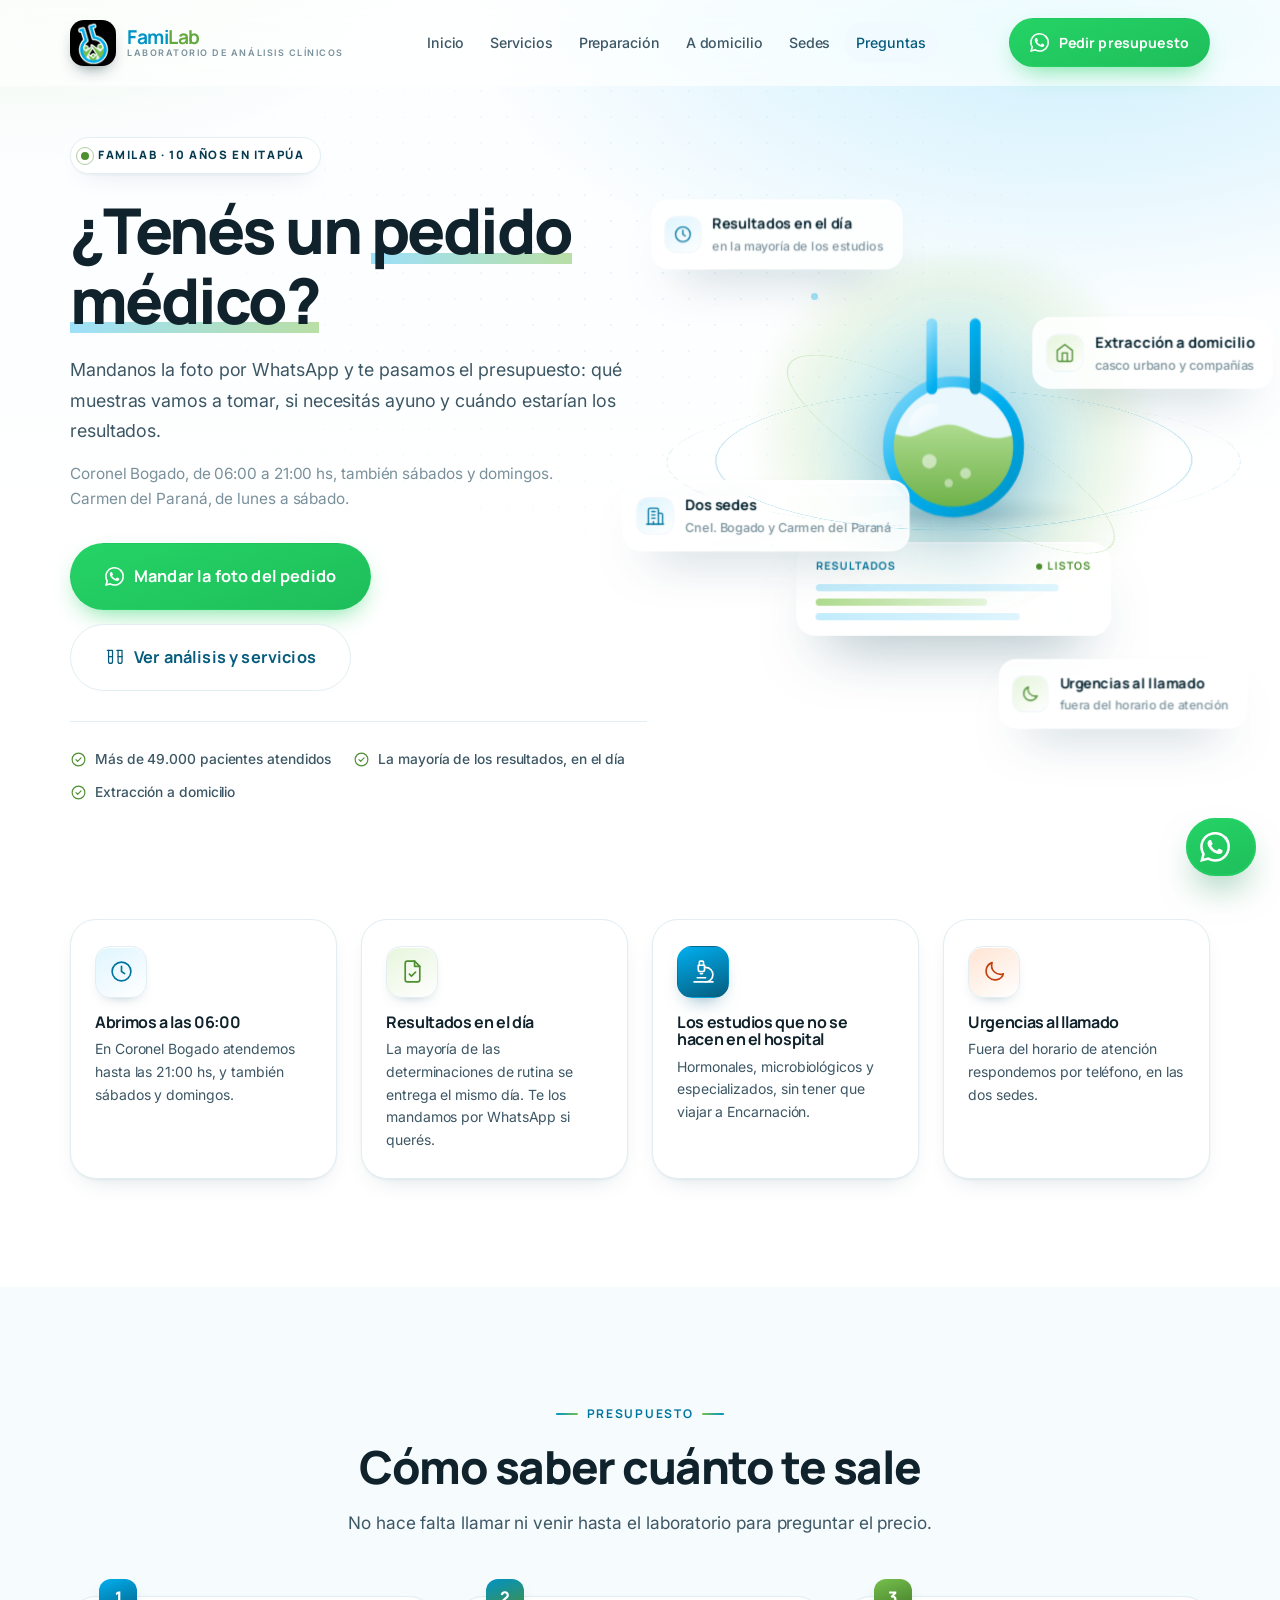
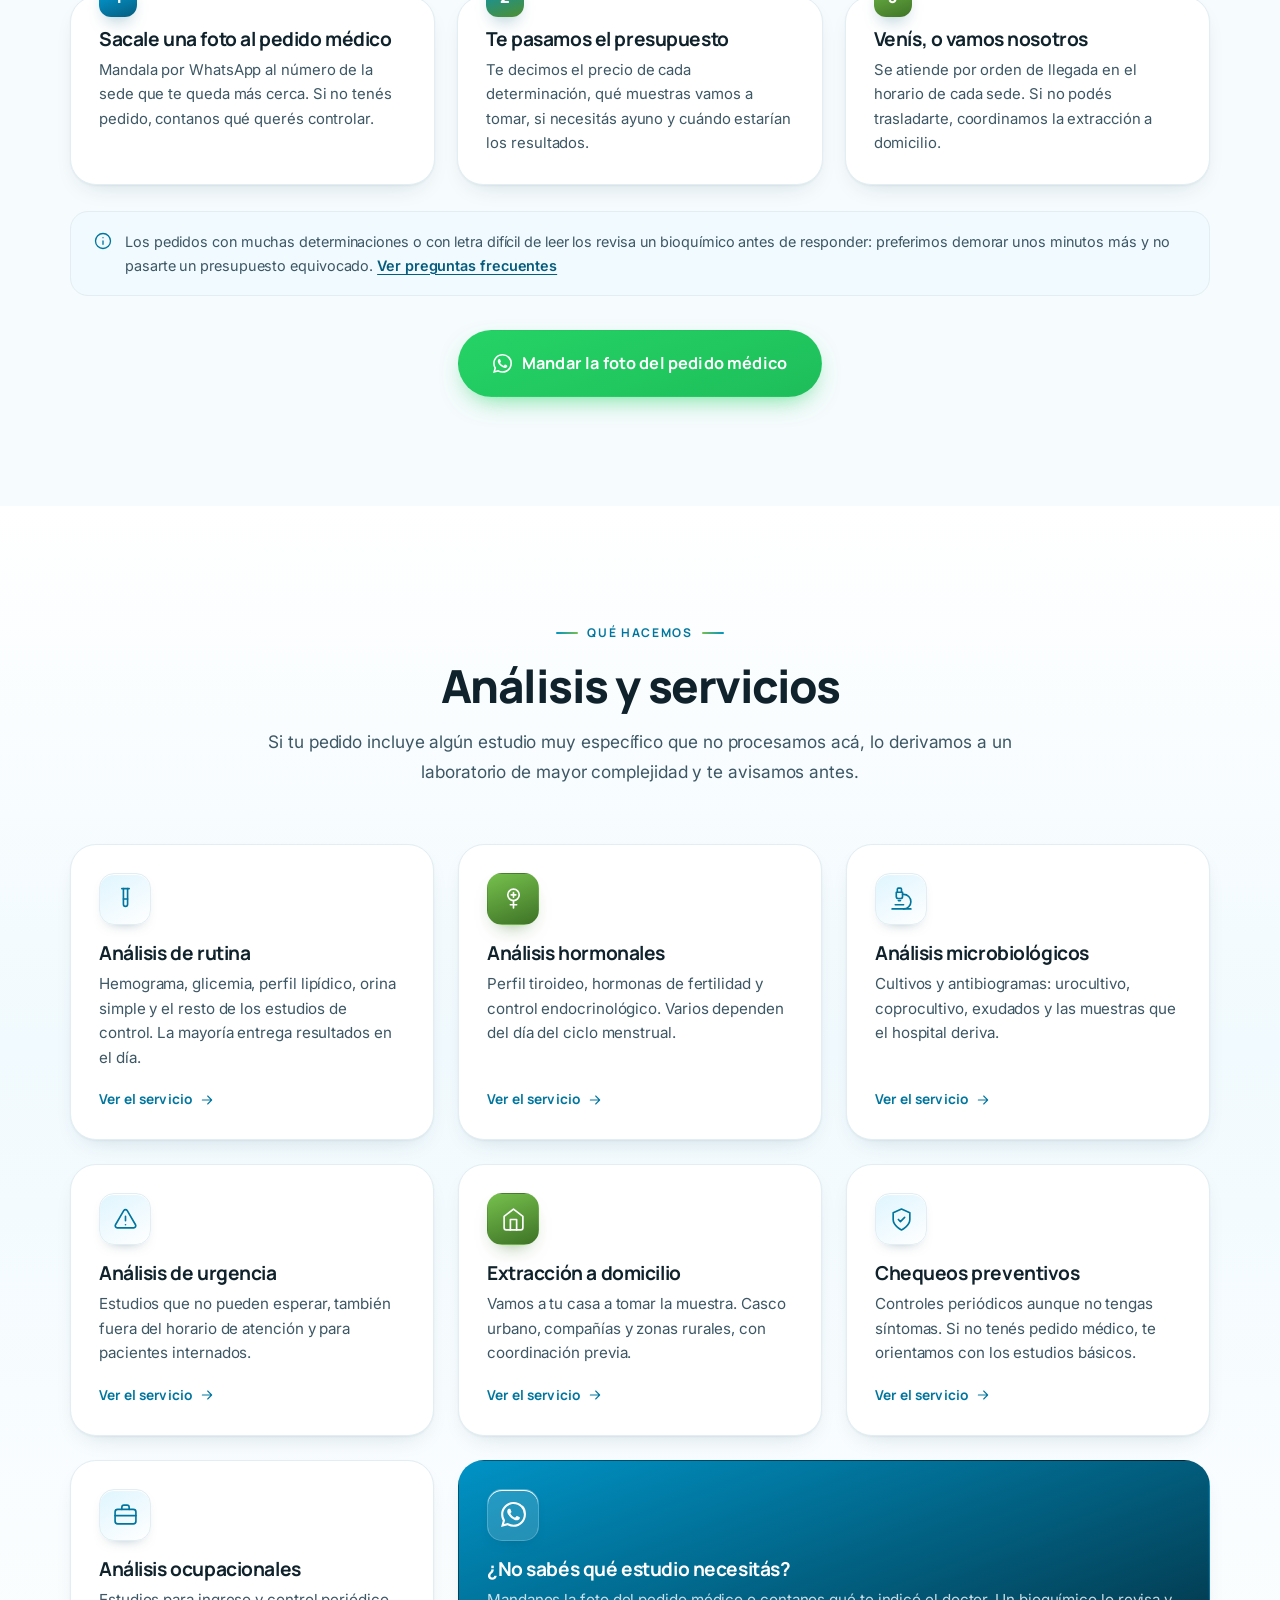
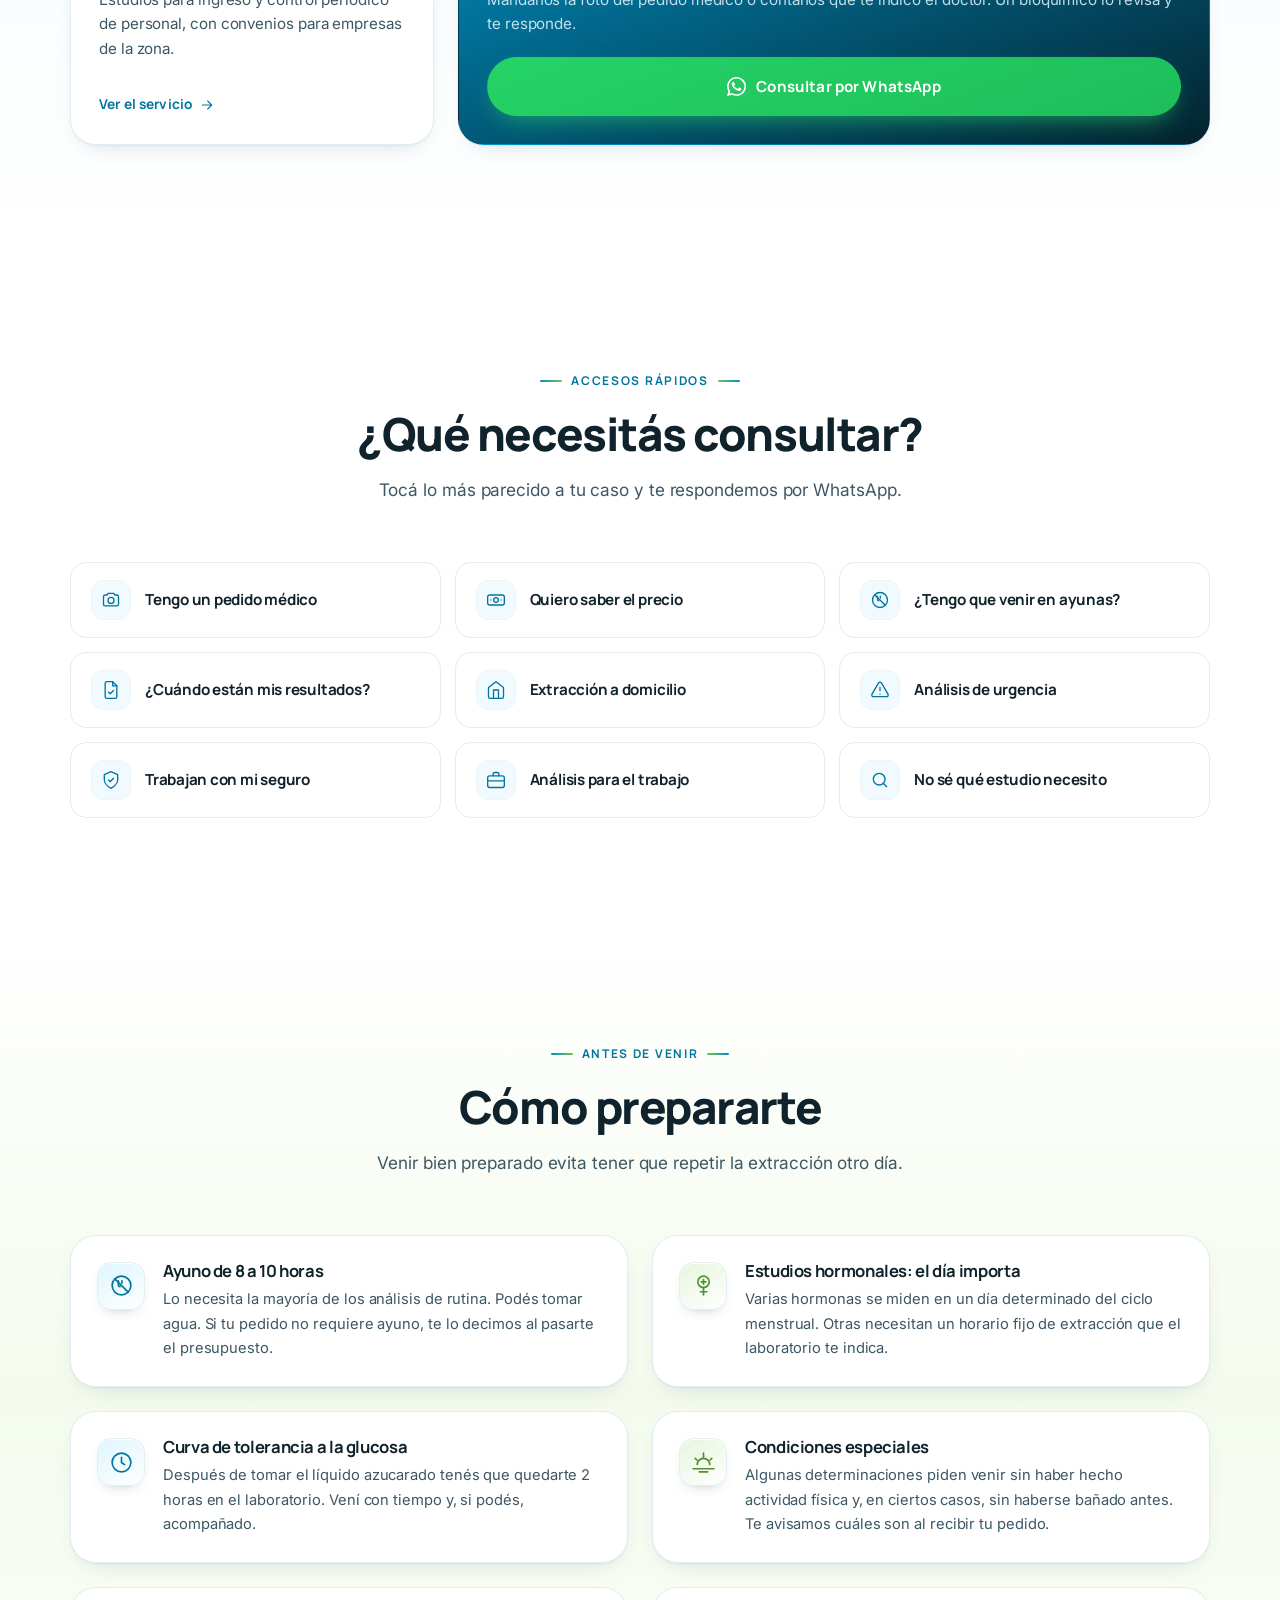
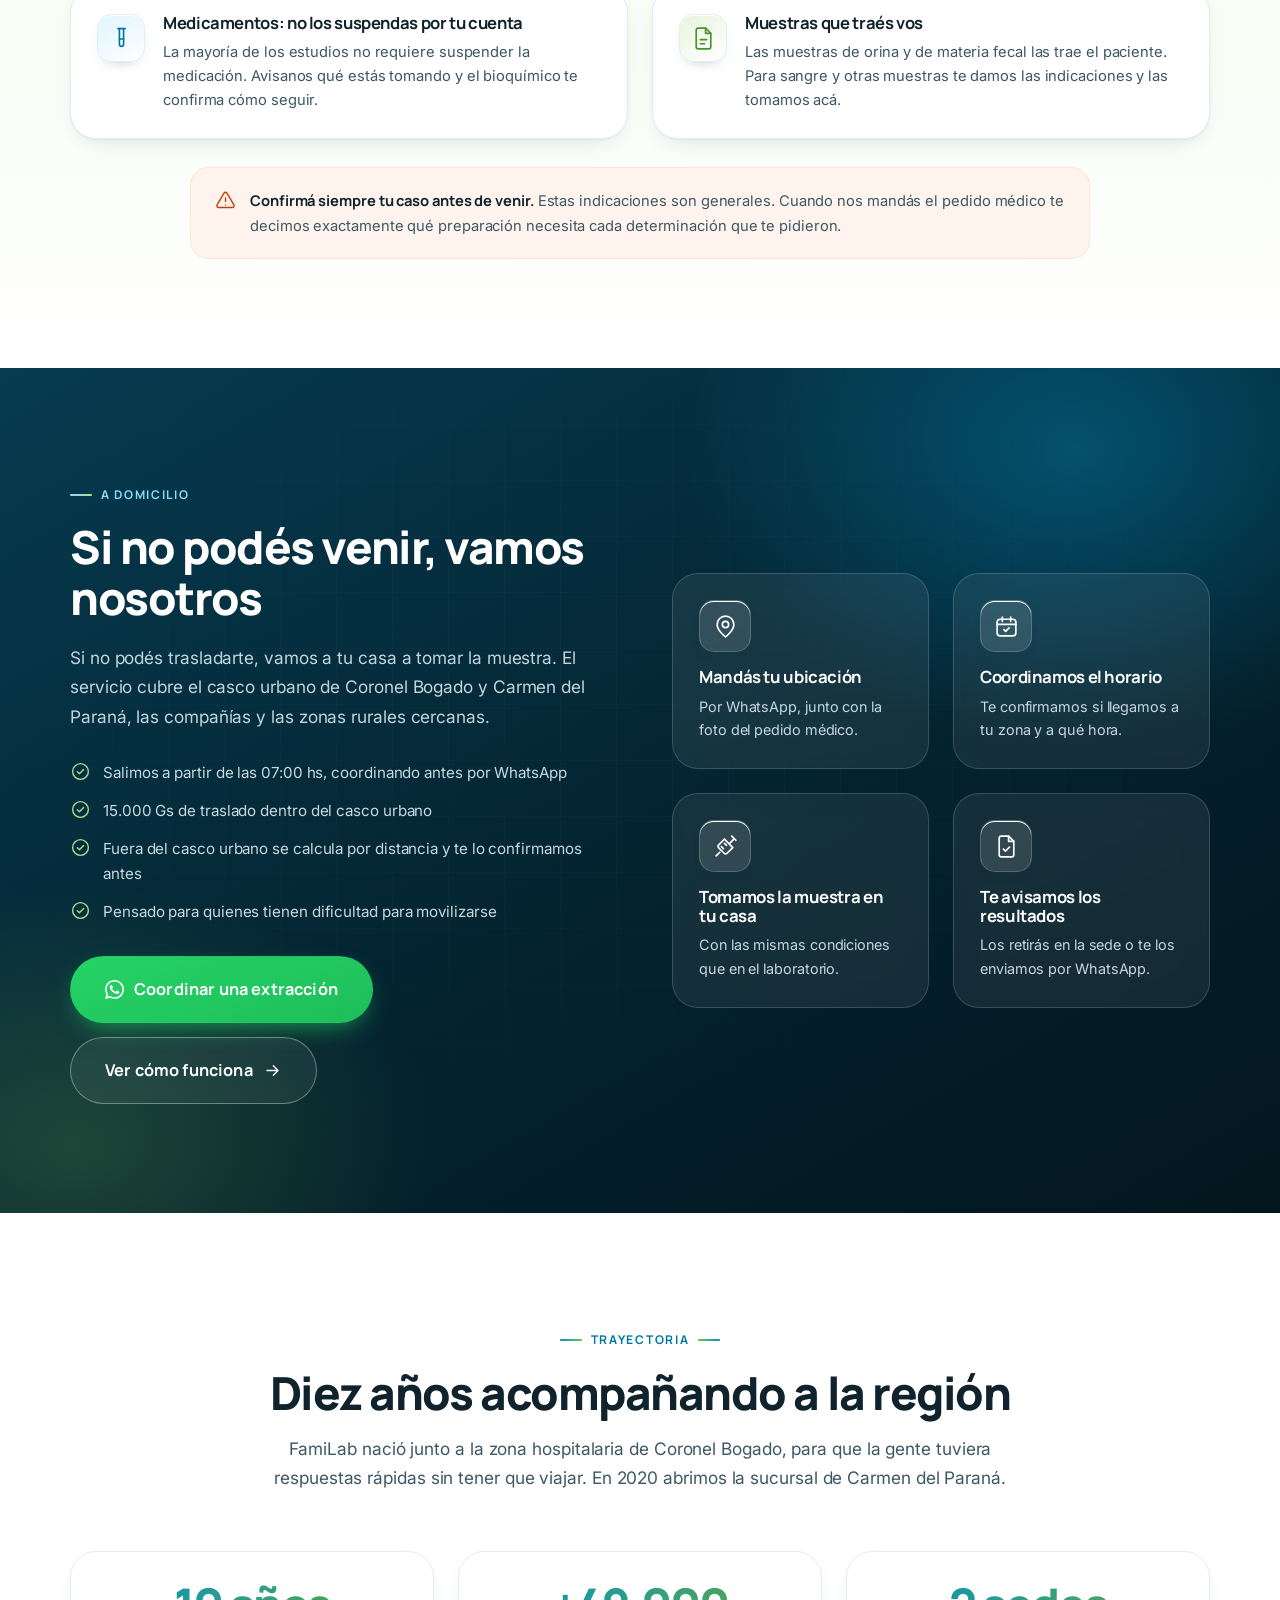
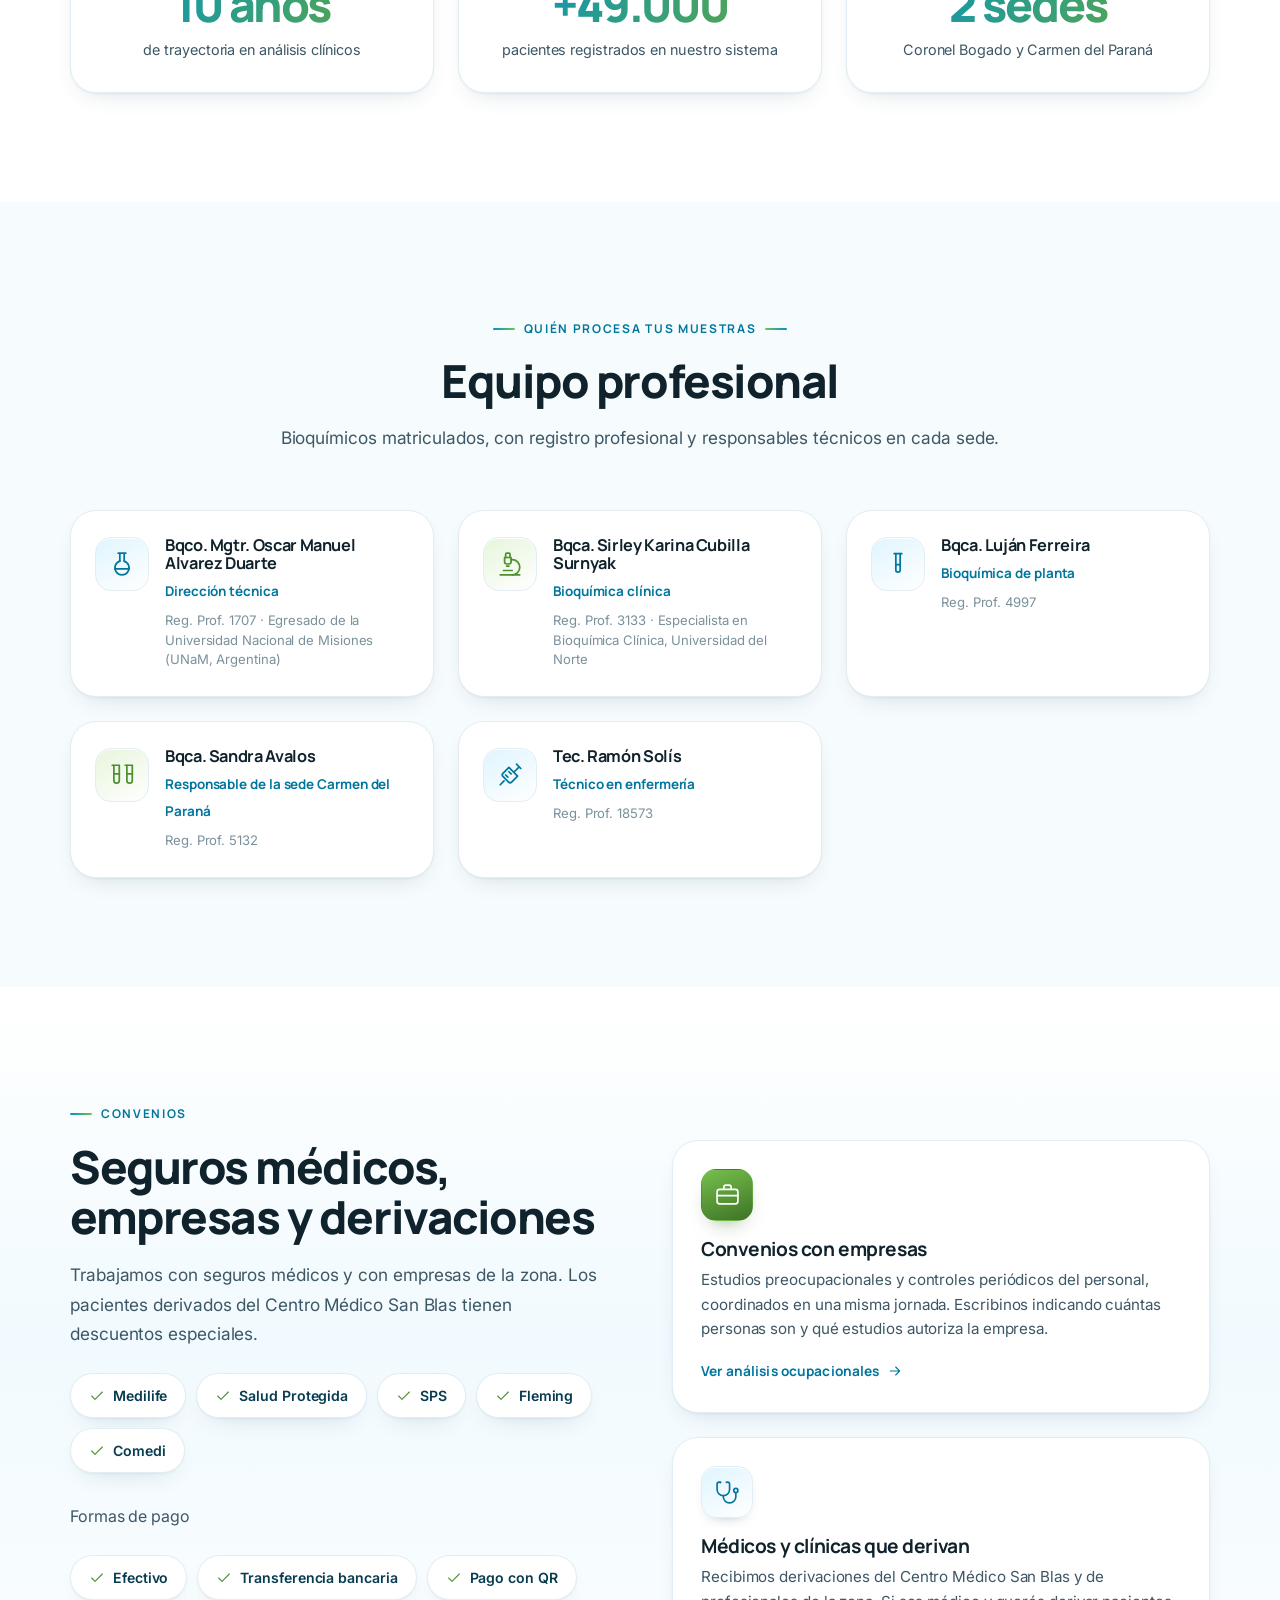
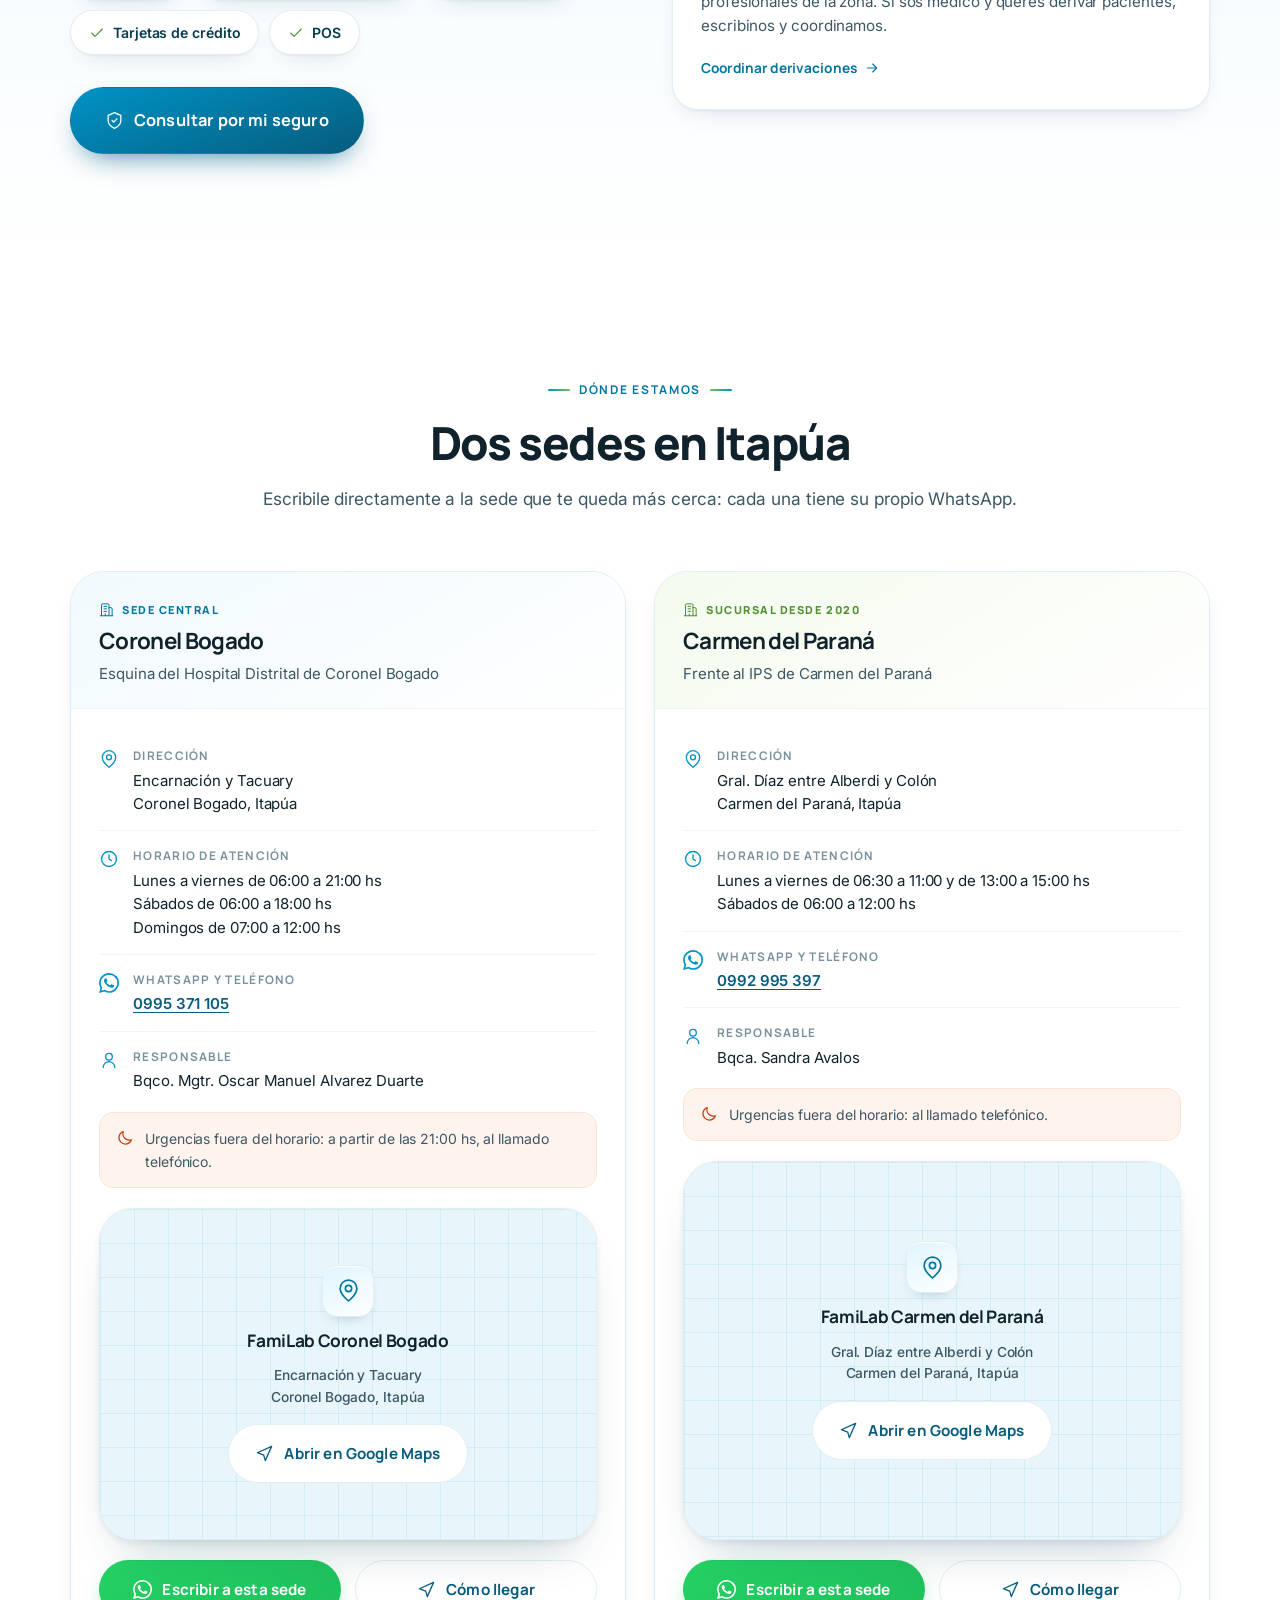
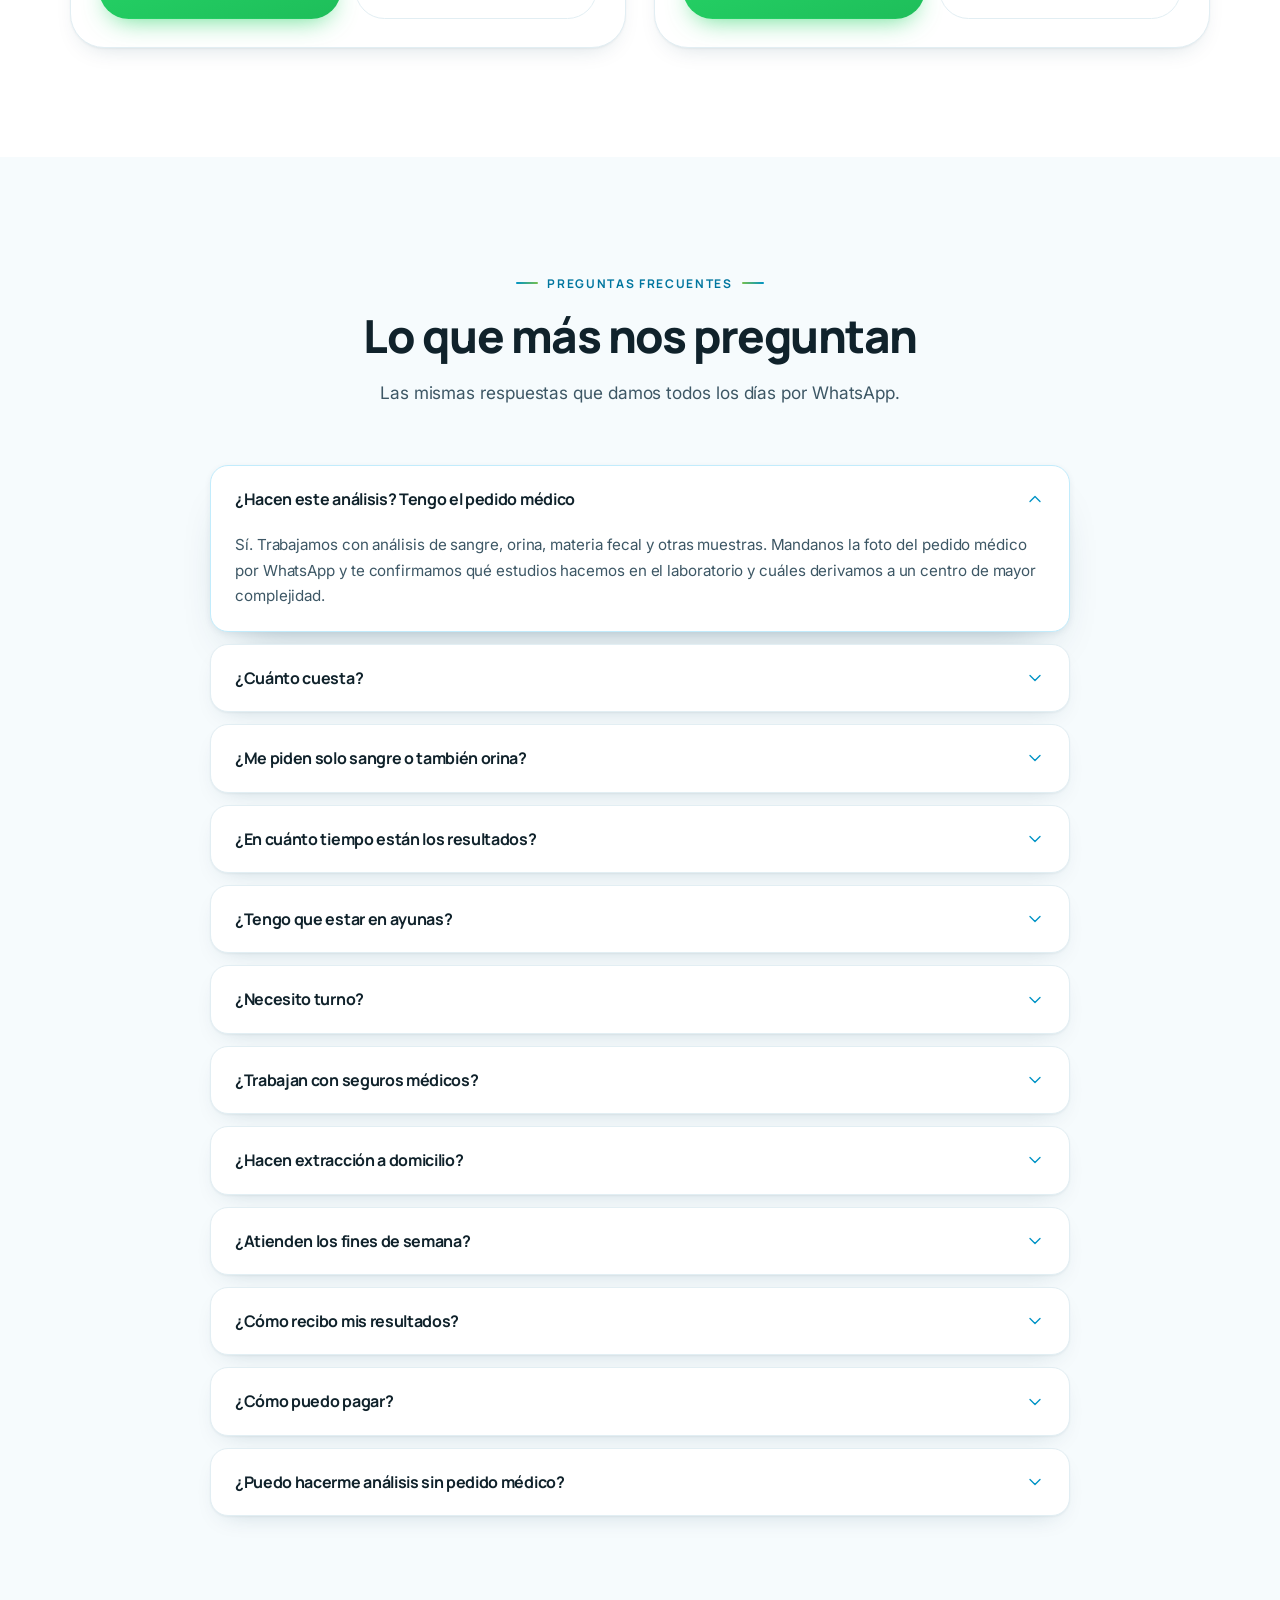
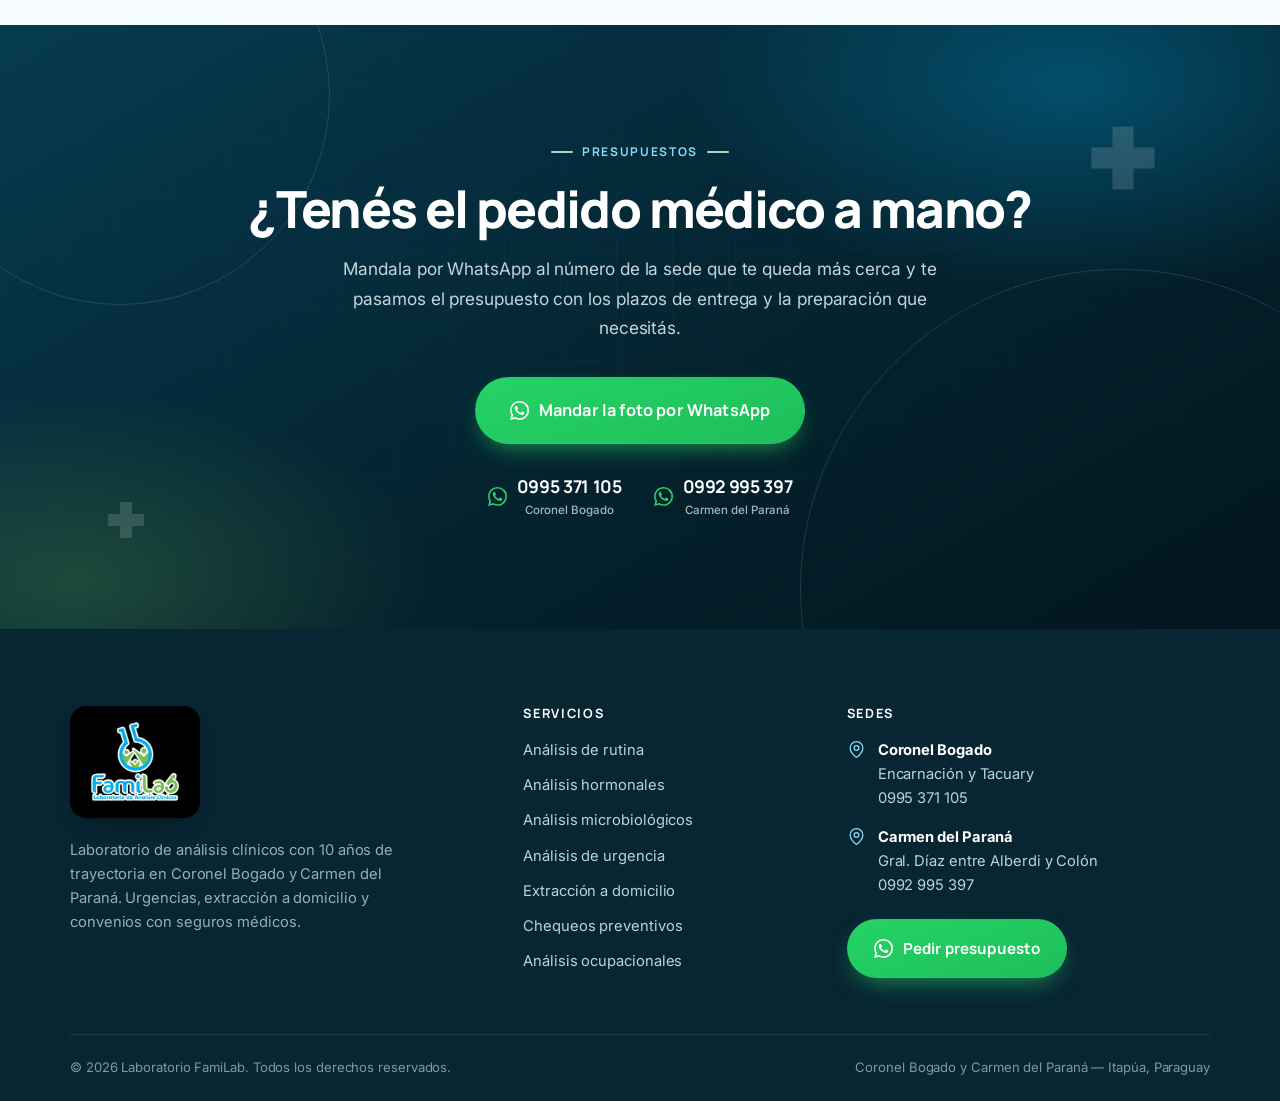
==== index.html @ 38238acc "Agrega la landing page de Laboratorio FamiLab Sitio estático generado desde tools/build.py, con la m" ====
<!DOCTYPE html>
<html lang="es-PY">
<head>
<meta charset="UTF-8">
<meta name="viewport" content="width=device-width, initial-scale=1, viewport-fit=cover">
<title>Laboratorio FamiLab | Análisis clínicos en Coronel Bogado y Carmen del Paraná</title>
<meta name="description" content="Laboratorio de análisis clínicos con 10 años en Itapúa. Mandá la foto de tu pedido médico por WhatsApp y te pasamos el presupuesto. Análisis de rutina, hormonales y microbiológicos, urgencias al llamado y extracción de muestras a domicilio.">
<meta name="theme-color" content="#00AFF0">
<meta name="robots" content="index, follow">
<link rel="canonical" href="https://familab.com.py/">
<meta property="og:type" content="website">
<meta property="og:locale" content="es_PY">
<meta property="og:site_name" content="Laboratorio FamiLab">
<meta property="og:title" content="Laboratorio FamiLab | Análisis clínicos en Coronel Bogado y Carmen del Paraná">
<meta property="og:description" content="Laboratorio de análisis clínicos con 10 años en Itapúa. Mandá la foto de tu pedido médico por WhatsApp y te pasamos el presupuesto. Análisis de rutina, hormonales y microbiológicos, urgencias al llamado y extracción de muestras a domicilio.">
<meta property="og:image" content="https://familab.com.py/fotos/logo.png">
<meta name="twitter:card" content="summary_large_image">
<link rel="icon" href="data:image/svg+xml,%3Csvg xmlns='http://www.w3.org/2000/svg' viewBox='0 0 32 32'%3E%3Crect width='32' height='32' rx='8' fill='%23000'/%3E%3Cpath d='M13 6v6.5a5.5 5.5 0 1 0 6 0V6' fill='none' stroke='%2300AFF0' stroke-width='2.6' stroke-linecap='round'/%3E%3Cpath d='M11.5 6h9' stroke='%2300AFF0' stroke-width='2.6' stroke-linecap='round'/%3E%3Ccircle cx='16' cy='19' r='4.2' fill='%2376C04D'/%3E%3C/svg%3E">
<link rel="apple-touch-icon" href="fotos/logo-marca.png">
<link rel="preconnect" href="https://fonts.googleapis.com">
<link rel="preconnect" href="https://fonts.gstatic.com" crossorigin>
<link rel="stylesheet" href="https://fonts.googleapis.com/css2?family=Inter:wght@400;500;600&family=Manrope:wght@500;600;700;800&display=swap">
<link rel="stylesheet" href="assets/estilos.css">
</head>
<body>

<noscript><style>[data-reveal]{opacity:1!important;transform:none!important}</style></noscript>

<!-- ===== Sprite de íconos (inline: cero requests externos) ===== -->
<svg width="0" height="0" aria-hidden="true" focusable="false" style="position:absolute">
<defs>
  <symbol id="i-cross" viewBox="0 0 24 24"><path d="M9 3h6v6h6v6h-6v6H9v-6H3V9h6z" fill="currentColor" stroke="none"/></symbol>
  <symbol id="i-wa" viewBox="0 0 24 24"><path fill="currentColor" stroke="none" d="M17.472 14.382c-.297-.149-1.758-.867-2.03-.967-.273-.099-.471-.148-.67.15-.197.297-.767.966-.94 1.164-.173.199-.347.223-.644.075-.297-.15-1.255-.463-2.39-1.475-.883-.788-1.48-1.761-1.653-2.059-.173-.297-.018-.458.13-.606.134-.133.297-.347.446-.52.149-.174.198-.298.297-.497.099-.198.05-.371-.025-.52-.075-.149-.669-1.612-.916-2.207-.242-.579-.487-.5-.669-.51-.173-.008-.371-.01-.57-.01-.198 0-.52.074-.792.372-.272.297-1.04 1.016-1.04 2.479 0 1.462 1.065 2.875 1.213 3.074.149.198 2.096 3.2 5.077 4.487.709.306 1.262.489 1.694.625.712.227 1.36.195 1.872.118.571-.085 1.758-.719 2.006-1.413.248-.694.248-1.289.173-1.413-.074-.124-.272-.198-.57-.347m-5.421 7.403h-.004a9.87 9.87 0 0 1-5.031-1.378l-.361-.214-3.741.982.998-3.648-.235-.374a9.86 9.86 0 0 1-1.51-5.26c.001-5.45 4.436-9.884 9.888-9.884 2.64 0 5.122 1.03 6.988 2.898a9.82 9.82 0 0 1 2.893 6.994c-.003 5.45-4.437 9.884-9.885 9.884m8.413-18.297A11.81 11.81 0 0 0 12.05 0C5.495 0 .16 5.335.157 11.892c0 2.096.547 4.142 1.588 5.945L.057 24l6.305-1.654a11.88 11.88 0 0 0 5.683 1.448h.005c6.554 0 11.89-5.335 11.893-11.893A11.82 11.82 0 0 0 20.885 3.4"/></symbol>

  <!-- laboratorio -->
  <symbol id="i-flask" viewBox="0 0 24 24"><path d="M10 2v7.3M14 9.3V2M8.5 2h7"/><path d="M14 9.3a6.5 6.5 0 1 1-4 0"/><path d="M5.6 16.5h12.8"/></symbol>
  <symbol id="i-tube" viewBox="0 0 24 24"><path d="M8.5 2.5h7"/><path d="M10 2.5v15a2 2 0 0 0 4 0v-15"/><path d="M10 12.5h4"/></symbol>
  <symbol id="i-tubes" viewBox="0 0 24 24"><path d="M3 3h6M15 3h6"/><path d="M4.5 3v14a2.5 2.5 0 0 0 5 0V3"/><path d="M16.5 3v14a2.5 2.5 0 0 0 5 0V3"/><path d="M4.5 11h5M16.5 11h5"/></symbol>
  <symbol id="i-micro" viewBox="0 0 24 24"><path d="M6 18h8M3 22h18"/><path d="M14 22a7 7 0 0 0 0-14h-1"/><path d="M9 14h2"/><path d="M9 12a2 2 0 0 1-2-2V6h6v4a2 2 0 0 1-2 2Z"/><path d="M12 6V3a1 1 0 0 0-1-1H9a1 1 0 0 0-1 1v3"/></symbol>
  <symbol id="i-drop" viewBox="0 0 24 24"><path d="M12 2.7c3.4 4 6 7 6 10.3a6 6 0 0 1-12 0c0-3.3 2.6-6.3 6-10.3Z"/></symbol>
  <symbol id="i-dna" viewBox="0 0 24 24"><path d="M6 2c0 6 12 4 12 10S6 16 6 22"/><path d="M18 2c0 6-12 4-12 10s12 4 12 10"/><path d="M8.5 6h7M7 10h10M7 14h10M8.5 18h7"/></symbol>
  <symbol id="i-syringe" viewBox="0 0 24 24"><path d="m18 2 4 4M20.5 4.5 16 9"/><path d="m11 5 8 8-5.5 5.5a2 2 0 0 1-2.8 0l-5.2-5.2a2 2 0 0 1 0-2.8Z"/><path d="m8 12 2 2M11 9l2 2M3 21l3.5-3.5"/></symbol>
  <symbol id="i-hormone" viewBox="0 0 24 24"><circle cx="12" cy="8.5" r="5.5"/><path d="M12 14v7M9 18h6"/><path d="M9.8 8.5h4.4M12 6.3v4.4"/></symbol>

  <!-- documentos y presupuesto -->
  <symbol id="i-doc" viewBox="0 0 24 24"><path d="M14 2H7a2 2 0 0 0-2 2v16a2 2 0 0 0 2 2h10a2 2 0 0 0 2-2V7z"/><path d="M14 2v5h5"/><path d="M9 13h6M9 17h4"/></symbol>
  <symbol id="i-doc-check" viewBox="0 0 24 24"><path d="M14 2H7a2 2 0 0 0-2 2v16a2 2 0 0 0 2 2h10a2 2 0 0 0 2-2V7z"/><path d="M14 2v5h5"/><path d="m9 14.5 2 2 4-4"/></symbol>
  <symbol id="i-camera" viewBox="0 0 24 24"><path d="M3 8a2 2 0 0 1 2-2h2.2l1.4-2h6.8l1.4 2H19a2 2 0 0 1 2 2v9a2 2 0 0 1-2 2H5a2 2 0 0 1-2-2Z"/><circle cx="12" cy="12.5" r="3.6"/></symbol>
  <symbol id="i-money" viewBox="0 0 24 24"><rect x="2" y="6" width="20" height="12" rx="2.5"/><circle cx="12" cy="12" r="2.8"/><path d="M6 12h.01M18 12h.01"/></symbol>
  <symbol id="i-card" viewBox="0 0 24 24"><rect x="2" y="5" width="20" height="14" rx="2.5"/><path d="M2 10h20M6 15h4"/></symbol>
  <symbol id="i-clipboard" viewBox="0 0 24 24"><path d="M9 3h6v3H9z"/><path d="M15 4.5h2.5A1.5 1.5 0 0 1 19 6v14a1.5 1.5 0 0 1-1.5 1.5h-11A1.5 1.5 0 0 1 5 20V6a1.5 1.5 0 0 1 1.5-1.5H9"/><path d="M9 11h6M9 15h4"/></symbol>

  <!-- tiempo, lugares y contacto -->
  <symbol id="i-clock" viewBox="0 0 24 24"><circle cx="12" cy="12" r="9"/><path d="M12 7v5l3 2"/></symbol>
  <symbol id="i-moon" viewBox="0 0 24 24"><path d="M20.5 14.3A8.5 8.5 0 0 1 9.7 3.5a8.5 8.5 0 1 0 10.8 10.8Z"/></symbol>
  <symbol id="i-sunrise" viewBox="0 0 24 24"><path d="M12 3v4M5.6 9.6 4 8M18.4 9.6 20 8M2 18h20M6 14a6 6 0 0 1 12 0"/><path d="M8 21h8"/></symbol>
  <symbol id="i-pin" viewBox="0 0 24 24"><path d="M20 10c0 6-8 12-8 12s-8-6-8-12a8 8 0 0 1 16 0Z"/><circle cx="12" cy="10" r="3"/></symbol>
  <symbol id="i-nav" viewBox="0 0 24 24"><path d="M3 11 21 3l-8 18-2-7z"/></symbol>
  <symbol id="i-phone" viewBox="0 0 24 24"><path d="M21 16.9v2.6a2 2 0 0 1-2.2 2 19.5 19.5 0 0 1-8.5-3 19.2 19.2 0 0 1-5.9-5.9 19.5 19.5 0 0 1-3-8.6A2 2 0 0 1 3.4 2H6a2 2 0 0 1 2 1.7c.1 1 .4 2 .7 2.9a2 2 0 0 1-.5 2.1L7.1 9.9a16 16 0 0 0 6 6l1.2-1.1a2 2 0 0 1 2.1-.5c.9.3 1.9.6 2.9.7a2 2 0 0 1 1.7 2Z"/></symbol>
  <symbol id="i-home" viewBox="0 0 24 24"><path d="m3 9 9-7 9 7v11a2 2 0 0 1-2 2H5a2 2 0 0 1-2-2z"/><path d="M9 22V12h6v10"/></symbol>
  <symbol id="i-building" viewBox="0 0 24 24"><path d="M4 22V5a2 2 0 0 1 2-2h8a2 2 0 0 1 2 2v17"/><path d="M16 9h3a2 2 0 0 1 2 2v11M2 22h20"/><path d="M8 7h4M8 11h4M8 15h4M10 22v-3"/></symbol>
  <symbol id="i-hospital" viewBox="0 0 24 24"><path d="M3 22V8a2 2 0 0 1 2-2h14a2 2 0 0 1 2 2v14M2 22h20"/><path d="M10 6V3.5A1.5 1.5 0 0 1 11.5 2h1A1.5 1.5 0 0 1 14 3.5V6"/><path d="M11 11h2M12 10v3M9 22v-4h6v4"/></symbol>
  <symbol id="i-truck" viewBox="0 0 24 24"><path d="M2 7.5A1.5 1.5 0 0 1 3.5 6H14v11H3.5A1.5 1.5 0 0 1 2 15.5Z"/><path d="M14 10h3.6a2 2 0 0 1 1.7 1l2 3.2a2 2 0 0 1 .3 1.1V17h-7.6"/><circle cx="7.5" cy="18.5" r="2"/><circle cx="17.5" cy="18.5" r="2"/></symbol>

  <!-- personas y salud -->
  <symbol id="i-users" viewBox="0 0 24 24"><path d="M16 21v-2a4 4 0 0 0-4-4H6a4 4 0 0 0-4 4v2"/><circle cx="9" cy="7" r="4"/><path d="M22 21v-2a4 4 0 0 0-3-3.87"/><path d="M16 3.13a4 4 0 0 1 0 7.75"/></symbol>
  <symbol id="i-user" viewBox="0 0 24 24"><circle cx="12" cy="8" r="4"/><path d="M5 21a7 7 0 0 1 14 0"/></symbol>
  <symbol id="i-stetho" viewBox="0 0 24 24"><path d="M4.8 2.3A.3.3 0 1 0 5 2H4a2 2 0 0 0-2 2v5a6 6 0 0 0 12 0V4a2 2 0 0 0-2-2h-1a.2.2 0 1 0 .3.3"/><path d="M8 15v1a6 6 0 0 0 12 0v-4"/><circle cx="20" cy="10" r="2"/></symbol>
  <symbol id="i-heart" viewBox="0 0 24 24"><path d="M19 14c1.49-1.46 3-3.21 3-5.5A5.5 5.5 0 0 0 16.5 3c-1.76 0-3 .5-4.5 2-1.5-1.5-2.74-2-4.5-2A5.5 5.5 0 0 0 2 8.5c0 2.3 1.5 4.05 3 5.5l7 7Z"/></symbol>
  <symbol id="i-pulse" viewBox="0 0 24 24"><path d="M22 12h-4l-3 9L9 3l-3 9H2"/></symbol>
  <symbol id="i-baby" viewBox="0 0 24 24"><circle cx="12" cy="9" r="6"/><path d="M9.5 8h.01M14.5 8h.01"/><path d="M10 11.6a3.2 3.2 0 0 0 4 0"/><path d="M7 15.5 6 22M17 15.5 18 22M12 15v7"/></symbol>
  <symbol id="i-smile" viewBox="0 0 24 24"><circle cx="12" cy="12" r="9"/><path d="M9 10h.01M15 10h.01"/><path d="M8.6 14.3a4.6 4.6 0 0 0 6.8 0"/></symbol>
  <symbol id="i-briefcase" viewBox="0 0 24 24"><rect x="2" y="7" width="20" height="14" rx="2.5"/><path d="M8.5 7V5a2 2 0 0 1 2-2h3a2 2 0 0 1 2 2v2M2 13h20"/></symbol>
  <symbol id="i-hand" viewBox="0 0 24 24"><path d="M11 13V4.5a1.5 1.5 0 0 1 3 0V12"/><path d="M14 11.5V4a1.5 1.5 0 0 1 3 0v8"/><path d="M17 11V6.5a1.5 1.5 0 0 1 3 0V15a7 7 0 0 1-7 7h-1a7 7 0 0 1-7-7v-2.5a1.5 1.5 0 0 1 3 0V15"/></symbol>

  <!-- estados -->
  <symbol id="i-check" viewBox="0 0 24 24"><path d="m20 6-11 11-5-5"/></symbol>
  <symbol id="i-check-c" viewBox="0 0 24 24"><circle cx="12" cy="12" r="9"/><path d="m8.4 12.2 2.4 2.4 4.8-5"/></symbol>
  <symbol id="i-alert" viewBox="0 0 24 24"><path d="M10.3 3.5 2.4 17a2 2 0 0 0 1.7 3h15.8a2 2 0 0 0 1.7-3L13.7 3.5a2 2 0 0 0-3.4 0Z"/><path d="M12 9v4M12 17h.01"/></symbol>
  <symbol id="i-info" viewBox="0 0 24 24"><circle cx="12" cy="12" r="9"/><path d="M12 16v-4M12 8h.01"/></symbol>
  <symbol id="i-shield" viewBox="0 0 24 24"><path d="M12 22s8-4 8-10V5.5L12 2 4 5.5V12c0 6 8 10 8 10Z"/><path d="m9 12 2 2 4-4"/></symbol>
  <symbol id="i-award" viewBox="0 0 24 24"><circle cx="12" cy="9" r="6"/><path d="m8.2 14.3-1.4 7.2 5.2-2.7 5.2 2.7-1.4-7.2"/></symbol>
  <symbol id="i-star" viewBox="0 0 24 24"><path d="m12 3 2.7 5.6 6.1.9-4.4 4.3 1 6.1-5.4-2.9-5.4 2.9 1-6.1L3.2 9.5l6.1-.9z"/></symbol>
  <symbol id="i-sparkle" viewBox="0 0 24 24"><path d="M12 3.2 13.9 9l5.8 1.9-5.8 1.9L12 18.6 10.1 12.8 4.3 10.9 10.1 9z"/><path d="M18.5 3v3M17 4.5h3"/></symbol>
  <symbol id="i-bulb" viewBox="0 0 24 24"><path d="M9.5 18.5h5M10.5 21.5h3"/><path d="M12 2.5a6.3 6.3 0 0 0-3.7 11.4c.5.4.8 1 .9 1.6h5.6c.1-.6.4-1.2.9-1.6A6.3 6.3 0 0 0 12 2.5Z"/></symbol>
  <symbol id="i-search" viewBox="0 0 24 24"><circle cx="11" cy="11" r="7"/><path d="m20 20-3.9-3.9"/></symbol>
  <symbol id="i-chat" viewBox="0 0 24 24"><path d="M21 12a8.5 8.5 0 0 1-12.2 7.6L3 21l1.4-5.8A8.5 8.5 0 1 1 21 12Z"/><path d="M8.5 11h.01M12 11h.01M15.5 11h.01"/></symbol>
  <symbol id="i-no-food" viewBox="0 0 24 24"><circle cx="12" cy="12" r="9"/><path d="M5.6 5.6 18.4 18.4"/><path d="M9 7.5v4a1.6 1.6 0 0 0 1.6 1.6M12.4 7.5v2.2"/></symbol>
  <symbol id="i-calendar" viewBox="0 0 24 24"><rect x="3" y="5" width="18" height="16" rx="3"/><path d="M8 3v4M16 3v4M3 10h18"/><path d="m9.5 15 1.7 1.7 3.3-3.4"/></symbol>
  <symbol id="i-chevron" viewBox="0 0 24 24"><path d="m6 9 6 6 6-6"/></symbol>
  <symbol id="i-arrow" viewBox="0 0 24 24"><path d="M5 12h14m-6-6 6 6-6 6"/></symbol>
  <symbol id="i-menu" viewBox="0 0 24 24"><path d="M4 7h16M4 12h16M4 17h16"/></symbol>
  <symbol id="i-close" viewBox="0 0 24 24"><path d="m6 6 12 12M18 6 6 18"/></symbol>
</defs>
</svg>

<header class="hdr" id="hdr">
  <div class="wrap">
    <a href="#inicio" class="logo" aria-label="Laboratorio FamiLab — inicio">
      <img class="logo-mark" src="fotos/logo-marca.png" alt="" width="400" height="400" decoding="async">
      <span class="logo-txt">
        <b>Fami<i>Lab</i></b>
        <span>Laboratorio de Análisis Clínicos</span>
      </span>
    </a>
    <nav class="nav" id="nav" aria-label="Navegación principal">
      <a href="#inicio">Inicio</a>
      <a href="#servicios">Servicios</a>
      <a href="#preparacion">Preparación</a>
      <a href="#domicilio">A domicilio</a>
      <a href="#sedes">Sedes</a>
      <a href="#preguntas">Preguntas</a>
    </nav>
    <div class="hdr-cta">
      <a class="btn btn--wa" href="https://wa.me/595995371105?text=Hola%2C%20quiero%20un%20presupuesto.%20Les%20mando%20la%20foto%20de%20mi%20pedido%20m%C3%A9dico." target="_blank" rel="noopener">
        <svg class="ico" aria-hidden="true"><use href="#i-wa"/></svg> Pedir presupuesto
      </a>
      <button class="burger" id="burger" aria-label="Abrir menú" aria-expanded="false" aria-controls="mnav">
        <svg class="ico" id="burger-i" aria-hidden="true"><use href="#i-menu"/></svg>
      </button>
    </div>
  </div>
</header>

<div class="mnav" id="mnav">
  <a href="#inicio">Inicio</a>
  <a href="#servicios">Servicios</a>
  <a href="#preparacion">Preparación</a>
  <a href="#domicilio">A domicilio</a>
  <a href="#sedes">Sedes</a>
  <a href="#preguntas">Preguntas</a>
  <a class="btn btn--wa btn--block" href="https://wa.me/595995371105?text=Hola%2C%20quiero%20un%20presupuesto.%20Les%20mando%20la%20foto%20de%20mi%20pedido%20m%C3%A9dico." target="_blank" rel="noopener">
    <svg class="ico" aria-hidden="true"><use href="#i-wa"/></svg> Pedir presupuesto
  </a>
</div>

<main id="inicio">

<section class="hero">
  <div class="wrap hero-grid">
    <div class="hero-copy">
      <span class="badge" data-reveal><i class="dot"></i> FamiLab · 10 años en Itapúa</span>
      <h1 data-reveal style="--d:80ms">¿Tenés un <span class="u">pedido médico?</span></h1>
      <p class="hero-sub" data-reveal style="--d:160ms">
        Mandanos la foto por WhatsApp y te pasamos el presupuesto: qué muestras vamos a tomar,
        si necesitás ayuno y cuándo estarían los resultados.
      </p>
      <p class="hero-note" data-reveal style="--d:220ms">
        Coronel Bogado, de 06:00 a 21:00 hs, también sábados y domingos.
        Carmen del Paraná, de lunes a sábado.
      </p>
      <div class="btn-row" data-reveal style="--d:280ms">
        <a class="btn btn--wa btn--lg" href="https://wa.me/595995371105?text=Hola%2C%20quiero%20un%20presupuesto.%20Les%20mando%20la%20foto%20de%20mi%20pedido%20m%C3%A9dico." target="_blank" rel="noopener">
          <svg class="ico" aria-hidden="true"><use href="#i-wa"/></svg> Mandar la foto del pedido
        </a>
        <a class="btn btn--ghost btn--lg" href="#servicios">
          <svg class="ico" aria-hidden="true"><use href="#i-tubes"/></svg> Ver análisis y servicios
        </a>
      </div>
      <div class="hero-mini" data-reveal style="--d:340ms">
        <span><svg aria-hidden="true"><use href="#i-check-c"/></svg> Más de 49.000 pacientes atendidos</span>
        <span><svg aria-hidden="true"><use href="#i-check-c"/></svg> La mayoría de los resultados, en el día</span>
        <span><svg aria-hidden="true"><use href="#i-check-c"/></svg> Extracción a domicilio</span>
      </div>
    </div>

    <div class="scene" id="scene" aria-hidden="true">
      <div class="scene-in" id="sceneIn">
        <div class="glow"></div>
        <div class="ring ring--c"></div>
        <div class="ring ring--a"><i></i></div>
        <div class="ring ring--b"><i></i></div>
        <div class="pedestal"></div>
        <div class="flask-wrap">
          <svg class="ill" viewBox="0 0 180 200">
            <defs>
              <linearGradient id="vidrio" x1="0" y1="0" x2="1" y2="1">
                <stop offset="0" stop-color="#8CDBF9"/><stop offset=".5" stop-color="#00AFF0"/><stop offset="1" stop-color="#0093C6"/>
              </linearGradient>
              <linearGradient id="liquido" x1="0" y1="0" x2="0" y2="1">
                <stop offset="0" stop-color="#AEDC8E"/><stop offset="1" stop-color="#63A93D"/>
              </linearGradient>
              <linearGradient id="brillo" x1="0" y1="0" x2="0" y2="1">
                <stop offset="0" stop-color="#fff" stop-opacity=".9"/><stop offset="1" stop-color="#fff" stop-opacity="0"/>
              </linearGradient>
              <clipPath id="bulbo"><circle cx="90" cy="128" r="54"/></clipPath>
            </defs>
            <circle cx="90" cy="128" r="54" fill="#EAF8FE"/>
            <g clip-path="url(#bulbo)">
              <path fill="url(#liquido)" d="M20 118c14-9 26 6 40 0s24-12 38-6 26 14 46 4v76H20Z"/>
              <circle class="bubble" cx="70" cy="140" r="6" fill="#fff" opacity=".55"/>
              <circle class="bubble" cx="100" cy="150" r="4.5" fill="#fff" opacity=".5"/>
              <circle class="bubble" cx="86" cy="158" r="3.5" fill="#fff" opacity=".45"/>
            </g>
            <circle cx="90" cy="128" r="54" fill="none" stroke="url(#vidrio)" stroke-width="9"/>
            <path d="M72 80V26M108 80V26" fill="none" stroke="url(#vidrio)" stroke-width="9" stroke-linecap="round"/>
            <path d="M64 24h18M98 24h18" fill="none" stroke="url(#vidrio)" stroke-width="9" stroke-linecap="round"/>
            <ellipse cx="66" cy="104" rx="15" ry="9" fill="url(#brillo)" transform="rotate(-38 66 104)" opacity=".75"/>
          </svg>
        </div>
        <div class="res-card">
          <div class="lbl"><span>Resultados</span><em>listos</em></div>
          <div class="res-rows"><i></i><i></i><i></i></div>
        </div>
        <div class="chip3d chip3d--1"><span class="b"><svg class="ico" aria-hidden="true"><use href="#i-clock"/></svg></span><span>Resultados en el día<small>en la mayoría de los estudios</small></span></div>
        <div class="chip3d chip3d--2 chip3d--leaf"><span class="b"><svg class="ico" aria-hidden="true"><use href="#i-home"/></svg></span><span>Extracción a domicilio<small>casco urbano y compañías</small></span></div>
        <div class="chip3d chip3d--3"><span class="b"><svg class="ico" aria-hidden="true"><use href="#i-building"/></svg></span><span>Dos sedes<small>Cnel. Bogado y Carmen del Paraná</small></span></div>
        <div class="chip3d chip3d--4 chip3d--leaf"><span class="b"><svg class="ico" aria-hidden="true"><use href="#i-moon"/></svg></span><span>Urgencias al llamado<small>fuera del horario de atención</small></span></div>
        <div class="particles">
          <i style="width:7px;height:7px;top:16%;left:22%"></i>
          <i style="width:5px;height:5px;top:64%;left:14%;animation-delay:1.6s"></i>
          <i style="width:8px;height:8px;top:78%;left:72%;animation-delay:3.1s"></i>
          <i style="width:5px;height:5px;top:24%;left:82%;animation-delay:2.2s"></i>
        </div>
      </div>
    </div>
  </div>
</section>

<section class="sec datos" style="padding-top:clamp(10px,2vw,26px)">
  <div class="wrap">
    <div class="grid datos-grid">
      <article class="card" data-reveal>
        <span class="itile"><svg class="ico" aria-hidden="true"><use href="#i-clock"/></svg></span>
        <h3>Abrimos a las 06:00</h3>
        <p>En Coronel Bogado atendemos hasta las 21:00 hs, y también sábados y domingos.</p>
      </article>
      <article class="card" data-reveal style="--d:90ms">
        <span class="itile itile--soft"><svg class="ico" aria-hidden="true"><use href="#i-doc-check"/></svg></span>
        <h3>Resultados en el día</h3>
        <p>La mayoría de las determinaciones de rutina se entrega el mismo día. Te los mandamos por WhatsApp si querés.</p>
      </article>
      <article class="card" data-reveal style="--d:180ms">
        <span class="itile itile--accent"><svg class="ico" aria-hidden="true"><use href="#i-micro"/></svg></span>
        <h3>Los estudios que no se hacen en el hospital</h3>
        <p>Hormonales, microbiológicos y especializados, sin tener que viajar a Encarnación.</p>
      </article>
      <article class="card" data-reveal style="--d:270ms">
        <span class="itile itile--warn"><svg class="ico" aria-hidden="true"><use href="#i-moon"/></svg></span>
        <h3>Urgencias al llamado</h3>
        <p>Fuera del horario de atención respondemos por teléfono, en las dos sedes.</p>
      </article>
    </div>
  </div>
</section>

<section class="sec sec--alt" id="presupuesto">
  <div class="wrap">
    <div class="sec-head center" data-reveal>
      <span class="eyebrow">Presupuesto</span>
      <h2>Cómo saber cuánto te sale</h2>
      <p class="lead" style="margin-top:16px">No hace falta llamar ni venir hasta el laboratorio para preguntar el precio.</p>
    </div>
    <div class="pasos">
      <article class="paso" data-reveal>
        <h3>Sacale una foto al pedido médico</h3>
        <p>Mandala por WhatsApp al número de la sede que te queda más cerca. Si no tenés pedido, contanos qué querés controlar.</p>
      </article>
      <article class="paso" data-reveal style="--d:90ms">
        <h3>Te pasamos el presupuesto</h3>
        <p>Te decimos el precio de cada determinación, qué muestras vamos a tomar, si necesitás ayuno y cuándo estarían los resultados.</p>
      </article>
      <article class="paso" data-reveal style="--d:180ms">
        <h3>Venís, o vamos nosotros</h3>
        <p>Se atiende por orden de llegada en el horario de cada sede. Si no podés trasladarte, coordinamos la extracción a domicilio.</p>
      </article>
    </div>
    <div class="paso-nota" data-reveal>
      <svg aria-hidden="true"><use href="#i-info"/></svg>
      <span>Los pedidos con muchas determinaciones o con letra difícil de leer los revisa un bioquímico antes de
      responder: preferimos demorar unos minutos más y no pasarte un presupuesto equivocado.
      <a href="#preguntas">Ver preguntas frecuentes</a></span>
    </div>
    <div class="center" style="margin-top:34px" data-reveal>
      <a class="btn btn--wa btn--lg" href="https://wa.me/595995371105?text=Hola%2C%20quiero%20un%20presupuesto.%20Les%20mando%20la%20foto%20de%20mi%20pedido%20m%C3%A9dico." target="_blank" rel="noopener">
        <svg class="ico" aria-hidden="true"><use href="#i-wa"/></svg> Mandar la foto del pedido médico
      </a>
    </div>
  </div>
</section>

<section class="sec sec--sky" id="servicios">
  <div class="wrap">
    <div class="sec-head center" data-reveal>
      <span class="eyebrow">Qué hacemos</span>
      <h2>Análisis y servicios</h2>
      <p class="lead" style="margin-top:16px">Si tu pedido incluye algún estudio muy específico que no procesamos acá,
      lo derivamos a un laboratorio de mayor complejidad y te avisamos antes.</p>
    </div>
    <div class="grid serv-grid">
      <article class="card" data-reveal style="--d:0ms">
        <span class="itile"><svg class="ico" aria-hidden="true"><use href="#i-tube"/></svg></span>
        <h3>Análisis de rutina</h3>
        <p>Hemograma, glicemia, perfil lipídico, orina simple y el resto de los estudios de control. La mayoría entrega resultados en el día.</p>
        <a class="card-link" href="servicios/analisis-de-rutina/index.html">Ver el servicio <svg aria-hidden="true"><use href="#i-arrow"/></svg></a>
      </article>
      <article class="card" data-reveal style="--d:70ms">
        <span class="itile itile--leaf"><svg class="ico" aria-hidden="true"><use href="#i-hormone"/></svg></span>
        <h3>Análisis hormonales</h3>
        <p>Perfil tiroideo, hormonas de fertilidad y control endocrinológico. Varios dependen del día del ciclo menstrual.</p>
        <a class="card-link" href="servicios/analisis-hormonales/index.html">Ver el servicio <svg aria-hidden="true"><use href="#i-arrow"/></svg></a>
      </article>
      <article class="card" data-reveal style="--d:140ms">
        <span class="itile"><svg class="ico" aria-hidden="true"><use href="#i-micro"/></svg></span>
        <h3>Análisis microbiológicos</h3>
        <p>Cultivos y antibiogramas: urocultivo, coprocultivo, exudados y las muestras que el hospital deriva.</p>
        <a class="card-link" href="servicios/analisis-microbiologicos/index.html">Ver el servicio <svg aria-hidden="true"><use href="#i-arrow"/></svg></a>
      </article>
      <article class="card" data-reveal style="--d:210ms">
        <span class="itile"><svg class="ico" aria-hidden="true"><use href="#i-alert"/></svg></span>
        <h3>Análisis de urgencia</h3>
        <p>Estudios que no pueden esperar, también fuera del horario de atención y para pacientes internados.</p>
        <a class="card-link" href="servicios/analisis-de-urgencia/index.html">Ver el servicio <svg aria-hidden="true"><use href="#i-arrow"/></svg></a>
      </article>
      <article class="card" data-reveal style="--d:280ms">
        <span class="itile itile--leaf"><svg class="ico" aria-hidden="true"><use href="#i-home"/></svg></span>
        <h3>Extracción a domicilio</h3>
        <p>Vamos a tu casa a tomar la muestra. Casco urbano, compañías y zonas rurales, con coordinación previa.</p>
        <a class="card-link" href="servicios/extraccion-a-domicilio/index.html">Ver el servicio <svg aria-hidden="true"><use href="#i-arrow"/></svg></a>
      </article>
      <article class="card" data-reveal style="--d:350ms">
        <span class="itile"><svg class="ico" aria-hidden="true"><use href="#i-shield"/></svg></span>
        <h3>Chequeos preventivos</h3>
        <p>Controles periódicos aunque no tengas síntomas. Si no tenés pedido médico, te orientamos con los estudios básicos.</p>
        <a class="card-link" href="servicios/chequeos-preventivos/index.html">Ver el servicio <svg aria-hidden="true"><use href="#i-arrow"/></svg></a>
      </article>
      <article class="card" data-reveal style="--d:420ms">
        <span class="itile"><svg class="ico" aria-hidden="true"><use href="#i-briefcase"/></svg></span>
        <h3>Análisis ocupacionales</h3>
        <p>Estudios para ingreso y control periódico de personal, con convenios para empresas de la zona.</p>
        <a class="card-link" href="servicios/analisis-ocupacionales/index.html">Ver el servicio <svg aria-hidden="true"><use href="#i-arrow"/></svg></a>
      </article>
      <article class="card serv-cta" data-reveal style="--d:490ms;background:linear-gradient(160deg,var(--cy-600),var(--cy-950));border-color:transparent;color:#fff">
        <span class="itile" style="background:rgba(255,255,255,.14);border-color:rgba(255,255,255,.2);color:#fff"><svg class="ico" aria-hidden="true"><use href="#i-wa"/></svg></span>
        <h3 style="color:#fff">¿No sabés qué estudio necesitás?</h3>
        <p style="color:rgba(232,247,253,.84)">Mandanos la foto del pedido médico o contanos qué te indicó el doctor.
        Un bioquímico lo revisa y te responde.</p>
        <a class="btn btn--wa btn--block" style="margin-top:20px" href="https://wa.me/595995371105?text=Hola%2C%20no%20s%C3%A9%20qu%C3%A9%20estudio%20necesito.%20%C2%BFMe%20orientan%3F" target="_blank" rel="noopener">
          <svg class="ico" aria-hidden="true"><use href="#i-wa"/></svg> Consultar por WhatsApp
        </a>
      </article>
    </div>
  </div>
</section>

<section class="sec">
  <div class="wrap">
    <div class="sec-head center" data-reveal>
      <span class="eyebrow">Accesos rápidos</span>
      <h2>¿Qué necesitás consultar?</h2>
      <p class="lead" style="margin-top:16px">Tocá lo más parecido a tu caso y te respondemos por WhatsApp.</p>
    </div>
    <div class="motivos">
      <a class="motivo" data-reveal style="--d:0ms" href="https://wa.me/595995371105?text=Hola%2C%20tengo%20un%20pedido%20m%C3%A9dico%20y%20quiero%20el%20presupuesto.%20Les%20mando%20la%20foto." target="_blank" rel="noopener"><span class="b"><svg class="ico" aria-hidden="true"><use href="#i-camera"/></svg></span> Tengo un pedido médico <svg class="arw" aria-hidden="true"><use href="#i-arrow"/></svg></a>
      <a class="motivo" data-reveal style="--d:50ms" href="https://wa.me/595995371105?text=Hola%2C%20quiero%20saber%20el%20precio%20de%20un%20an%C3%A1lisis." target="_blank" rel="noopener"><span class="b"><svg class="ico" aria-hidden="true"><use href="#i-money"/></svg></span> Quiero saber el precio <svg class="arw" aria-hidden="true"><use href="#i-arrow"/></svg></a>
      <a class="motivo" data-reveal style="--d:100ms" href="https://wa.me/595995371105?text=Hola%2C%20quiero%20saber%20si%20tengo%20que%20venir%20en%20ayunas." target="_blank" rel="noopener"><span class="b"><svg class="ico" aria-hidden="true"><use href="#i-no-food"/></svg></span> ¿Tengo que venir en ayunas? <svg class="arw" aria-hidden="true"><use href="#i-arrow"/></svg></a>
      <a class="motivo" data-reveal style="--d:150ms" href="https://wa.me/595995371105?text=Hola%2C%20quiero%20consultar%20por%20mis%20resultados." target="_blank" rel="noopener"><span class="b"><svg class="ico" aria-hidden="true"><use href="#i-doc-check"/></svg></span> ¿Cuándo están mis resultados? <svg class="arw" aria-hidden="true"><use href="#i-arrow"/></svg></a>
      <a class="motivo" data-reveal style="--d:200ms" href="https://wa.me/595995371105?text=Hola%2C%20quiero%20una%20extracci%C3%B3n%20a%20domicilio.%20Mi%20ubicaci%C3%B3n%20es%3A" target="_blank" rel="noopener"><span class="b"><svg class="ico" aria-hidden="true"><use href="#i-home"/></svg></span> Extracción a domicilio <svg class="arw" aria-hidden="true"><use href="#i-arrow"/></svg></a>
      <a class="motivo" data-reveal style="--d:250ms" href="https://wa.me/595995371105?text=Hola%2C%20necesito%20un%20an%C3%A1lisis%20de%20urgencia." target="_blank" rel="noopener"><span class="b"><svg class="ico" aria-hidden="true"><use href="#i-alert"/></svg></span> Análisis de urgencia <svg class="arw" aria-hidden="true"><use href="#i-arrow"/></svg></a>
      <a class="motivo" data-reveal style="--d:300ms" href="https://wa.me/595995371105?text=Hola%2C%20quiero%20saber%20si%20trabajan%20con%20mi%20seguro%20m%C3%A9dico." target="_blank" rel="noopener"><span class="b"><svg class="ico" aria-hidden="true"><use href="#i-shield"/></svg></span> Trabajan con mi seguro <svg class="arw" aria-hidden="true"><use href="#i-arrow"/></svg></a>
      <a class="motivo" data-reveal style="--d:350ms" href="https://wa.me/595995371105?text=Hola%2C%20necesito%20an%C3%A1lisis%20ocupacionales%20para%20mi%20empresa." target="_blank" rel="noopener"><span class="b"><svg class="ico" aria-hidden="true"><use href="#i-briefcase"/></svg></span> Análisis para el trabajo <svg class="arw" aria-hidden="true"><use href="#i-arrow"/></svg></a>
      <a class="motivo" data-reveal style="--d:400ms" href="https://wa.me/595995371105?text=Hola%2C%20no%20s%C3%A9%20qu%C3%A9%20estudio%20necesito.%20%C2%BFMe%20orientan%3F" target="_blank" rel="noopener"><span class="b"><svg class="ico" aria-hidden="true"><use href="#i-search"/></svg></span> No sé qué estudio necesito <svg class="arw" aria-hidden="true"><use href="#i-arrow"/></svg></a>
    </div>
  </div>
</section>

<section class="sec sec--leaf" id="preparacion">
  <div class="wrap">
    <div class="sec-head center" data-reveal>
      <span class="eyebrow">Antes de venir</span>
      <h2>Cómo prepararte</h2>
      <p class="lead" style="margin-top:16px">Venir bien preparado evita tener que repetir la extracción otro día.</p>
    </div>
    <div class="grid prep-grid">
      <article class="prep" data-reveal style="--d:0ms">
        <span class="itile"><svg class="ico" aria-hidden="true"><use href="#i-no-food"/></svg></span>
        <div><h3>Ayuno de 8 a 10 horas</h3><p>Lo necesita la mayoría de los análisis de rutina. Podés tomar agua. Si tu pedido no requiere ayuno, te lo decimos al pasarte el presupuesto.</p></div>
      </article>
      <article class="prep" data-reveal style="--d:70ms">
        <span class="itile itile--soft"><svg class="ico" aria-hidden="true"><use href="#i-hormone"/></svg></span>
        <div><h3>Estudios hormonales: el día importa</h3><p>Varias hormonas se miden en un día determinado del ciclo menstrual. Otras necesitan un horario fijo de extracción que el laboratorio te indica.</p></div>
      </article>
      <article class="prep" data-reveal style="--d:140ms">
        <span class="itile"><svg class="ico" aria-hidden="true"><use href="#i-clock"/></svg></span>
        <div><h3>Curva de tolerancia a la glucosa</h3><p>Después de tomar el líquido azucarado tenés que quedarte 2 horas en el laboratorio. Vení con tiempo y, si podés, acompañado.</p></div>
      </article>
      <article class="prep" data-reveal style="--d:210ms">
        <span class="itile itile--soft"><svg class="ico" aria-hidden="true"><use href="#i-sunrise"/></svg></span>
        <div><h3>Condiciones especiales</h3><p>Algunas determinaciones piden venir sin haber hecho actividad física y, en ciertos casos, sin haberse bañado antes. Te avisamos cuáles son al recibir tu pedido.</p></div>
      </article>
      <article class="prep" data-reveal style="--d:280ms">
        <span class="itile"><svg class="ico" aria-hidden="true"><use href="#i-tube"/></svg></span>
        <div><h3>Medicamentos: no los suspendas por tu cuenta</h3><p>La mayoría de los estudios no requiere suspender la medicación. Avisanos qué estás tomando y el bioquímico te confirma cómo seguir.</p></div>
      </article>
      <article class="prep" data-reveal style="--d:350ms">
        <span class="itile itile--soft"><svg class="ico" aria-hidden="true"><use href="#i-doc"/></svg></span>
        <div><h3>Muestras que traés vos</h3><p>Las muestras de orina y de materia fecal las trae el paciente. Para sangre y otras muestras te damos las indicaciones y las tomamos acá.</p></div>
      </article>
    </div>
    <div class="aviso" data-reveal style="max-width:900px;margin-inline:auto">
      <svg aria-hidden="true"><use href="#i-alert"/></svg>
      <span><b>Confirmá siempre tu caso antes de venir.</b> Estas indicaciones son generales. Cuando nos mandás
      el pedido médico te decimos exactamente qué preparación necesita cada determinación que te pidieron.</span>
    </div>
  </div>
</section>

<section class="sec dark" id="domicilio">
  <div class="wrap split">
    <div data-reveal>
      <span class="eyebrow">A domicilio</span>
      <h2>Si no podés venir, vamos nosotros</h2>
      <p class="lead" style="margin-top:20px;color:rgba(232,247,253,.84)">
        Si no podés trasladarte, vamos a tu casa a tomar la muestra. El servicio cubre el casco urbano de Coronel Bogado y Carmen del Paraná, las compañías y las zonas rurales cercanas.
      </p>
      <ul class="checklist">
        <li><svg aria-hidden="true"><use href="#i-check-c"/></svg> Salimos a partir de las 07:00 hs, coordinando antes por WhatsApp</li>
        <li><svg aria-hidden="true"><use href="#i-check-c"/></svg> 15.000 Gs de traslado dentro del casco urbano</li>
        <li><svg aria-hidden="true"><use href="#i-check-c"/></svg> Fuera del casco urbano se calcula por distancia y te lo confirmamos antes</li>
        <li><svg aria-hidden="true"><use href="#i-check-c"/></svg> Pensado para quienes tienen dificultad para movilizarse</li>
      </ul>
      <div class="btn-row" style="margin-top:32px">
        <a class="btn btn--wa btn--lg" href="https://wa.me/595995371105?text=Hola%2C%20quiero%20una%20extracci%C3%B3n%20a%20domicilio.%20Mi%20ubicaci%C3%B3n%20es%3A" target="_blank" rel="noopener">
          <svg class="ico" aria-hidden="true"><use href="#i-wa"/></svg> Coordinar una extracción
        </a>
        <a class="btn btn--outline-light btn--lg" href="servicios/extraccion-a-domicilio/index.html">
          Ver cómo funciona <svg class="ico" aria-hidden="true"><use href="#i-arrow"/></svg>
        </a>
      </div>
    </div>
    <div class="grid lab-grid" data-reveal style="--d:120ms">
      <div class="glass"><span class="itile"><svg class="ico" aria-hidden="true"><use href="#i-pin"/></svg></span><h3>Mandás tu ubicación</h3><p>Por WhatsApp, junto con la foto del pedido médico.</p></div>
      <div class="glass"><span class="itile"><svg class="ico" aria-hidden="true"><use href="#i-calendar"/></svg></span><h3>Coordinamos el horario</h3><p>Te confirmamos si llegamos a tu zona y a qué hora.</p></div>
      <div class="glass"><span class="itile"><svg class="ico" aria-hidden="true"><use href="#i-syringe"/></svg></span><h3>Tomamos la muestra en tu casa</h3><p>Con las mismas condiciones que en el laboratorio.</p></div>
      <div class="glass"><span class="itile"><svg class="ico" aria-hidden="true"><use href="#i-doc-check"/></svg></span><h3>Te avisamos los resultados</h3><p>Los retirás en la sede o te los enviamos por WhatsApp.</p></div>
    </div>
  </div>
</section>

<section class="sec">
  <div class="wrap">
    <div class="sec-head center" data-reveal>
      <span class="eyebrow">Trayectoria</span>
      <h2>Diez años acompañando a la región</h2>
      <p class="lead" style="margin-top:16px">FamiLab nació junto a la zona hospitalaria de Coronel Bogado, para que la gente
      tuviera respuestas rápidas sin tener que viajar. En 2020 abrimos la sucursal de Carmen del Paraná.</p>
    </div>
    <div class="nums">
      <div class="num-card" data-reveal><b>10 años</b><span>de trayectoria en análisis clínicos</span></div>
      <div class="num-card" data-reveal style="--d:90ms"><b>+49.000</b><span>pacientes registrados en nuestro sistema</span></div>
      <div class="num-card" data-reveal style="--d:180ms"><b>2 sedes</b><span>Coronel Bogado y Carmen del Paraná</span></div>
    </div>
  </div>
</section>

<section class="sec sec--alt" id="equipo">
  <div class="wrap">
    <div class="sec-head center" data-reveal>
      <span class="eyebrow">Quién procesa tus muestras</span>
      <h2>Equipo profesional</h2>
      <p class="lead" style="margin-top:16px">Bioquímicos matriculados, con registro profesional y responsables técnicos en cada sede.</p>
    </div>
    <div class="grid team-grid">
      <article class="team-card" data-reveal style="--d:0ms">
        <span class="av"><svg class="ico" aria-hidden="true"><use href="#i-flask"/></svg></span>
        <div>
          <h3>Bqco. Mgtr. Oscar Manuel Alvarez Duarte</h3>
          <span class="rol">Dirección técnica</span>
          <p class="reg">Reg. Prof. 1707 · Egresado de la Universidad Nacional de Misiones (UNaM, Argentina)</p>
        </div>
      </article>
      <article class="team-card" data-reveal style="--d:70ms">
        <span class="av"><svg class="ico" aria-hidden="true"><use href="#i-micro"/></svg></span>
        <div>
          <h3>Bqca. Sirley Karina Cubilla Surnyak</h3>
          <span class="rol">Bioquímica clínica</span>
          <p class="reg">Reg. Prof. 3133 · Especialista en Bioquímica Clínica, Universidad del Norte</p>
        </div>
      </article>
      <article class="team-card" data-reveal style="--d:140ms">
        <span class="av"><svg class="ico" aria-hidden="true"><use href="#i-tube"/></svg></span>
        <div>
          <h3>Bqca. Luján Ferreira</h3>
          <span class="rol">Bioquímica de planta</span>
          <p class="reg">Reg. Prof. 4997</p>
        </div>
      </article>
      <article class="team-card" data-reveal style="--d:210ms">
        <span class="av"><svg class="ico" aria-hidden="true"><use href="#i-tubes"/></svg></span>
        <div>
          <h3>Bqca. Sandra Avalos</h3>
          <span class="rol">Responsable de la sede Carmen del Paraná</span>
          <p class="reg">Reg. Prof. 5132</p>
        </div>
      </article>
      <article class="team-card" data-reveal style="--d:280ms">
        <span class="av"><svg class="ico" aria-hidden="true"><use href="#i-syringe"/></svg></span>
        <div>
          <h3>Tec. Ramón Solís</h3>
          <span class="rol">Técnico en enfermería</span>
          <p class="reg">Reg. Prof. 18573</p>
        </div>
      </article>
    </div>
  </div>
</section>

<section class="sec sec--sky" id="convenios">
  <div class="wrap split">
    <div data-reveal>
      <span class="eyebrow">Convenios</span>
      <h2>Seguros médicos, empresas y derivaciones</h2>
      <p class="lead" style="margin-top:18px">
        Trabajamos con seguros médicos y con empresas de la zona. Los pacientes derivados del Centro Médico
        San Blas tienen descuentos especiales.
      </p>
      <div class="pills">
        <span class="pill"><svg aria-hidden="true"><use href="#i-check"/></svg> Medilife</span>
        <span class="pill"><svg aria-hidden="true"><use href="#i-check"/></svg> Salud Protegida</span>
        <span class="pill"><svg aria-hidden="true"><use href="#i-check"/></svg> SPS</span>
        <span class="pill"><svg aria-hidden="true"><use href="#i-check"/></svg> Fleming</span>
        <span class="pill"><svg aria-hidden="true"><use href="#i-check"/></svg> Comedi</span>
      </div>
      <p class="lead" style="margin-top:30px;font-size:1rem">Formas de pago</p>
      <div class="pills">
        <span class="pill"><svg aria-hidden="true"><use href="#i-check"/></svg> Efectivo</span>
        <span class="pill"><svg aria-hidden="true"><use href="#i-check"/></svg> Transferencia bancaria</span>
        <span class="pill"><svg aria-hidden="true"><use href="#i-check"/></svg> Pago con QR</span>
        <span class="pill"><svg aria-hidden="true"><use href="#i-check"/></svg> Tarjetas de crédito</span>
        <span class="pill"><svg aria-hidden="true"><use href="#i-check"/></svg> POS</span>
      </div>
      <div class="btn-row" style="margin-top:32px">
        <a class="btn btn--brand btn--lg" href="https://wa.me/595995371105?text=Hola%2C%20quiero%20saber%20si%20trabajan%20con%20mi%20seguro%20m%C3%A9dico." target="_blank" rel="noopener">
          <svg class="ico" aria-hidden="true"><use href="#i-shield"/></svg> Consultar por mi seguro
        </a>
      </div>
    </div>
    <div class="grid" data-reveal style="--d:120ms">
      <article class="card">
        <span class="itile itile--leaf"><svg class="ico" aria-hidden="true"><use href="#i-briefcase"/></svg></span>
        <h3>Convenios con empresas</h3>
        <p>Estudios preocupacionales y controles periódicos del personal, coordinados en una misma jornada.
        Escribinos indicando cuántas personas son y qué estudios autoriza la empresa.</p>
        <a class="card-link" href="servicios/analisis-ocupacionales/index.html">Ver análisis ocupacionales <svg aria-hidden="true"><use href="#i-arrow"/></svg></a>
      </article>
      <article class="card">
        <span class="itile"><svg class="ico" aria-hidden="true"><use href="#i-stetho"/></svg></span>
        <h3>Médicos y clínicas que derivan</h3>
        <p>Recibimos derivaciones del Centro Médico San Blas y de profesionales de la zona. Si sos médico y
        querés derivar pacientes, escribinos y coordinamos.</p>
        <a class="card-link" href="https://wa.me/595995371105?text=Hola%2C%20soy%20m%C3%A9dico%20y%20quiero%20coordinar%20derivaciones%20al%20laboratorio." target="_blank" rel="noopener">Coordinar derivaciones <svg aria-hidden="true"><use href="#i-arrow"/></svg></a>
      </article>
    </div>
  </div>
</section>

<section class="sec" id="sedes">
  <div class="wrap">
    <div class="sec-head center" data-reveal>
      <span class="eyebrow">Dónde estamos</span>
      <h2>Dos sedes en Itapúa</h2>
      <p class="lead" style="margin-top:16px">Escribile directamente a la sede que te queda más cerca: cada una tiene su propio WhatsApp.</p>
    </div>
    <div class="sedes">
      <article class="sede" data-reveal style="--d:0ms">
        <div class="sede-top">
          <span class="kicker"><svg class="ico" style="width:15px;height:15px" aria-hidden="true"><use href="#i-building"/></svg> Sede central</span>
          <h3>Coronel Bogado</h3>
          <p>Esquina del Hospital Distrital de Coronel Bogado</p>
        </div>
        <div class="sede-body">
          <div class="sede-rows">
            <div class="sede-row">
              <svg aria-hidden="true"><use href="#i-pin"/></svg>
              <div><b>Dirección</b><p>Encarnación y Tacuary<br>Coronel Bogado, Itapúa</p></div>
            </div>
            <div class="sede-row">
              <svg aria-hidden="true"><use href="#i-clock"/></svg>
              <div><b>Horario de atención</b><p>Lunes a viernes de 06:00 a 21:00 hs<br>Sábados de 06:00 a 18:00 hs<br>Domingos de 07:00 a 12:00 hs</p></div>
            </div>
            <div class="sede-row">
              <svg aria-hidden="true"><use href="#i-wa"/></svg>
              <div><b>WhatsApp y teléfono</b><p><a href="https://wa.me/595995371105?text=Hola%2C%20quiero%20un%20presupuesto.%20Les%20mando%20la%20foto%20de%20mi%20pedido%20m%C3%A9dico." target="_blank" rel="noopener">0995 371 105</a></p></div>
            </div>
            <div class="sede-row">
              <svg aria-hidden="true"><use href="#i-user"/></svg>
              <div><b>Responsable</b><p>Bqco. Mgtr. Oscar Manuel Alvarez Duarte</p></div>
            </div>
          </div>
          <div class="sede-urg">
            <svg aria-hidden="true"><use href="#i-moon"/></svg>
            <span>Urgencias fuera del horario: a partir de las 21:00 hs, al llamado telefónico.</span>
          </div>
          <div class="map-card" style="margin-top:20px;min-height:250px"
               data-map="-27.169587,-56.233484 (Laboratorio FamiLab)" data-map-title="Mapa con la ubicación de FamiLab en Coronel Bogado">
            <div class="map-ph">
              <span class="itile"><svg class="ico" aria-hidden="true"><use href="#i-pin"/></svg></span>
              <b>FamiLab Coronel Bogado</b>
              <span>Encarnación y Tacuary<br>Coronel Bogado, Itapúa</span>
              <a class="btn btn--ghost" href="https://www.google.com/maps/search/?api=1&query=-27.169587%2C-56.233484" target="_blank" rel="noopener">
                <svg class="ico" aria-hidden="true"><use href="#i-nav"/></svg> Abrir en Google Maps
              </a>
            </div>
          </div>
          <div class="btn-row">
            <a class="btn btn--wa" href="https://wa.me/595995371105?text=Hola%2C%20quiero%20un%20presupuesto.%20Les%20mando%20la%20foto%20de%20mi%20pedido%20m%C3%A9dico." target="_blank" rel="noopener">
              <svg class="ico" aria-hidden="true"><use href="#i-wa"/></svg> Escribir a esta sede
            </a>
            <a class="btn btn--ghost" href="https://www.google.com/maps/dir/?api=1&destination=-27.169587%2C-56.233484" target="_blank" rel="noopener">
              <svg class="ico" aria-hidden="true"><use href="#i-nav"/></svg> Cómo llegar
            </a>
          </div>
        </div>
      </article>
      <article class="sede" data-reveal style="--d:110ms">
        <div class="sede-top">
          <span class="kicker"><svg class="ico" style="width:15px;height:15px" aria-hidden="true"><use href="#i-building"/></svg> Sucursal desde 2020</span>
          <h3>Carmen del Paraná</h3>
          <p>Frente al IPS de Carmen del Paraná</p>
        </div>
        <div class="sede-body">
          <div class="sede-rows">
            <div class="sede-row">
              <svg aria-hidden="true"><use href="#i-pin"/></svg>
              <div><b>Dirección</b><p>Gral. Díaz entre Alberdi y Colón<br>Carmen del Paraná, Itapúa</p></div>
            </div>
            <div class="sede-row">
              <svg aria-hidden="true"><use href="#i-clock"/></svg>
              <div><b>Horario de atención</b><p>Lunes a viernes de 06:30 a 11:00 y de 13:00 a 15:00 hs<br>Sábados de 06:00 a 12:00 hs</p></div>
            </div>
            <div class="sede-row">
              <svg aria-hidden="true"><use href="#i-wa"/></svg>
              <div><b>WhatsApp y teléfono</b><p><a href="https://wa.me/595992995397?text=Hola%2C%20quiero%20un%20presupuesto.%20Les%20mando%20la%20foto%20de%20mi%20pedido%20m%C3%A9dico." target="_blank" rel="noopener">0992 995 397</a></p></div>
            </div>
            <div class="sede-row">
              <svg aria-hidden="true"><use href="#i-user"/></svg>
              <div><b>Responsable</b><p>Bqca. Sandra Avalos</p></div>
            </div>
          </div>
          <div class="sede-urg">
            <svg aria-hidden="true"><use href="#i-moon"/></svg>
            <span>Urgencias fuera del horario: al llamado telefónico.</span>
          </div>
          <div class="map-card" style="margin-top:20px;min-height:250px"
               data-map="Gral. Díaz 644, Carmen del Paraná 070701, Paraguay (Laboratorio FamiLab)" data-map-title="Mapa con la ubicación de FamiLab en Carmen del Paraná">
            <div class="map-ph">
              <span class="itile"><svg class="ico" aria-hidden="true"><use href="#i-pin"/></svg></span>
              <b>FamiLab Carmen del Paraná</b>
              <span>Gral. Díaz entre Alberdi y Colón<br>Carmen del Paraná, Itapúa</span>
              <a class="btn btn--ghost" href="https://www.google.com/maps/search/?api=1&query=Gral.%20D%C3%ADaz%20644%2C%20Carmen%20del%20Paran%C3%A1%20070701%2C%20Paraguay" target="_blank" rel="noopener">
                <svg class="ico" aria-hidden="true"><use href="#i-nav"/></svg> Abrir en Google Maps
              </a>
            </div>
          </div>
          <div class="btn-row">
            <a class="btn btn--wa" href="https://wa.me/595992995397?text=Hola%2C%20quiero%20un%20presupuesto.%20Les%20mando%20la%20foto%20de%20mi%20pedido%20m%C3%A9dico." target="_blank" rel="noopener">
              <svg class="ico" aria-hidden="true"><use href="#i-wa"/></svg> Escribir a esta sede
            </a>
            <a class="btn btn--ghost" href="https://www.google.com/maps/dir/?api=1&destination=Gral.%20D%C3%ADaz%20644%2C%20Carmen%20del%20Paran%C3%A1%20070701%2C%20Paraguay" target="_blank" rel="noopener">
              <svg class="ico" aria-hidden="true"><use href="#i-nav"/></svg> Cómo llegar
            </a>
          </div>
        </div>
      </article>
    </div>
  </div>
</section>

<section class="sec sec--alt" id="preguntas">
  <div class="wrap">
    <div class="sec-head center" data-reveal>
      <span class="eyebrow">Preguntas frecuentes</span>
      <h2>Lo que más nos preguntan</h2>
      <p class="lead" style="margin-top:16px">Las mismas respuestas que damos todos los días por WhatsApp.</p>
    </div>
    <div class="faq">
      <details data-reveal style="--d:0ms" open>
        <summary>¿Hacen este análisis? Tengo el pedido médico <svg aria-hidden="true"><use href="#i-chevron"/></svg></summary>
        <div class="ans"><p>Sí. Trabajamos con análisis de sangre, orina, materia fecal y otras muestras. Mandanos la foto del pedido médico por WhatsApp y te confirmamos qué estudios hacemos en el laboratorio y cuáles derivamos a un centro de mayor complejidad.</p></div>
      </details>
      <details data-reveal style="--d:50ms">
        <summary>¿Cuánto cuesta? <svg aria-hidden="true"><use href="#i-chevron"/></svg></summary>
        <div class="ans"><p>El precio depende de las determinaciones que pide el médico. Mandanos la foto del pedido y te pasamos el presupuesto completo.</p><p>Los pedidos con muchas determinaciones o con letra difícil de leer los revisa un bioquímico antes de responder, para no pasarte un presupuesto equivocado.</p></div>
      </details>
      <details data-reveal style="--d:100ms">
        <summary>¿Me piden solo sangre o también orina? <svg aria-hidden="true"><use href="#i-chevron"/></svg></summary>
        <div class="ans"><p>Depende del pedido. Cuando lo vemos te decimos exactamente qué muestras vamos a tomar y cuáles tenés que traer vos.</p></div>
      </details>
      <details data-reveal style="--d:150ms">
        <summary>¿En cuánto tiempo están los resultados? <svg aria-hidden="true"><use href="#i-chevron"/></svg></summary>
        <div class="ans"><p>La mayoría de las determinaciones está el mismo día. Los cultivos y algunos estudios especializados necesitan más tiempo: te damos la fecha exacta cuando recibimos la muestra.</p></div>
      </details>
      <details data-reveal style="--d:200ms">
        <summary>¿Tengo que estar en ayunas? <svg aria-hidden="true"><use href="#i-chevron"/></svg></summary>
        <div class="ans"><p>Algunos estudios sí y otros no. La mayoría no lo requiere, pero venir en ayunas siempre es la opción más segura: si el médico agrega una determinación, no tenés que volver otro día.</p><p>El ayuno habitual para los estudios de rutina es de 8 a 10 horas.</p></div>
      </details>
      <details data-reveal style="--d:250ms">
        <summary>¿Necesito turno? <svg aria-hidden="true"><use href="#i-chevron"/></svg></summary>
        <div class="ans"><p>No. Se atiende por orden de llegada en el horario de cada sede.</p><p>Algunos estudios sí se coordinan antes: los que necesitan un horario específico de toma de muestra o la presencia del bioquímico para procesarla de inmediato.</p></div>
      </details>
      <details data-reveal style="--d:300ms">
        <summary>¿Trabajan con seguros médicos? <svg aria-hidden="true"><use href="#i-chevron"/></svg></summary>
        <div class="ans"><p>Sí. Tenemos convenio con Medilife, Salud Protegida, SPS, Fleming y Comedi. Consultanos por el tuyo antes de venir.</p></div>
      </details>
      <details data-reveal style="--d:300ms">
        <summary>¿Hacen extracción a domicilio? <svg aria-hidden="true"><use href="#i-chevron"/></svg></summary>
        <div class="ans"><p>Sí. Mandanos tu ubicación por WhatsApp y coordinamos el horario. Salimos a partir de las 07:00 hs.</p><p>El traslado cuesta 15.000 Gs dentro del casco urbano. Para zonas más alejadas se calcula por distancia y te lo confirmamos antes de salir.</p></div>
      </details>
      <details data-reveal style="--d:300ms">
        <summary>¿Atienden los fines de semana? <svg aria-hidden="true"><use href="#i-chevron"/></svg></summary>
        <div class="ans"><p>En Coronel Bogado atendemos sábados de 06:00 a 18:00 hs y domingos de 07:00 a 12:00 hs. En Carmen del Paraná, sábados de 06:00 a 12:00 hs.</p><p>Fuera de horario atendemos urgencias al llamado telefónico, en ambas sedes.</p></div>
      </details>
      <details data-reveal style="--d:300ms">
        <summary>¿Cómo recibo mis resultados? <svg aria-hidden="true"><use href="#i-chevron"/></svg></summary>
        <div class="ans"><p>Te decimos el horario en que van a estar listos. Podés retirarlos en el laboratorio o pedirnos que te los enviemos por WhatsApp.</p></div>
      </details>
      <details data-reveal style="--d:300ms">
        <summary>¿Cómo puedo pagar? <svg aria-hidden="true"><use href="#i-chevron"/></svg></summary>
        <div class="ans"><p>En efectivo, por transferencia bancaria, con QR, con tarjeta de crédito o por POS.</p></div>
      </details>
      <details data-reveal style="--d:300ms">
        <summary>¿Puedo hacerme análisis sin pedido médico? <svg aria-hidden="true"><use href="#i-chevron"/></svg></summary>
        <div class="ans"><p>Sí, podés pedir estudios de control por tu cuenta. Escribinos y te orientamos sobre los estudios de rutina más habituales antes de venir.</p></div>
      </details>
    </div>
  </div>
</section>

<section class="sec dark cta-final" id="contacto">
  <div class="cta-orbs" aria-hidden="true">
    <span class="o" style="width:420px;height:420px;top:-140px;left:-90px"></span>
    <span class="o" style="width:640px;height:640px;bottom:-280px;right:-160px"></span>
    <svg class="cta-cross" style="width:84px;top:15%;right:9%" viewBox="0 0 24 24" aria-hidden="true"><use href="#i-cross"/></svg>
    <svg class="cta-cross" style="width:48px;bottom:14%;left:8%;animation-delay:1.4s" viewBox="0 0 24 24" aria-hidden="true"><use href="#i-cross"/></svg>
  </div>
  <div class="wrap">
    <span class="eyebrow" data-reveal>Presupuestos</span>
    <h2 data-reveal style="--d:70ms">¿Tenés el pedido médico a mano?</h2>
    <p class="lead" data-reveal style="--d:140ms;color:rgba(232,247,253,.84);max-width:640px;margin-inline:auto">Mandala por WhatsApp al número de la sede que te queda más cerca y te pasamos el presupuesto con los plazos de entrega y la preparación que necesitás.</p>
    <div class="btn-row" data-reveal style="--d:210ms">
      <a class="btn btn--wa btn--lg" href="https://wa.me/595995371105?text=Hola%2C%20quiero%20un%20presupuesto.%20Les%20mando%20la%20foto%20de%20mi%20pedido%20m%C3%A9dico." target="_blank" rel="noopener">
        <svg class="ico" aria-hidden="true"><use href="#i-wa"/></svg> Mandar la foto por WhatsApp
      </a>
    </div>
    <div class="cta-nums" data-reveal style="--d:280ms">
      <a class="cta-num" href="https://wa.me/595995371105?text=Hola%2C%20quiero%20un%20presupuesto.%20Les%20mando%20la%20foto%20de%20mi%20pedido%20m%C3%A9dico." target="_blank" rel="noopener">
        <svg aria-hidden="true"><use href="#i-wa"/></svg>
        <span>0995 371 105<small>Coronel Bogado</small></span>
      </a>
      <a class="cta-num" href="https://wa.me/595992995397?text=Hola%2C%20quiero%20un%20presupuesto.%20Les%20mando%20la%20foto%20de%20mi%20pedido%20m%C3%A9dico." target="_blank" rel="noopener">
        <svg aria-hidden="true"><use href="#i-wa"/></svg>
        <span>0992 995 397<small>Carmen del Paraná</small></span>
      </a>
    </div>
  </div>
</section>

</main>

<footer class="ftr">
  <div class="wrap">
    <div class="ftr-grid">
      <div>
        <a href="#inicio" class="logo-plate" aria-label="Laboratorio FamiLab — inicio">
          <img src="fotos/logo.png" alt="Laboratorio FamiLab" width="560" height="503" decoding="async">
        </a>
        <p class="ftr-claim">Laboratorio de análisis clínicos con 10 años de trayectoria en Coronel Bogado
        y Carmen del Paraná. Urgencias, extracción a domicilio y convenios con seguros médicos.</p>
      </div>
      <div>
        <h4>Servicios</h4>
        <ul>
          <li><a href="servicios/analisis-de-rutina/index.html">Análisis de rutina</a></li>
          <li><a href="servicios/analisis-hormonales/index.html">Análisis hormonales</a></li>
          <li><a href="servicios/analisis-microbiologicos/index.html">Análisis microbiológicos</a></li>
          <li><a href="servicios/analisis-de-urgencia/index.html">Análisis de urgencia</a></li>
          <li><a href="servicios/extraccion-a-domicilio/index.html">Extracción a domicilio</a></li>
          <li><a href="servicios/chequeos-preventivos/index.html">Chequeos preventivos</a></li>
          <li><a href="servicios/analisis-ocupacionales/index.html">Análisis ocupacionales</a></li>
        </ul>
      </div>
      <div>
        <h4>Sedes</h4>
        <div class="ftr-contact">
          <div><svg aria-hidden="true"><use href="#i-pin"/></svg><span><b style="color:#fff">Coronel Bogado</b><br>Encarnación y Tacuary<br>
            <a href="https://wa.me/595995371105?text=Hola%2C%20quiero%20un%20presupuesto.%20Les%20mando%20la%20foto%20de%20mi%20pedido%20m%C3%A9dico." target="_blank" rel="noopener">0995 371 105</a></span></div>
          <div><svg aria-hidden="true"><use href="#i-pin"/></svg><span><b style="color:#fff">Carmen del Paraná</b><br>Gral. Díaz entre Alberdi y Colón<br>
            <a href="https://wa.me/595992995397?text=Hola%2C%20quiero%20un%20presupuesto.%20Les%20mando%20la%20foto%20de%20mi%20pedido%20m%C3%A9dico." target="_blank" rel="noopener">0992 995 397</a></span></div>
        </div>
        <a class="btn btn--wa" style="margin-top:22px" href="https://wa.me/595995371105?text=Hola%2C%20quiero%20un%20presupuesto.%20Les%20mando%20la%20foto%20de%20mi%20pedido%20m%C3%A9dico." target="_blank" rel="noopener">
          <svg class="ico" aria-hidden="true"><use href="#i-wa"/></svg> Pedir presupuesto
        </a>
      </div>
    </div>
    <div class="ftr-bottom">
      <span>© 2026 Laboratorio FamiLab. Todos los derechos reservados.</span>
      <span>Coronel Bogado y Carmen del Paraná — Itapúa, Paraguay</span>
    </div>
  </div>
</footer>

<a class="wa-float" href="https://wa.me/595995371105?text=Hola%2C%20quiero%20un%20presupuesto.%20Les%20mando%20la%20foto%20de%20mi%20pedido%20m%C3%A9dico." target="_blank" rel="noopener" aria-label="Pedir presupuesto por WhatsApp">
  <svg aria-hidden="true"><use href="#i-wa"/></svg>
  <span class="lbl">Pedí tu presupuesto</span>
</a>

<div class="wa-bar">
  <a class="btn btn--wa btn--lg btn--block" href="https://wa.me/595995371105?text=Hola%2C%20quiero%20un%20presupuesto.%20Les%20mando%20la%20foto%20de%20mi%20pedido%20m%C3%A9dico." target="_blank" rel="noopener">
    <svg class="ico" aria-hidden="true"><use href="#i-wa"/></svg> Pedir presupuesto por WhatsApp
  </a>
</div>

<script type="application/ld+json">
{
  "@context":"https://schema.org",
  "@type":"MedicalBusiness",
  "name":"Laboratorio FamiLab",
  "description":"Laboratorio de análisis clínicos en Coronel Bogado y Carmen del Paraná, Itapúa. Análisis de rutina, hormonales, microbiológicos, urgencias y extracción de muestras a domicilio.",
  "url":"https://familab.com.py/",
  "logo":"https://familab.com.py/fotos/logo.png",
  "foundingDate":"2016",
  "areaServed":["Coronel Bogado","Carmen del Paraná","Itapúa, Paraguay"],
  "telephone":"+595995371105",
  "department":[
    {
      "@type":"MedicalClinic",
      "name":"Laboratorio FamiLab — Coronel Bogado",
      "address":{"@type":"PostalAddress","streetAddress":"Encarnación y Tacuary","addressLocality":"Coronel Bogado","addressRegion":"Itapúa","postalCode":"070803","addressCountry":"PY"},
      "geo":{"@type":"GeoCoordinates","latitude":-27.169587,"longitude":-56.233484},"telephone":"+595995371105",
      "openingHoursSpecification":[
        {"@type":"OpeningHoursSpecification","dayOfWeek":["Monday","Tuesday","Wednesday","Thursday","Friday"],"opens":"06:00","closes":"21:00"},
        {"@type":"OpeningHoursSpecification","dayOfWeek":"Saturday","opens":"06:00","closes":"18:00"},
        {"@type":"OpeningHoursSpecification","dayOfWeek":"Sunday","opens":"07:00","closes":"12:00"}
      ]
    },
    {
      "@type":"MedicalClinic",
      "name":"Laboratorio FamiLab — Carmen del Paraná",
      "address":{"@type":"PostalAddress","streetAddress":"Gral. Díaz entre Alberdi y Colón","addressLocality":"Carmen del Paraná","addressRegion":"Itapúa","postalCode":"070701","addressCountry":"PY"},
      "telephone":"+595992995397",
      "openingHoursSpecification":[
        {"@type":"OpeningHoursSpecification","dayOfWeek":["Monday","Tuesday","Wednesday","Thursday","Friday"],"opens":"06:30","closes":"11:00"},
        {"@type":"OpeningHoursSpecification","dayOfWeek":["Monday","Tuesday","Wednesday","Thursday","Friday"],"opens":"13:00","closes":"15:00"},
        {"@type":"OpeningHoursSpecification","dayOfWeek":"Saturday","opens":"06:00","closes":"12:00"}
      ]
    }
  ],
  "availableService":[
      {"@type":"MedicalTest","name":"Análisis de rutina"},
      {"@type":"MedicalTest","name":"Análisis hormonales"},
      {"@type":"MedicalTest","name":"Análisis microbiológicos"},
      {"@type":"MedicalTest","name":"Análisis de urgencia"},
      {"@type":"MedicalTest","name":"Extracción a domicilio"},
      {"@type":"MedicalTest","name":"Chequeos preventivos"},
      {"@type":"MedicalTest","name":"Análisis ocupacionales"}
  ]
}
</script>

<script type="application/ld+json">
{"@context":"https://schema.org","@type":"FAQPage","mainEntity":[
    {"@type":"Question","name":"¿Hacen este análisis? Tengo el pedido médico","acceptedAnswer":{"@type":"Answer","text":"Sí. Trabajamos con análisis de sangre, orina, materia fecal y otras muestras. Mandanos la foto del pedido médico por WhatsApp y te confirmamos qué estudios hacemos en el laboratorio y cuáles derivamos a un centro de mayor complejidad."}},
    {"@type":"Question","name":"¿Cuánto cuesta?","acceptedAnswer":{"@type":"Answer","text":"El precio depende de las determinaciones que pide el médico. Mandanos la foto del pedido y te pasamos el presupuesto completo. Los pedidos con muchas determinaciones o con letra difícil de leer los revisa un bioquímico antes de responder, para no pasarte un presupuesto equivocado."}},
    {"@type":"Question","name":"¿Me piden solo sangre o también orina?","acceptedAnswer":{"@type":"Answer","text":"Depende del pedido. Cuando lo vemos te decimos exactamente qué muestras vamos a tomar y cuáles tenés que traer vos."}},
    {"@type":"Question","name":"¿En cuánto tiempo están los resultados?","acceptedAnswer":{"@type":"Answer","text":"La mayoría de las determinaciones está el mismo día. Los cultivos y algunos estudios especializados necesitan más tiempo: te damos la fecha exacta cuando recibimos la muestra."}},
    {"@type":"Question","name":"¿Tengo que estar en ayunas?","acceptedAnswer":{"@type":"Answer","text":"Algunos estudios sí y otros no. La mayoría no lo requiere, pero venir en ayunas siempre es la opción más segura: si el médico agrega una determinación, no tenés que volver otro día. El ayuno habitual para los estudios de rutina es de 8 a 10 horas."}},
    {"@type":"Question","name":"¿Necesito turno?","acceptedAnswer":{"@type":"Answer","text":"No. Se atiende por orden de llegada en el horario de cada sede. Algunos estudios sí se coordinan antes: los que necesitan un horario específico de toma de muestra o la presencia del bioquímico para procesarla de inmediato."}},
    {"@type":"Question","name":"¿Trabajan con seguros médicos?","acceptedAnswer":{"@type":"Answer","text":"Sí. Tenemos convenio con Medilife, Salud Protegida, SPS, Fleming y Comedi. Consultanos por el tuyo antes de venir."}},
    {"@type":"Question","name":"¿Hacen extracción a domicilio?","acceptedAnswer":{"@type":"Answer","text":"Sí. Mandanos tu ubicación por WhatsApp y coordinamos el horario. Salimos a partir de las 07:00 hs. El traslado cuesta 15.000 Gs dentro del casco urbano. Para zonas más alejadas se calcula por distancia y te lo confirmamos antes de salir."}},
    {"@type":"Question","name":"¿Atienden los fines de semana?","acceptedAnswer":{"@type":"Answer","text":"En Coronel Bogado atendemos sábados de 06:00 a 18:00 hs y domingos de 07:00 a 12:00 hs. En Carmen del Paraná, sábados de 06:00 a 12:00 hs. Fuera de horario atendemos urgencias al llamado telefónico, en ambas sedes."}},
    {"@type":"Question","name":"¿Cómo recibo mis resultados?","acceptedAnswer":{"@type":"Answer","text":"Te decimos el horario en que van a estar listos. Podés retirarlos en el laboratorio o pedirnos que te los enviemos por WhatsApp."}},
    {"@type":"Question","name":"¿Cómo puedo pagar?","acceptedAnswer":{"@type":"Answer","text":"En efectivo, por transferencia bancaria, con QR, con tarjeta de crédito o por POS."}},
    {"@type":"Question","name":"¿Puedo hacerme análisis sin pedido médico?","acceptedAnswer":{"@type":"Answer","text":"Sí, podés pedir estudios de control por tu cuenta. Escribinos y te orientamos sobre los estudios de rutina más habituales antes de venir."}}
]}
</script>

<script src="assets/app.js" defer></script>
</body>
</html>
---- assets/estilos.css ----
/* ============================================================
   FAMILAB — design tokens
   Cian #00AFF0 y verde #76C04D tomados del logo.
   ============================================================ */
*,*::before,*::after{box-sizing:border-box}
:root{
  /* neutros fríos, sesgados hacia el cian de marca */
  --ink:#10222B; --ink-soft:#3D5765; --muted:#7A919C;
  /* cian FamiLab */
  --cy-950:#04222E; --cy-900:#063B50; --cy-800:#065C7D;
  --cy-700:#00769F; --cy-600:#0093C6; --cy-500:#00AFF0;
  --cy-400:#3FC3F4; --cy-300:#8CDBF9; --cy-200:#C2ECFC;
  --cy-100:#DFF5FE; --cy-50:#F1FAFE;
  /* verde FamiLab */
  --gr-800:#3E7326; --gr-700:#4E8F2F; --gr-600:#63A93D;
  --gr-500:#76C04D; --gr-300:#AEDC8E; --gr-100:#E7F5DC; --gr-50:#F4FBEE;
  --accent:#00769F;
  /* confirmaciones: el verde de marca */
  --ok:#4E8F2F; --ok-50:#F4FBEE;
  /* alerta: urgencias */
  --warn:#C2410C; --warn-50:#FFF4ED; --warn-100:#FFE4D3;
  --line:#E2EEF3; --line-soft:#EFF6F9;
  --white:#fff; --alt:#F6FBFD;
  --wa:#25D366; --wa-700:#1EBE5A;
  --r-sm:12px; --r:18px; --r-lg:26px; --r-xl:34px;
  --sh-1:0 1px 2px rgba(6,59,80,.05), 0 10px 26px -14px rgba(6,59,80,.22);
  --sh-2:0 2px 6px rgba(6,59,80,.07), 0 26px 50px -26px rgba(6,59,80,.32);
  --sh-3:0 46px 90px -36px rgba(6,59,80,.45);
  --maxw:1180px; --nav-h:86px;
  --ease:cubic-bezier(.22,1,.36,1);
}
html{-webkit-text-size-adjust:100%; scroll-behavior:smooth; scroll-padding-top:98px; overflow-x:clip}
body{
  margin:0; background:var(--white); color:var(--ink);
  font-family:Inter,system-ui,-apple-system,"Segoe UI",Roboto,Helvetica,Arial,sans-serif;
  font-size:16.5px; line-height:1.65; letter-spacing:-.005em;
  -webkit-font-smoothing:antialiased; overflow-x:hidden; overflow-x:clip;
}
img,svg{max-width:100%}
img{height:auto; display:block}
a{color:inherit; text-decoration:none}
button{font:inherit; color:inherit}
h1,h2,h3,h4{font-family:Manrope,Inter,system-ui,sans-serif; margin:0; line-height:1.1; letter-spacing:-.032em; font-weight:800; color:var(--ink)}
p{margin:0}
::selection{background:var(--cy-200); color:var(--cy-950)}
:focus-visible{outline:3px solid var(--cy-600); outline-offset:3px; border-radius:6px}

/* ---------- layout ---------- */
.wrap{width:100%; max-width:var(--maxw); margin-inline:auto; padding-inline:20px}
.sec{padding-block:clamp(68px,8.5vw,124px); position:relative}
.sec--alt{background:var(--alt)}
.sec--sky{background:linear-gradient(180deg,#fff 0%,var(--cy-50) 40%,#fff 100%)}
.sec--leaf{background:linear-gradient(180deg,#fff 0%,var(--gr-50) 45%,#fff 100%)}
.grid{display:grid; gap:clamp(16px,2vw,24px)}
.center{text-align:center}
.sec-head{max-width:780px; margin-inline:auto; text-align:center; margin-bottom:clamp(36px,4.5vw,60px)}
.sec-head.left{margin-inline:0; text-align:left}

/* ---------- tipografía ---------- */
.eyebrow{
  display:inline-flex; align-items:center; gap:9px; font-family:Manrope,sans-serif;
  font-size:12px; font-weight:700; letter-spacing:.14em; text-transform:uppercase;
  color:var(--cy-700); margin-bottom:18px;
}
.eyebrow::before{content:""; width:22px; height:2px; border-radius:2px; background:linear-gradient(90deg,var(--cy-600),var(--gr-500))}
.cta-final .eyebrow::after,
.sec-head.center .eyebrow::after{content:""; width:22px; height:2px; border-radius:2px; background:linear-gradient(90deg,var(--gr-500),var(--cy-600))}
h1{font-size:clamp(2.3rem,5.4vw,3.95rem); letter-spacing:-.04em}
h2{font-size:clamp(1.85rem,3.7vw,2.85rem)}
h3{font-size:clamp(1.08rem,1.5vw,1.24rem); letter-spacing:-.022em; font-weight:700}
.lead{font-size:clamp(1.02rem,1.35vw,1.16rem); color:var(--ink-soft); line-height:1.72}
.muted{color:var(--muted)}
.small{font-size:.895rem; line-height:1.6}

/* ---------- botones ---------- */
.btn{
  display:inline-flex; align-items:center; justify-content:center; gap:10px;
  font-family:Manrope,sans-serif; font-weight:700; font-size:.95rem; letter-spacing:.01em;
  padding:16px 26px; border-radius:999px; border:1px solid transparent; cursor:pointer;
  transition:transform .25s var(--ease), box-shadow .25s var(--ease), background .25s, color .25s, border-color .25s;
  white-space:nowrap; min-height:54px;
}
.btn svg{width:19px; height:19px; flex:none}
.btn:hover{transform:translateY(-2px)}
.btn:active{transform:translateY(0)}
.btn--wa{background:linear-gradient(160deg,var(--wa) 0%,var(--wa-700) 100%); color:#fff; box-shadow:0 10px 26px -10px rgba(37,211,102,.75)}
.btn--wa:hover{box-shadow:0 16px 34px -12px rgba(37,211,102,.85)}
.btn--brand{background:linear-gradient(160deg,var(--cy-600),var(--cy-800)); color:#fff; box-shadow:0 12px 30px -14px rgba(6,92,125,.9)}
.btn--brand:hover{box-shadow:0 18px 38px -16px rgba(6,92,125,1)}
.btn--leaf{background:linear-gradient(160deg,var(--gr-600),var(--gr-800)); color:#fff; box-shadow:0 12px 30px -14px rgba(62,115,38,.9)}
.btn--ghost{background:#fff; color:var(--cy-800); border-color:var(--line)}
.btn--ghost:hover{border-color:var(--cy-300); background:var(--cy-50)}
.btn--light{background:#fff; color:var(--cy-800); box-shadow:0 14px 34px -14px rgba(4,34,46,.6)}
.btn--outline-light{background:rgba(255,255,255,.06); color:#fff; border-color:rgba(255,255,255,.35)}
.btn--outline-light:hover{background:rgba(255,255,255,.14)}
.btn--lg{padding:19px 34px; font-size:1.02rem; min-height:62px}
.btn--block{width:100%}
.btn-row{display:flex; flex-wrap:wrap; gap:14px}

/* ---------- íconos ---------- */
svg{fill:none; stroke:currentColor; stroke-width:1.6; stroke-linecap:round; stroke-linejoin:round}
.ill{stroke:none}
.ico{width:24px; height:24px}
.itile{
  width:52px; height:52px; border-radius:15px; display:grid; place-items:center; flex:none;
  background:linear-gradient(150deg,var(--cy-100),#fff); color:var(--cy-700);
  border:1px solid var(--line); box-shadow:inset 0 1px 0 #fff, 0 6px 14px -10px rgba(6,59,80,.5);
  transition:transform .35s var(--ease), color .3s, background .3s, border-color .3s;
}
.itile .ico{width:25px; height:25px}
.itile--soft{background:linear-gradient(150deg,var(--gr-100),#fff); color:var(--gr-700)}
.itile--accent{background:linear-gradient(160deg,var(--cy-500),var(--cy-800)); color:#fff; border-color:transparent; box-shadow:0 10px 22px -14px rgba(6,92,125,.95)}
.itile--leaf{background:linear-gradient(160deg,var(--gr-500),var(--gr-800)); color:#fff; border-color:transparent; box-shadow:0 10px 22px -14px rgba(62,115,38,.95)}
.itile--warn{background:linear-gradient(150deg,var(--warn-100),#fff); color:var(--warn)}
.itile--dark{background:linear-gradient(150deg,var(--cy-800),var(--cy-950)); color:#fff; border-color:transparent}

/* ---------- tarjetas ---------- */
.card{
  background:#fff; border:1px solid var(--line); border-radius:var(--r-lg); padding:28px;
  box-shadow:var(--sh-1); position:relative; overflow:hidden;
  transition:transform .4s var(--ease), box-shadow .4s var(--ease), border-color .3s;
}
.card::after{
  content:""; position:absolute; inset:0; border-radius:inherit; pointer-events:none; opacity:0;
  background:radial-gradient(420px 180px at 12% -10%, rgba(0,175,240,.12), transparent 70%);
  transition:opacity .4s;
}
.card:hover{transform:translateY(-6px); box-shadow:var(--sh-2); border-color:var(--cy-200)}
.card:hover::after{opacity:1}
.card:hover .itile{transform:translateY(-2px) scale(1.05)}
.card h3{margin:18px 0 8px}
.card p{color:var(--ink-soft); font-size:.95rem; line-height:1.62}
.card-link{
  display:inline-flex; align-items:center; gap:7px; margin-top:18px; font-family:Manrope,sans-serif;
  font-weight:700; font-size:.855rem; color:var(--cy-700); letter-spacing:.01em;
}
.card-link svg{width:16px; height:16px; transition:transform .3s var(--ease)}
.card:hover .card-link svg{transform:translateX(4px)}

/* ---------- header ---------- */
.hdr{
  position:fixed; inset:0 0 auto 0; z-index:90; height:var(--nav-h);
  display:flex; align-items:center; border-bottom:1px solid transparent;
  background:rgba(255,255,255,.72); backdrop-filter:blur(16px) saturate(1.5); -webkit-backdrop-filter:blur(16px) saturate(1.5);
  transition:height .35s var(--ease), background .35s, border-color .35s, box-shadow .35s;
}
.hdr.stuck{height:68px; background:rgba(255,255,255,.9); border-color:var(--line-soft); box-shadow:0 10px 34px -26px rgba(6,59,80,.8)}
.hdr .wrap{display:flex; align-items:center; justify-content:space-between; gap:18px}
.logo{display:flex; align-items:center; gap:11px; font-family:Manrope,sans-serif; font-weight:800; letter-spacing:-.03em}
.logo-mark{
  width:46px; height:46px; border-radius:14px; flex:none; object-fit:cover; display:block; background:#000;
  box-shadow:0 8px 18px -10px rgba(4,34,46,.9); transition:transform .35s var(--ease), width .35s var(--ease), height .35s var(--ease);
}
.logo:hover .logo-mark{transform:rotate(-6deg) scale(1.05)}
.hdr.stuck .logo-mark{width:40px; height:40px}
.logo-txt{line-height:1.05}
.logo-txt b{display:block; font-size:1.2rem; color:var(--cy-600)}
.logo-txt b i{font-style:normal; color:var(--gr-600)}
.logo-txt span{display:block; font-family:Inter,sans-serif; font-size:9px; font-weight:600; letter-spacing:.17em; text-transform:uppercase; color:var(--muted); margin-top:1px}
.nav{display:flex; align-items:center; gap:2px}
.nav a{
  font-size:.885rem; font-weight:500; color:var(--ink-soft); padding:9px 12px; border-radius:999px;
  transition:color .25s, background .25s;
}
.nav a:hover{color:var(--cy-900); background:var(--cy-50)}
.hdr-cta{display:flex; align-items:center; gap:10px}
.hdr .btn{padding:12px 20px; min-height:46px; font-size:.88rem}
.burger{
  display:none; width:46px; height:46px; border-radius:13px; border:1px solid var(--line);
  background:#fff; align-items:center; justify-content:center; cursor:pointer;
}
.burger .ico{width:22px; height:22px}
.mnav{
  position:fixed; inset:var(--nav-h) 0 auto 0; z-index:85; background:rgba(255,255,255,.97);
  backdrop-filter:blur(18px); border-bottom:1px solid var(--line); padding:14px 20px 24px;
  transform:translateY(-14px); opacity:0; pointer-events:none; transition:opacity .3s, transform .3s var(--ease);
  box-shadow:0 30px 60px -34px rgba(6,59,80,.6); max-height:calc(100dvh - var(--nav-h)); overflow:auto;
}
.mnav.open{opacity:1; transform:none; pointer-events:auto}
.mnav a{display:block; padding:14px 6px; font-family:Manrope,sans-serif; font-weight:600; border-bottom:1px solid var(--line-soft)}
.mnav .btn{margin-top:18px}

/* ============================================================
   HERO + composición 3D
   ============================================================ */
.hero{position:relative; padding-top:calc(var(--nav-h) + clamp(28px,4vw,58px)); padding-bottom:clamp(56px,7vw,96px); overflow:hidden}
.hero::before{
  content:""; position:absolute; inset:-20% -10% auto -10%; height:120%; z-index:-2;
  background:
    radial-gradient(58% 46% at 78% 16%, rgba(0,175,240,.20), transparent 68%),
    radial-gradient(42% 40% at 10% 4%, rgba(118,192,77,.16), transparent 70%),
    linear-gradient(180deg,#FAFDFF 0%,#fff 72%);
}
.hero::after{
  content:""; position:absolute; inset:0; z-index:-1; pointer-events:none; opacity:.55;
  background-image:radial-gradient(rgba(0,147,198,.16) 1px, transparent 1px);
  background-size:26px 26px;
  -webkit-mask-image:radial-gradient(60% 55% at 50% 30%, #000, transparent 72%);
  mask-image:radial-gradient(60% 55% at 50% 30%, #000, transparent 72%);
}
.hero-grid{display:grid; grid-template-columns:1.06fr .94fr; gap:clamp(24px,4vw,56px); align-items:center}
.badge{
  display:inline-flex; align-items:center; gap:9px; padding:8px 16px 8px 10px; border-radius:999px;
  background:rgba(255,255,255,.82); border:1px solid var(--line); box-shadow:var(--sh-1);
  font-family:Manrope,sans-serif; font-size:11.5px; font-weight:800; letter-spacing:.14em; text-transform:uppercase; color:var(--cy-900);
  backdrop-filter:blur(8px);
}
.badge .dot{width:8px; height:8px; border-radius:50%; background:var(--ok); position:relative; flex:none}
.badge .dot::after{content:""; position:absolute; inset:-5px; border-radius:50%; border:1.5px solid rgba(78,143,47,.45); animation:ping 2.6s var(--ease) infinite}
@keyframes ping{0%{transform:scale(.6); opacity:1}80%,100%{transform:scale(1.5); opacity:0}}
.hero h1{margin:22px 0 20px}
.hero h1 .u{
  -webkit-box-decoration-break:clone; box-decoration-break:clone;
  background-image:linear-gradient(90deg,rgba(0,175,240,.38),rgba(118,192,77,.5));
  background-repeat:no-repeat; background-position:0 88%; background-size:0 .18em;
  animation:swipe .9s .5s var(--ease) forwards;
}
@keyframes swipe{to{background-size:100% .18em}}
.hero-sub{font-size:clamp(1.04rem,1.4vw,1.2rem); color:var(--ink-soft); max-width:52ch; line-height:1.7}
.hero-note{margin-top:14px; color:var(--muted); font-size:.96rem; max-width:52ch}
.hero .btn-row{margin-top:32px}
.hero-mini{display:flex; flex-wrap:wrap; gap:10px 22px; margin-top:30px; padding-top:26px; border-top:1px solid var(--line)}
.hero-mini span{display:inline-flex; align-items:center; gap:8px; font-size:.86rem; color:var(--ink-soft); font-weight:500}
.hero-mini svg{width:17px; height:17px; color:var(--ok); flex:none}

/* --- escena 3D: matraz de laboratorio --- */
.scene{position:relative; width:100%; aspect-ratio:1/1.02; perspective:1400px; perspective-origin:52% 42%}
.scene-in{position:absolute; inset:0; transform-style:preserve-3d; transition:transform .9s var(--ease); will-change:transform}
.glow{
  position:absolute; left:50%; top:47%; width:78%; aspect-ratio:1; transform:translate(-50%,-50%);
  background:radial-gradient(circle at 50% 45%, rgba(0,175,240,.30), rgba(118,192,77,.12) 52%, transparent 70%);
  filter:blur(8px);
}
.ring{position:absolute; left:50%; top:46%; border-radius:50%; border:1.5px solid rgba(0,147,198,.32); transform-style:preserve-3d}
.ring i{
  position:absolute; width:10px; height:10px; border-radius:50%; top:-5px; left:calc(50% - 5px);
  background:radial-gradient(circle at 35% 30%, #fff, var(--cy-500));
  box-shadow:0 0 14px rgba(0,175,240,.9);
}
.ring--b i{background:radial-gradient(circle at 35% 30%, #fff, var(--gr-500)); box-shadow:0 0 14px rgba(118,192,77,.9)}
.ring--a{width:92%; aspect-ratio:1; transform:translate(-50%,-50%) rotateX(74deg); animation:spinZ 28s linear infinite}
.ring--b{width:72%; aspect-ratio:1; border-color:rgba(118,192,77,.34); transform:translate(-50%,-50%) rotateX(74deg) rotateY(28deg); animation:spinZb 20s linear infinite}
.ring--c{width:110%; aspect-ratio:1; border-style:dashed; border-color:rgba(0,147,198,.16); transform:translate(-50%,-50%) rotateX(78deg); animation:spinZc 46s linear infinite}
@keyframes spinZ{from{transform:translate(-50%,-50%) rotateX(74deg) rotateZ(0)}to{transform:translate(-50%,-50%) rotateX(74deg) rotateZ(360deg)}}
@keyframes spinZb{from{transform:translate(-50%,-50%) rotateX(74deg) rotateY(28deg) rotateZ(0)}to{transform:translate(-50%,-50%) rotateX(74deg) rotateY(28deg) rotateZ(360deg)}}
@keyframes spinZc{from{transform:translate(-50%,-50%) rotateX(78deg) rotateZ(0)}to{transform:translate(-50%,-50%) rotateX(78deg) rotateZ(360deg)}}
.pedestal{
  position:absolute; left:50%; top:58%; width:56%; aspect-ratio:2.6/1; transform:translate(-50%,-50%) rotateX(74deg);
  border-radius:50%; background:radial-gradient(ellipse at 50% 50%, rgba(6,59,80,.20), transparent 66%); filter:blur(10px);
}
.flask-wrap{
  position:absolute; left:50%; top:40%; width:40%; transform:translate(-50%,-50%) translateZ(80px);
  animation:bob 7s ease-in-out infinite; transform-style:preserve-3d;
}
@keyframes bob{0%,100%{transform:translate(-50%,-50%) translateZ(80px) translateY(0)}50%{transform:translate(-50%,-50%) translateZ(80px) translateY(-14px)}}
.flask-wrap svg{filter:drop-shadow(0 26px 34px rgba(6,92,125,.35))}
.bubble{transform-origin:center; animation:rise 4.4s ease-in-out infinite}
.bubble:nth-of-type(2){animation-delay:1.1s}
.bubble:nth-of-type(3){animation-delay:2.3s}
@keyframes rise{0%{opacity:0; transform:translateY(0) scale(.6)}25%{opacity:.85}100%{opacity:0; transform:translateY(-34px) scale(1.15)}}

.res-card{
  position:absolute; left:50%; top:72%; width:60%; transform:translate(-50%,-50%) translateZ(34px) rotateX(6deg);
  background:rgba(255,255,255,.82); border:1px solid rgba(255,255,255,.9); border-radius:20px;
  box-shadow:0 30px 60px -30px rgba(6,59,80,.55), inset 0 1px 0 #fff;
  backdrop-filter:blur(14px) saturate(1.3); -webkit-backdrop-filter:blur(14px) saturate(1.3);
  padding:14px 18px; animation:bob2 9s ease-in-out infinite;
}
@keyframes bob2{0%,100%{transform:translate(-50%,-50%) translateZ(34px) rotateX(6deg) translateY(0)}50%{transform:translate(-50%,-50%) translateZ(34px) rotateX(6deg) translateY(9px)}}
.res-card .lbl{display:flex; justify-content:space-between; align-items:center; font-size:10.5px; font-weight:700; letter-spacing:.1em; text-transform:uppercase; color:var(--cy-700); margin-bottom:9px; font-family:Manrope,sans-serif}
.res-card .lbl em{font-style:normal; color:var(--ok); display:inline-flex; align-items:center; gap:5px}
.res-card .lbl em::before{content:""; width:6px; height:6px; border-radius:50%; background:var(--ok); animation:blink 1.6s ease-in-out infinite}
@keyframes blink{50%{opacity:.25}}
.res-rows{display:grid; gap:7px}
.res-rows i{display:block; height:7px; border-radius:4px; background:linear-gradient(90deg,var(--cy-200),var(--cy-100)); transform-origin:left; animation:fill 2.8s var(--ease) infinite alternate}
.res-rows i:nth-child(1){width:88%}
.res-rows i:nth-child(2){width:62%; animation-delay:.3s; background:linear-gradient(90deg,var(--gr-300),var(--gr-100))}
.res-rows i:nth-child(3){width:74%; animation-delay:.6s}
@keyframes fill{from{transform:scaleX(.55)}to{transform:scaleX(1)}}

.chip3d{
  position:absolute; display:flex; align-items:center; gap:10px; padding:11px 16px 11px 11px; border-radius:16px;
  background:rgba(255,255,255,.86); border:1px solid rgba(255,255,255,.95);
  box-shadow:0 24px 46px -26px rgba(6,59,80,.55), 0 1px 0 rgba(255,255,255,.9) inset;
  backdrop-filter:blur(14px) saturate(1.4); -webkit-backdrop-filter:blur(14px) saturate(1.4);
  font-family:Manrope,sans-serif; font-weight:700; font-size:.815rem; color:var(--cy-950); white-space:nowrap;
}
.chip3d small{display:block; font-family:Inter,sans-serif; font-weight:500; font-size:.7rem; color:var(--muted); letter-spacing:0}
.chip3d .b{width:34px; height:34px; border-radius:11px; display:grid; place-items:center; flex:none; background:linear-gradient(150deg,var(--cy-100),#fff); color:var(--cy-700); border:1px solid var(--line-soft)}
.chip3d .b .ico{width:18px; height:18px}
.chip3d--leaf .b{background:linear-gradient(150deg,var(--gr-100),#fff); color:var(--gr-700)}
.chip3d--1{top:2%; left:-4%; transform:translateZ(120px); animation:float1 8s ease-in-out infinite}
.chip3d--2{top:23%; right:-6%; transform:translateZ(150px); animation:float2 10s ease-in-out infinite}
.chip3d--3{top:51%; left:-8%; transform:translateZ(140px); animation:float2 9s ease-in-out infinite .6s}
.chip3d--4{bottom:5%; right:-3%; transform:translateZ(110px); animation:float1 11s ease-in-out infinite .4s}
@keyframes float1{0%,100%{translate:0 0}50%{translate:0 -13px}}
@keyframes float2{0%,100%{translate:0 0}50%{translate:0 12px}}
.particles i{position:absolute; border-radius:50%; background:var(--cy-500); opacity:.35; animation:drift 12s ease-in-out infinite}
.particles i:nth-child(even){background:var(--gr-500)}
@keyframes drift{0%,100%{transform:translate3d(0,0,0)}50%{transform:translate3d(6px,-22px,40px)}}

/* ============================================================
   COMPONENTES
   ============================================================ */
.split{display:grid; grid-template-columns:1fr 1fr; gap:clamp(28px,5vw,70px); align-items:center}
.media{position:relative}
.photo-img{position:absolute; inset:0; width:100%; height:100%; object-fit:cover}
.checklist{display:grid; gap:13px; margin-top:28px; padding:0}
.checklist li{display:flex; gap:12px; align-items:flex-start; list-style:none; color:var(--ink-soft); font-size:.95rem}
.checklist svg{width:21px; height:21px; flex:none; color:var(--ok); margin-top:1px}
.dark .checklist li{color:rgba(232,247,253,.86)}
.dark .checklist svg{color:var(--gr-300)}

/* datos concretos */
.datos-grid{grid-template-columns:repeat(4,1fr)}
.datos .card{padding:26px 24px}
.datos .card h3{font-size:1rem; margin:16px 0 7px}
.datos .card p{font-size:.875rem}

/* estudios / listas */
.proc-list{display:grid; gap:12px}
.proc{
  display:flex; align-items:center; gap:16px; padding:18px 22px; border-radius:var(--r);
  background:#fff; border:1px solid var(--line); box-shadow:var(--sh-1);
  transition:transform .35s var(--ease), border-color .3s, box-shadow .35s;
}
.proc:hover{transform:translateX(6px); border-color:var(--cy-200); box-shadow:var(--sh-2)}
.proc .itile{width:44px; height:44px; border-radius:13px}
.proc .itile .ico{width:21px; height:21px}
.proc b{font-family:Manrope,sans-serif; font-weight:700; font-size:1rem; letter-spacing:-.02em; display:block}
.proc span{display:block; font-size:.84rem; color:var(--muted)}

/* motivos / accesos rápidos */
.motivos{display:grid; grid-template-columns:repeat(3,1fr); gap:14px}
.motivo{
  display:flex; align-items:center; gap:14px; padding:17px 20px; border-radius:16px; background:#fff;
  border:1px solid var(--line); font-family:Manrope,sans-serif; font-weight:700; font-size:.95rem;
  letter-spacing:-.015em; transition:transform .35s var(--ease), border-color .3s, box-shadow .35s, background .3s;
  position:relative; overflow:hidden;
}
.motivo .b{width:40px; height:40px; border-radius:12px; display:grid; place-items:center; flex:none;
  background:var(--cy-50); color:var(--cy-700); border:1px solid var(--line-soft); transition:transform .4s var(--ease), background .3s, color .3s}
.motivo .b .ico{width:20px; height:20px}
.motivo .arw{margin-left:auto; width:17px; height:17px; color:var(--cy-300); opacity:0; transform:translateX(-6px); transition:.35s var(--ease)}
.motivo:hover{transform:translateY(-4px); border-color:var(--cy-200); box-shadow:var(--sh-2)}
.motivo:hover .b{background:linear-gradient(150deg,var(--cy-500),var(--cy-800)); color:#fff; transform:rotate(-6deg) scale(1.06)}
.motivo:hover .arw{opacity:1; transform:none}

/* pasos */
.pasos{display:grid; grid-template-columns:repeat(3,1fr); gap:clamp(14px,2vw,22px); counter-reset:paso}
.paso{
  position:relative; background:#fff; border:1px solid var(--line); border-radius:var(--r-lg);
  padding:32px 28px 28px; box-shadow:var(--sh-1);
  transition:transform .4s var(--ease), box-shadow .4s, border-color .3s;
}
.paso:hover{transform:translateY(-5px); box-shadow:var(--sh-2); border-color:var(--cy-200)}
.paso::before{
  counter-increment:paso; content:counter(paso);
  position:absolute; top:-18px; left:28px; width:38px; height:38px; border-radius:12px;
  display:grid; place-items:center; font-family:Manrope,sans-serif; font-weight:800; font-size:1rem; color:#fff;
  background:linear-gradient(160deg,var(--cy-500),var(--cy-800));
  box-shadow:0 10px 20px -12px rgba(6,92,125,.95);
}
.paso:nth-child(2)::before{background:linear-gradient(160deg,var(--cy-600),var(--gr-700))}
.paso:nth-child(3)::before{background:linear-gradient(160deg,var(--gr-500),var(--gr-800))}
.paso h3{margin-bottom:8px}
.paso p{color:var(--ink-soft); font-size:.93rem}
.paso-nota{
  margin-top:26px; display:flex; gap:12px; align-items:flex-start; padding:18px 22px;
  border-radius:var(--r); background:var(--cy-50); border:1px solid var(--line); font-size:.9rem; color:var(--ink-soft);
}
.paso-nota svg{width:20px; height:20px; color:var(--cy-700); flex:none; margin-top:1px}
.paso-nota a{color:var(--cy-800); font-weight:600; text-decoration:underline; text-underline-offset:3px}

/* franja oscura */
.dark{position:relative; background:linear-gradient(150deg,var(--cy-900) 0%,var(--cy-950) 58%,#03161E 100%); color:#fff; overflow:hidden}
.dark h2,.dark h3{color:#fff}
.dark p{color:rgba(232,247,253,.84)}
.dark .eyebrow{color:var(--cy-300)}
.dark .eyebrow::before,.dark .eyebrow::after{background:linear-gradient(90deg,var(--cy-300),var(--gr-300))}
.dark::before{
  content:""; position:absolute; inset:0; pointer-events:none;
  background:
    radial-gradient(46% 52% at 84% 10%, rgba(0,175,240,.30), transparent 66%),
    radial-gradient(40% 44% at 6% 92%, rgba(118,192,77,.22), transparent 70%);
}
.dark::after{
  content:""; position:absolute; inset:0; pointer-events:none; opacity:.26;
  background-image:linear-gradient(rgba(255,255,255,.10) 1px,transparent 1px),linear-gradient(90deg,rgba(255,255,255,.10) 1px,transparent 1px);
  background-size:56px 56px;
  -webkit-mask-image:radial-gradient(80% 70% at 50% 40%,#000,transparent 78%); mask-image:radial-gradient(80% 70% at 50% 40%,#000,transparent 78%);
}
.dark .wrap{position:relative; z-index:1}
.glass{
  background:rgba(255,255,255,.07); border:1px solid rgba(255,255,255,.16); border-radius:var(--r-lg);
  padding:26px; backdrop-filter:blur(12px); -webkit-backdrop-filter:blur(12px);
  transition:transform .4s var(--ease), background .3s, border-color .3s;
}
.glass:hover{transform:translateY(-5px); background:rgba(255,255,255,.11); border-color:rgba(255,255,255,.28)}
.glass .itile{background:rgba(255,255,255,.12); border-color:rgba(255,255,255,.18); color:#fff}
.glass h3{margin:16px 0 8px; font-size:1.05rem}
.glass p{font-size:.9rem}
.lab-grid{grid-template-columns:1fr 1fr}

/* servicios destacados */
.serv-grid{grid-template-columns:repeat(3,1fr)}
.serv-grid .card{display:flex; flex-direction:column}
.serv-grid .card p{flex:1}
.serv-cta{grid-column:span 2}
@media (max-width:760px){.serv-cta{grid-column:auto}}

/* preparación */
.prep-grid{grid-template-columns:repeat(2,1fr)}
.prep{
  display:flex; gap:18px; padding:26px; border-radius:var(--r-lg); background:#fff;
  border:1px solid var(--line); box-shadow:var(--sh-1); transition:transform .4s var(--ease), box-shadow .4s, border-color .3s;
}
.prep:hover{transform:translateY(-5px); box-shadow:var(--sh-2); border-color:var(--cy-200)}
.prep .itile{width:48px; height:48px; border-radius:14px}
.prep h3{font-size:1.04rem; margin-bottom:7px}
.prep p{color:var(--ink-soft); font-size:.92rem}
.aviso{
  margin-top:28px; display:flex; gap:14px; align-items:flex-start; padding:20px 24px; border-radius:var(--r);
  background:var(--warn-50); border:1px solid var(--warn-100); color:var(--ink-soft); font-size:.92rem;
}
.aviso svg{width:21px; height:21px; color:var(--warn); flex:none; margin-top:2px}
.aviso b{color:var(--ink); font-family:Manrope,sans-serif}

/* sedes */
.sedes{display:grid; grid-template-columns:1fr 1fr; gap:clamp(18px,2.4vw,28px)}
.sede{
  background:#fff; border:1px solid var(--line); border-radius:var(--r-xl); overflow:hidden;
  box-shadow:var(--sh-1); display:flex; flex-direction:column;
  transition:transform .4s var(--ease), box-shadow .4s, border-color .3s;
}
.sede:hover{transform:translateY(-5px); box-shadow:var(--sh-2); border-color:var(--cy-200)}
.sede-top{padding:26px 28px 22px; background:linear-gradient(150deg,var(--cy-50),#fff); border-bottom:1px solid var(--line-soft)}
.sede:nth-child(2) .sede-top{background:linear-gradient(150deg,var(--gr-50),#fff)}
.sede-top .kicker{display:inline-flex; align-items:center; gap:8px; font-family:Manrope,sans-serif; font-size:11px; font-weight:800;
  letter-spacing:.14em; text-transform:uppercase; color:var(--cy-700); margin-bottom:10px}
.sede:nth-child(2) .sede-top .kicker{color:var(--gr-700)}
.sede-top h3{font-size:1.4rem; letter-spacing:-.03em}
.sede-top p{margin-top:8px; color:var(--ink-soft); font-size:.94rem}
.sede-body{padding:22px 28px 28px; display:flex; flex-direction:column; flex:1}
.sede-rows{display:grid; gap:0}
.sede-row{display:flex; gap:14px; align-items:flex-start; padding:15px 0; border-bottom:1px solid var(--line-soft)}
.sede-row:last-child{border-bottom:0}
.sede-row>svg{width:20px; height:20px; color:var(--cy-600); flex:none; margin-top:3px}
.sede-row b{display:block; font-family:Manrope,sans-serif; font-size:.74rem; letter-spacing:.11em; text-transform:uppercase;
  color:var(--muted); margin-bottom:3px; font-weight:700}
.sede-row p,.sede-row span{font-size:.94rem; color:var(--ink); line-height:1.55}
.sede-row a{color:var(--cy-800); font-weight:600; text-decoration:underline; text-underline-offset:3px}
.sede-urg{margin-top:4px; display:flex; gap:11px; align-items:flex-start; padding:14px 16px; border-radius:14px;
  background:var(--warn-50); border:1px solid var(--warn-100); font-size:.875rem; color:var(--ink-soft)}
.sede-urg svg{width:18px; height:18px; color:var(--warn); flex:none; margin-top:2px}
.sede .btn-row{margin-top:20px}
.sede .btn{flex:1}

/* mapas */
.map-card{border-radius:var(--r-xl); overflow:hidden; border:1px solid var(--line); box-shadow:var(--sh-2);
  background:var(--cy-100); position:relative; min-height:330px; height:100%}
.map-card iframe{position:relative; z-index:1; width:100%; height:100%; min-height:330px; border:0; display:block; background:transparent}
.map-ph{position:absolute; inset:0; z-index:0; display:grid; place-items:center; align-content:center; gap:10px; color:var(--cy-700);
  text-align:center; font-size:.86rem; font-weight:600; padding:20px; background-color:#E8F5FB;
  background-image:linear-gradient(rgba(0,147,198,.09) 1px,transparent 1px),linear-gradient(90deg,rgba(0,147,198,.09) 1px,transparent 1px);
  background-size:34px 34px,34px 34px}
.map-ph b{font-family:Manrope,sans-serif; font-size:1.08rem; color:var(--ink); letter-spacing:-.02em}
.map-ph span:not(.itile){max-width:30ch; line-height:1.55; color:var(--ink-soft); font-weight:500}
.map-ph .btn{margin-top:6px; width:auto}

.info-rows{display:grid; gap:2px; margin:26px 0 30px}
.info-row{display:flex; gap:16px; align-items:flex-start; padding:18px 2px; border-bottom:1px solid var(--line)}
.info-row:last-child{border-bottom:0}
.info-row .itile{width:44px; height:44px; border-radius:13px}
.info-row .itile .ico{width:21px; height:21px}
.info-row b{display:block; font-family:Manrope,sans-serif; font-size:.78rem; letter-spacing:.11em; text-transform:uppercase; color:var(--cy-700); margin-bottom:4px; font-weight:700}
.info-row p{font-size:.98rem; color:var(--ink); font-weight:500; line-height:1.5}
.info-row a{color:var(--cy-700); text-decoration:underline; text-underline-offset:3px; text-decoration-thickness:1px}

/* equipo */
.team-grid{grid-template-columns:repeat(3,1fr)}
.team-card{background:#fff; border:1px solid var(--line); border-radius:var(--r-lg); padding:26px 24px; box-shadow:var(--sh-1);
  transition:transform .4s var(--ease), box-shadow .4s, border-color .3s; display:flex; gap:16px; align-items:flex-start}
.team-card:hover{transform:translateY(-5px); box-shadow:var(--sh-2); border-color:var(--cy-200)}
.team-card .av{width:54px; height:54px; flex:none; border-radius:16px; display:grid; place-items:center;
  background:linear-gradient(150deg,var(--cy-100),#fff); border:1px solid var(--line); color:var(--cy-700); box-shadow:inset 0 1px 0 #fff}
.team-card:nth-child(even) .av{background:linear-gradient(150deg,var(--gr-100),#fff); color:var(--gr-700)}
.team-card .av .ico{width:26px; height:26px}
.team-card h3{font-size:1.02rem; margin-bottom:4px}
.team-card .rol{font-family:Manrope,sans-serif; font-weight:700; font-size:.84rem; color:var(--cy-700)}
.team-card .reg{margin-top:7px; font-size:.82rem; color:var(--muted); line-height:1.5}

/* convenios */
.pills{display:flex; flex-wrap:wrap; gap:10px; margin-top:24px}
.pill{display:inline-flex; align-items:center; gap:8px; padding:10px 18px; border-radius:999px; background:#fff;
  border:1px solid var(--line); font-size:.88rem; font-weight:600; color:var(--cy-900); box-shadow:var(--sh-1)}
.pill svg{width:16px; height:16px; color:var(--ok)}
.dark .pill{background:rgba(255,255,255,.08); border-color:rgba(255,255,255,.18); color:#fff}
.dark .pill svg{color:var(--gr-300)}

/* números */
.nums{display:grid; grid-template-columns:repeat(3,1fr); gap:clamp(16px,2vw,24px)}
.num-card{text-align:center; padding:30px 22px; border-radius:var(--r-lg); background:#fff; border:1px solid var(--line); box-shadow:var(--sh-1)}
.num-card b{display:block; font-family:Manrope,sans-serif; font-weight:800; font-size:clamp(2rem,4vw,2.9rem);
  letter-spacing:-.045em; line-height:1; background:linear-gradient(120deg,var(--cy-600),var(--gr-600));
  -webkit-background-clip:text; background-clip:text; color:transparent}
.num-card span{display:block; margin-top:10px; font-size:.9rem; color:var(--ink-soft)}

/* preguntas frecuentes */
.faq{display:grid; gap:12px; max-width:860px; margin-inline:auto}
.faq details{background:#fff; border:1px solid var(--line); border-radius:var(--r); box-shadow:var(--sh-1);
  overflow:hidden; transition:border-color .3s, box-shadow .3s}
.faq details[open]{border-color:var(--cy-200); box-shadow:var(--sh-2)}
.faq summary{
  list-style:none; cursor:pointer; padding:20px 24px; display:flex; align-items:center; gap:14px;
  font-family:Manrope,sans-serif; font-weight:700; font-size:1rem; letter-spacing:-.02em; color:var(--ink);
}
.faq summary::-webkit-details-marker{display:none}
.faq summary svg{width:20px; height:20px; margin-left:auto; flex:none; color:var(--cy-600); transition:transform .3s var(--ease)}
.faq details[open] summary svg{transform:rotate(180deg)}
.faq summary:hover{color:var(--cy-800)}
.faq .ans{padding:0 24px 22px 24px; color:var(--ink-soft); font-size:.95rem; line-height:1.68}
.faq .ans p+p{margin-top:10px}

/* CTA final */
.cta-final{position:relative; text-align:center; overflow:hidden}
.cta-final .wrap{max-width:840px}
.cta-final h2{font-size:clamp(2rem,4.4vw,3.2rem); margin-bottom:18px}
.cta-final .btn-row{justify-content:center; margin-top:34px}
.cta-nums{display:flex; flex-wrap:wrap; gap:14px 32px; justify-content:center; margin-top:28px}
.cta-num{display:inline-flex; align-items:center; gap:10px; font-family:Manrope,sans-serif; font-weight:700; font-size:1.1rem; letter-spacing:-.02em; color:#fff}
.cta-num svg{width:19px; height:19px; color:var(--wa)}
.cta-num small{display:block; font-family:Inter,sans-serif; font-size:.72rem; font-weight:500; color:rgba(232,247,253,.7); letter-spacing:0}
.cta-orbs{position:absolute; inset:0; pointer-events:none}
.cta-orbs .o{position:absolute; border-radius:50%; border:1px solid rgba(255,255,255,.12)}
.cta-cross{position:absolute; opacity:.14; color:#fff; animation:bobH 10s ease-in-out infinite}

/* footer */
.ftr{background:#082532; color:#BCD3DD; padding-block:clamp(52px,6vw,78px) 0; font-size:.92rem}
.ftr a{transition:color .25s}
.ftr a:hover{color:#fff}
.ftr-grid{display:grid; grid-template-columns:1.5fr 1fr 1.4fr; gap:clamp(28px,5vw,64px)}
.ftr h4{font-family:Manrope,sans-serif; font-size:.8rem; letter-spacing:.13em; text-transform:uppercase; color:#fff; margin-bottom:18px; font-weight:700}
.ftr ul{list-style:none; padding:0; margin:0; display:grid; gap:11px}
.ftr-claim{margin:20px 0 0; max-width:36ch; color:#93AFBB}
.ftr-contact{display:grid; gap:14px}
.ftr-contact div{display:flex; gap:12px; align-items:flex-start}
.ftr-contact svg{width:19px; height:19px; color:var(--cy-300); flex:none; margin-top:2px}
.ftr-bottom{margin-top:clamp(38px,5vw,56px); border-top:1px solid rgba(255,255,255,.1); padding-block:22px;
  display:flex; justify-content:space-between; gap:14px; flex-wrap:wrap; font-size:.82rem; color:#7D99A6}

/* WhatsApp flotante + barra mobile */
.wa-float{
  position:fixed; right:24px; bottom:24px; z-index:95; display:flex; align-items:center; gap:12px;
  padding:14px; border-radius:999px; background:linear-gradient(160deg,var(--wa),var(--wa-700)); color:#fff;
  box-shadow:0 18px 38px -14px rgba(16,132,72,.7); transition:transform .35s var(--ease), box-shadow .35s;
}
.wa-float svg{width:30px; height:30px; flex:none}
.wa-float .lbl{
  max-width:0; overflow:hidden; white-space:nowrap; font-family:Manrope,sans-serif; font-weight:700; font-size:.9rem;
  transition:max-width .45s var(--ease), padding .45s var(--ease), opacity .3s; opacity:0; padding-right:0;
}
.wa-float:hover{transform:translateY(-3px) scale(1.02); box-shadow:0 24px 46px -16px rgba(16,132,72,.8)}
.wa-float:hover .lbl,.wa-float:focus-visible .lbl{max-width:210px; opacity:1; padding-right:10px}
.wa-float::after{content:""; position:absolute; inset:0; border-radius:999px; border:2px solid rgba(37,211,102,.55); animation:ping 3s var(--ease) infinite}
.wa-bar{position:fixed; left:16px; right:16px; z-index:95; display:none; bottom:calc(16px + env(safe-area-inset-bottom,0px))}
.wa-bar .btn{box-shadow:0 16px 34px -12px rgba(16,132,72,.85)}

/* volver */
.volver{display:inline-flex; align-items:center; gap:8px; font-size:.86rem; font-weight:600; color:var(--cy-700); margin-bottom:18px}
.volver svg{width:16px; height:16px; transform:rotate(180deg)}
.volver:hover{text-decoration:underline; text-underline-offset:3px}

/* revelado */
[data-reveal]{opacity:0; transform:translateY(24px); transition:opacity .75s var(--ease), transform .75s var(--ease); transition-delay:var(--d,0ms)}
[data-reveal].in{opacity:1; transform:none}
@keyframes bobH{0%,100%{transform:translateY(0)}50%{transform:translateY(-12px)}}

/* logo */
.logo-plate{display:inline-flex; padding:12px 16px; border-radius:16px; background:#000; box-shadow:0 10px 26px -16px rgba(0,0,0,.8)}
.logo-plate img{height:88px; width:auto}

/* ============================================================
   RESPONSIVE
   ============================================================ */
@media (max-width:1080px){
  .serv-grid{grid-template-columns:repeat(2,1fr)}
  .team-grid{grid-template-columns:repeat(2,1fr)}
  .motivos{grid-template-columns:repeat(2,1fr)}
  .datos-grid{grid-template-columns:repeat(2,1fr)}
  .nav{display:none}
  .burger{display:flex}
}
@media (max-width:900px){
  :root{--nav-h:74px}
  .hero-grid{grid-template-columns:1fr; gap:40px}
  .hero .scene{max-width:440px; margin-inline:auto; aspect-ratio:1/1}
  .split{grid-template-columns:1fr}
  .split.rev>*:first-child{order:2}
  .sedes{grid-template-columns:1fr}
  .pasos{grid-template-columns:1fr}
  .prep-grid{grid-template-columns:1fr}
  .ftr-grid{grid-template-columns:1fr 1fr; gap:34px}
  .chip3d{font-size:.75rem; padding:9px 13px 9px 9px}
  .chip3d .b{width:30px; height:30px}
}
@media (max-width:760px){
  body{font-size:16px; padding-bottom:96px}
  .wa-float{display:none}
  .wa-bar{display:block}
  .hdr-cta .btn{display:none}
  .sec{padding-block:clamp(54px,11vw,76px)}
  .serv-grid,.team-grid,.motivos,.datos-grid,.lab-grid,.nums{grid-template-columns:1fr}
  .btn{width:100%}
  .btn-row{gap:11px}
  .hdr .btn{width:auto}
  .hero-mini{gap:9px 18px}
  .ftr-grid{grid-template-columns:1fr}
  .ftr-bottom{flex-direction:column; text-align:left}
  .info-row{padding:15px 0}
  .card,.prep{padding:24px}
  .prep{flex-direction:column; gap:14px}
  .logo-txt span{display:none}
  .chip3d--1,.chip3d--3{left:0}
  .chip3d--2,.chip3d--4{right:0}
  .ring--c{width:98%}
  .sede-top,.sede-body{padding-inline:22px}
}
@media (prefers-reduced-motion:reduce){
  html{scroll-behavior:auto}
  *,*::before,*::after{animation:none!important; transition-duration:.01ms!important}
  [data-reveal]{opacity:1; transform:none}
}
@media print{.hdr,.wa-float,.wa-bar,.mnav{display:none!important}}
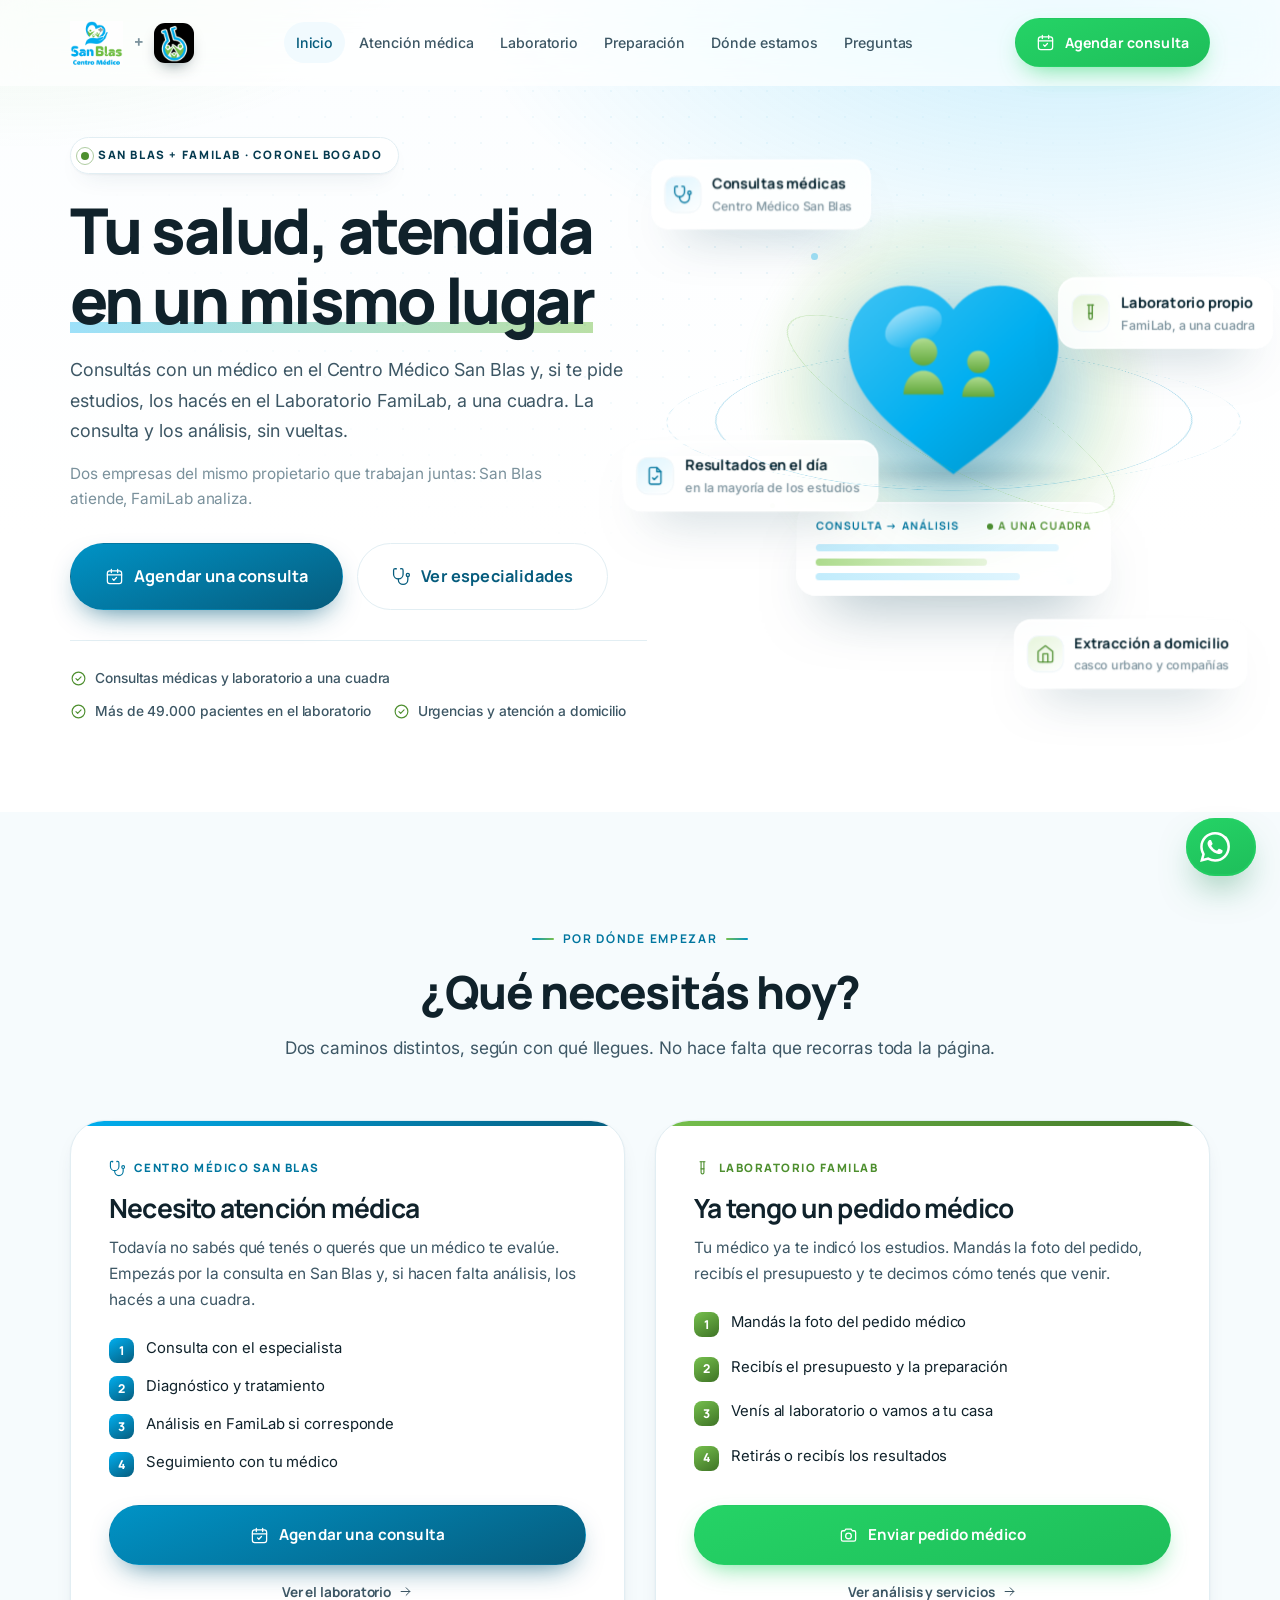
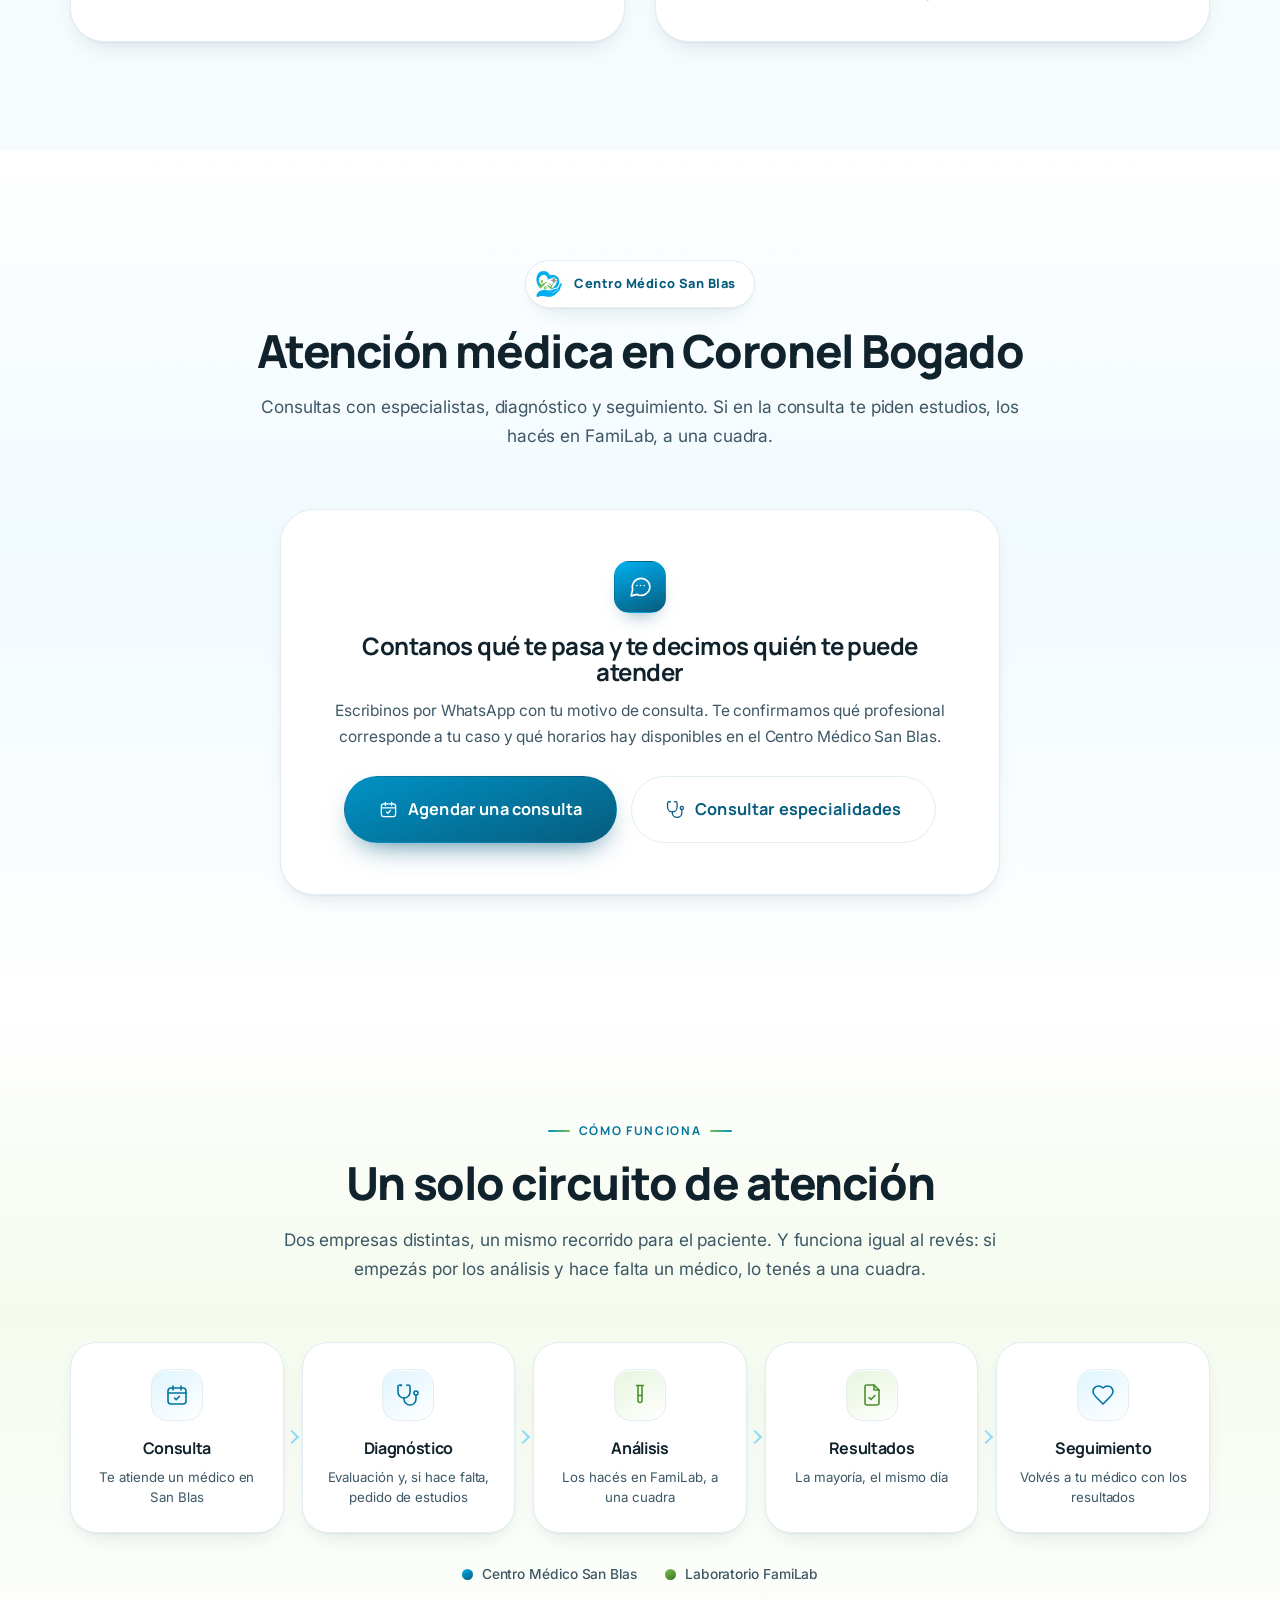
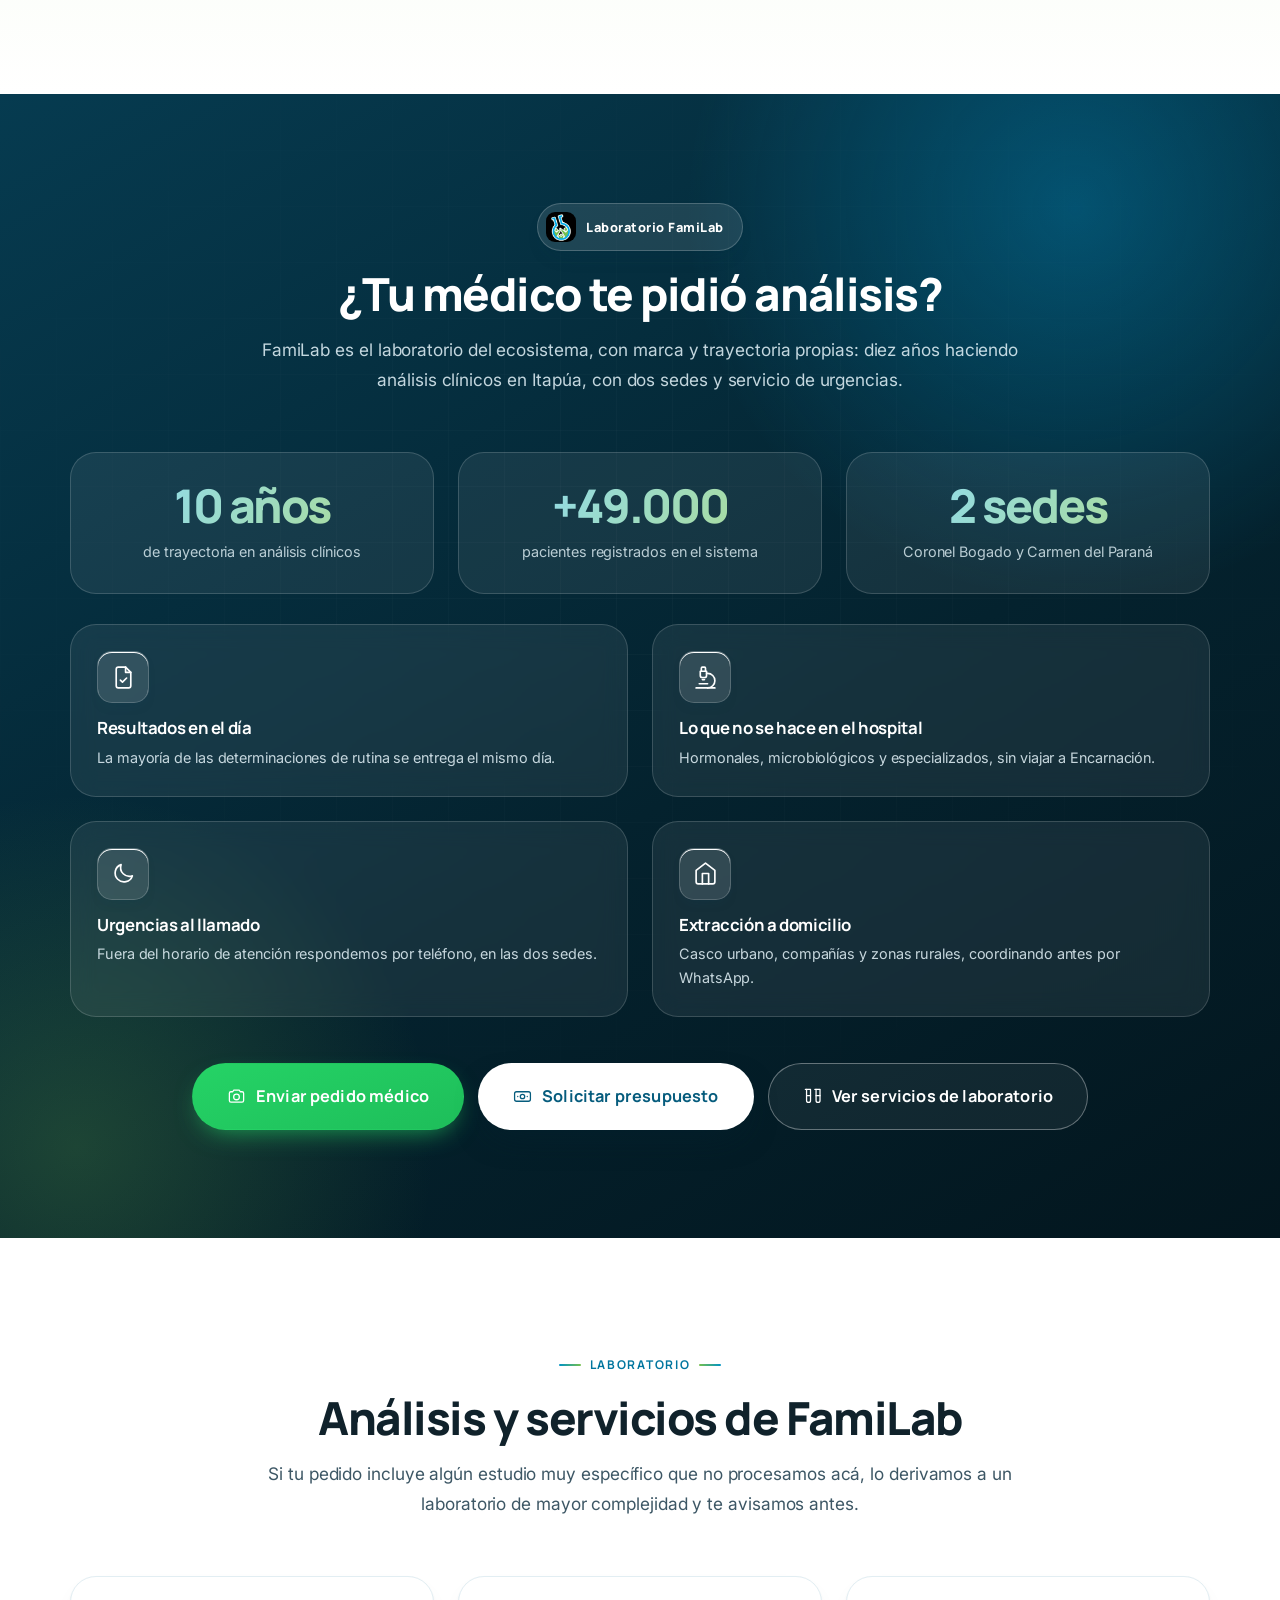
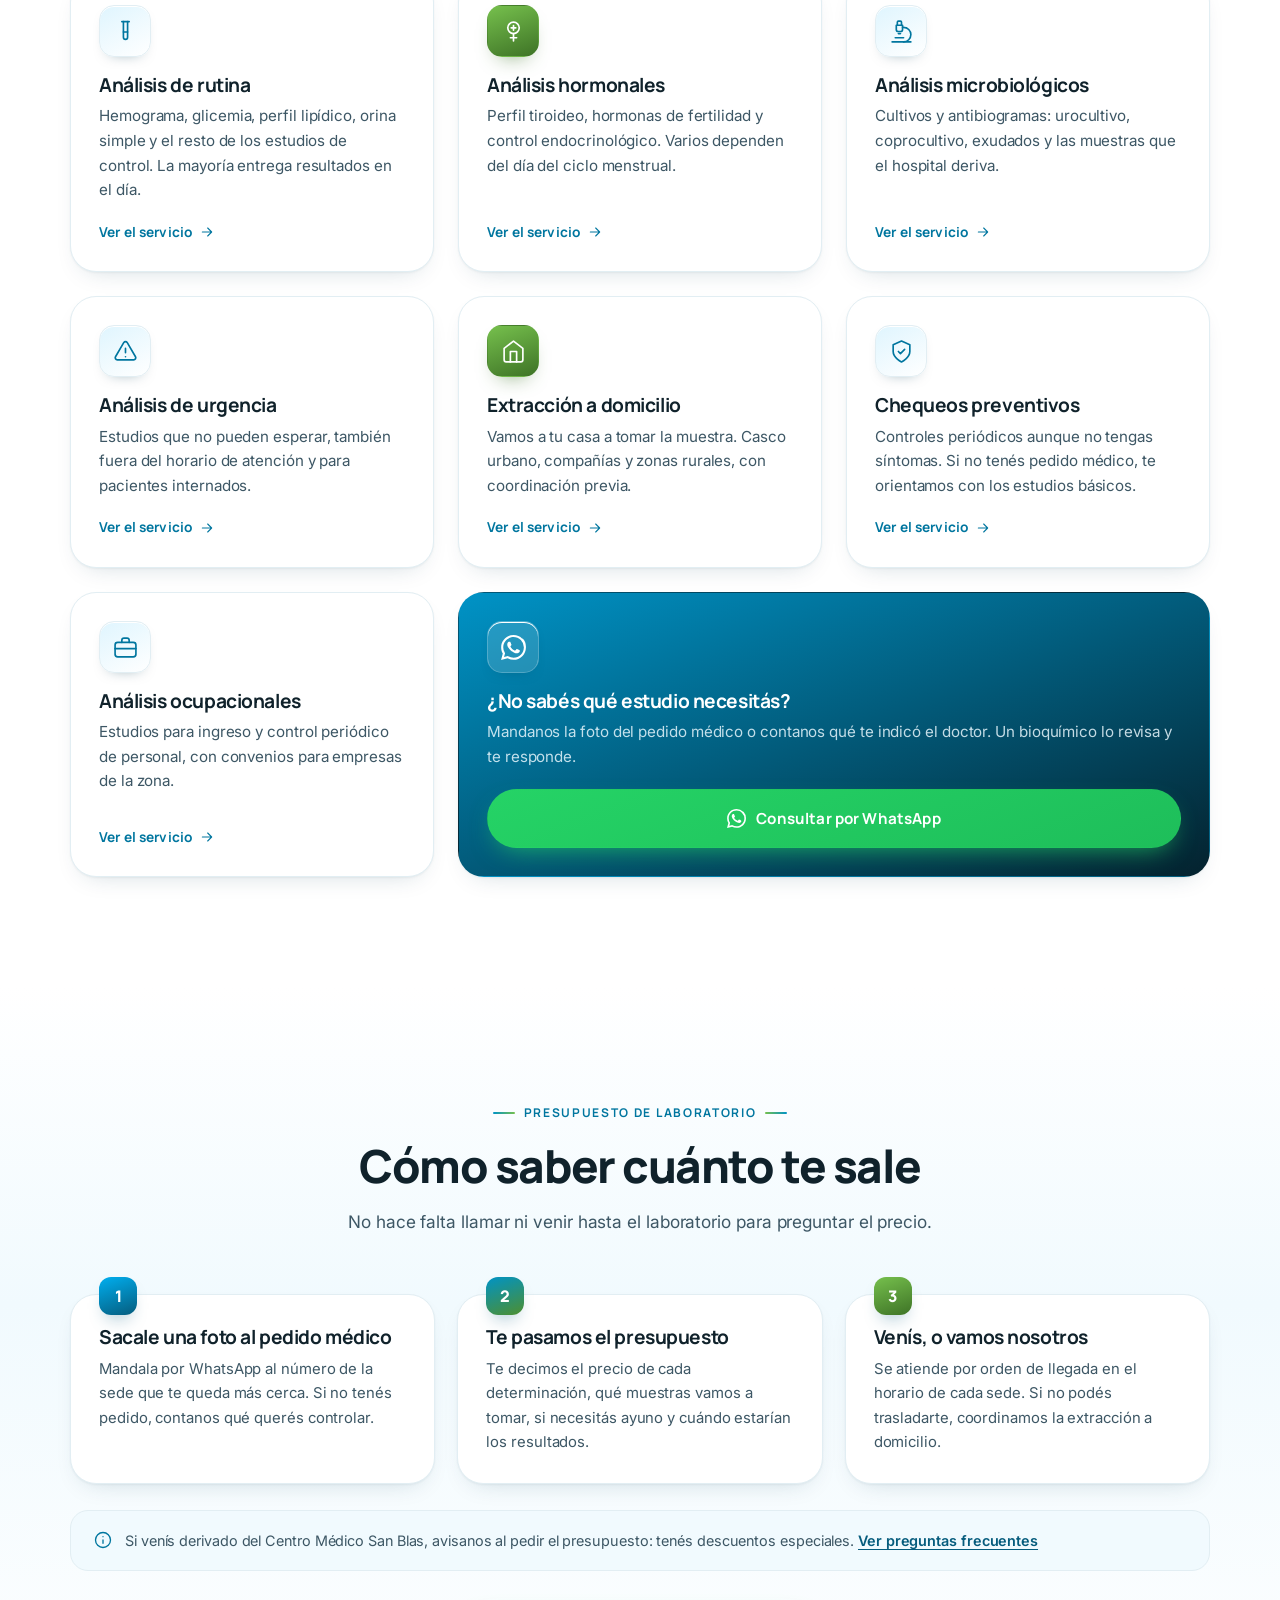
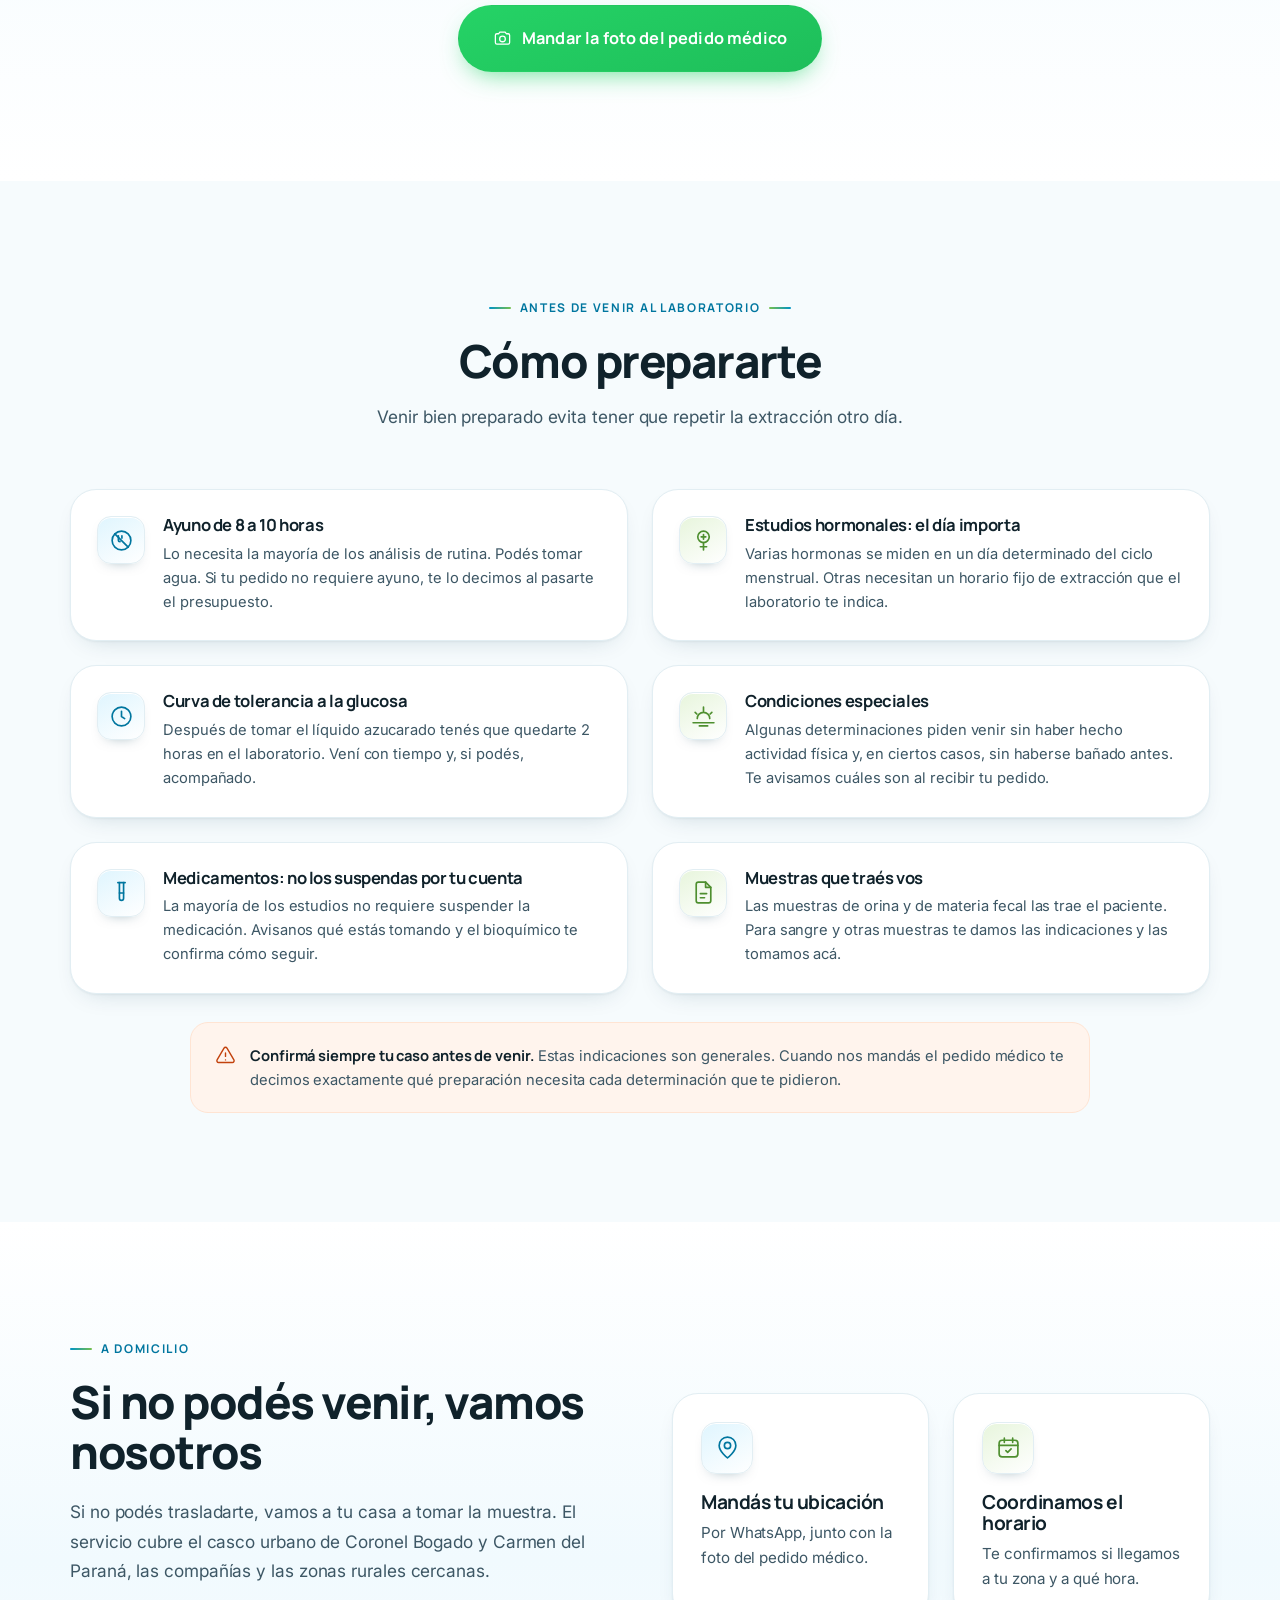
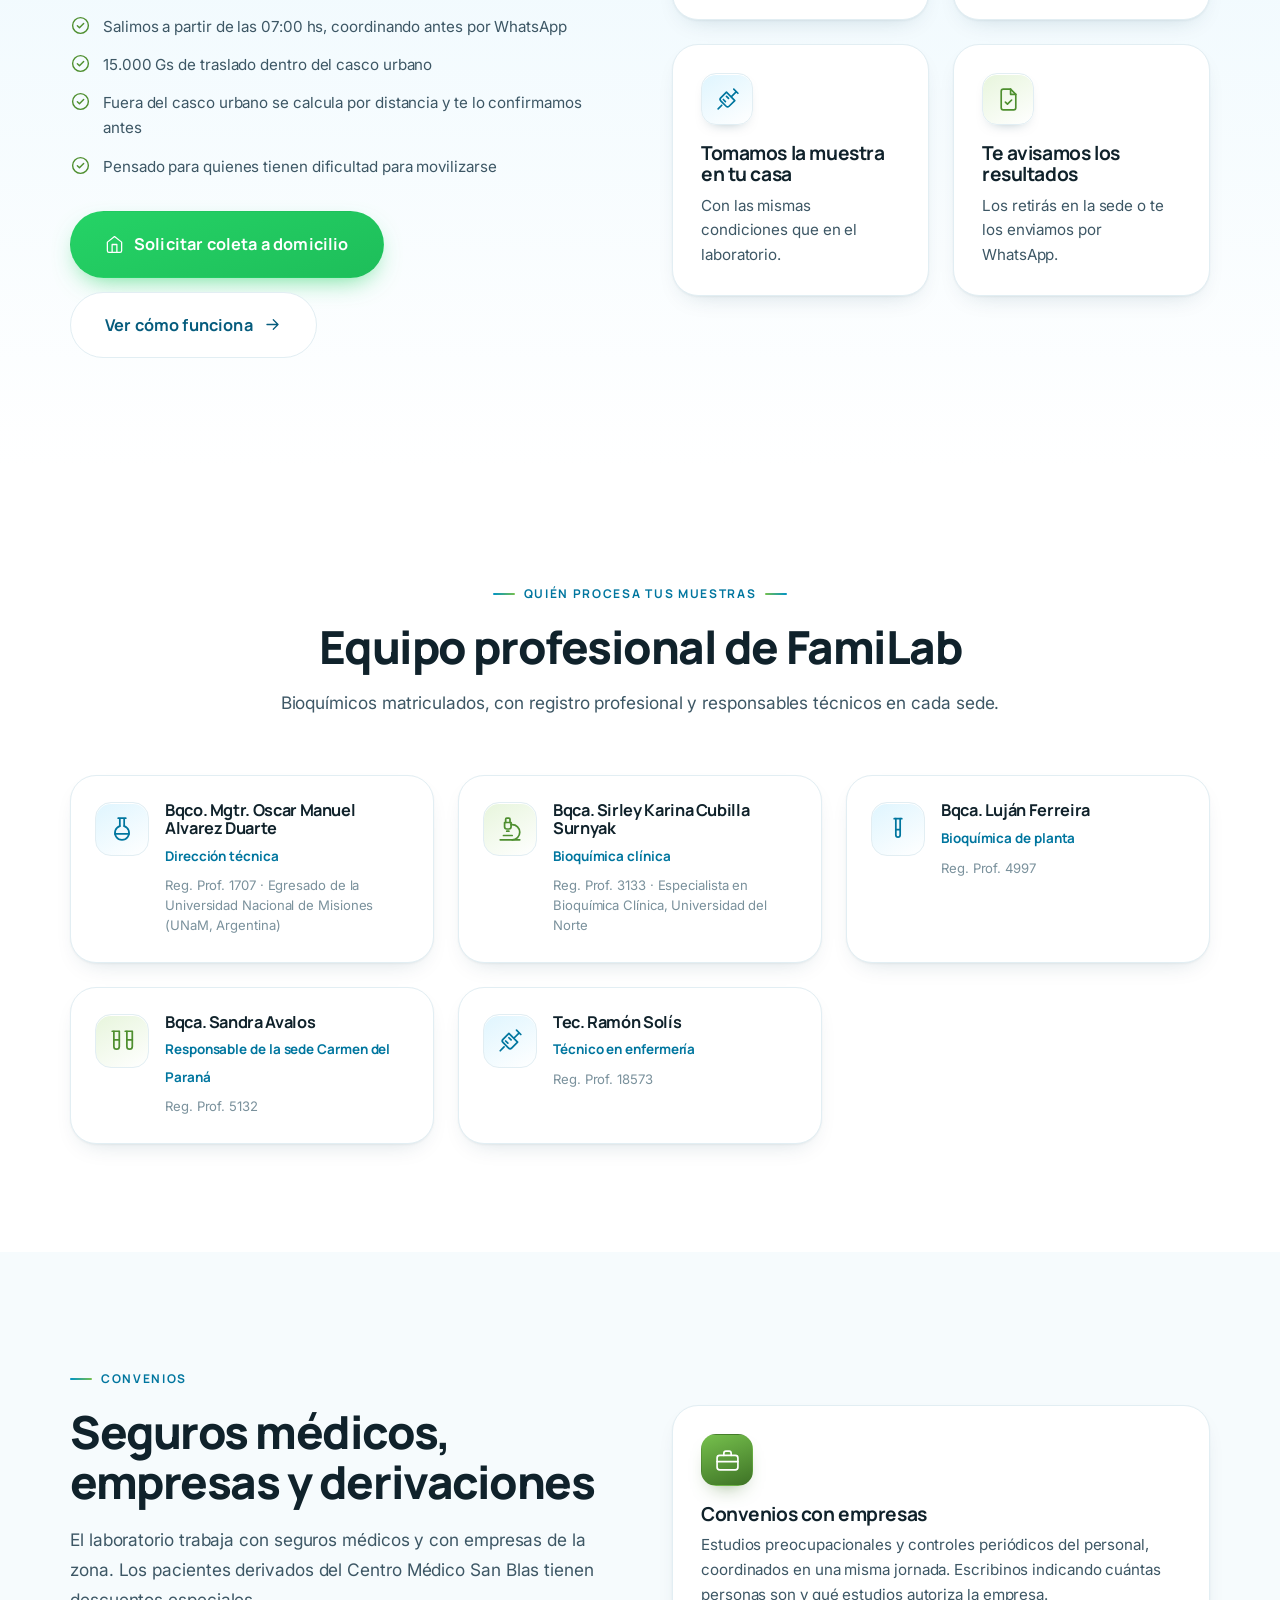
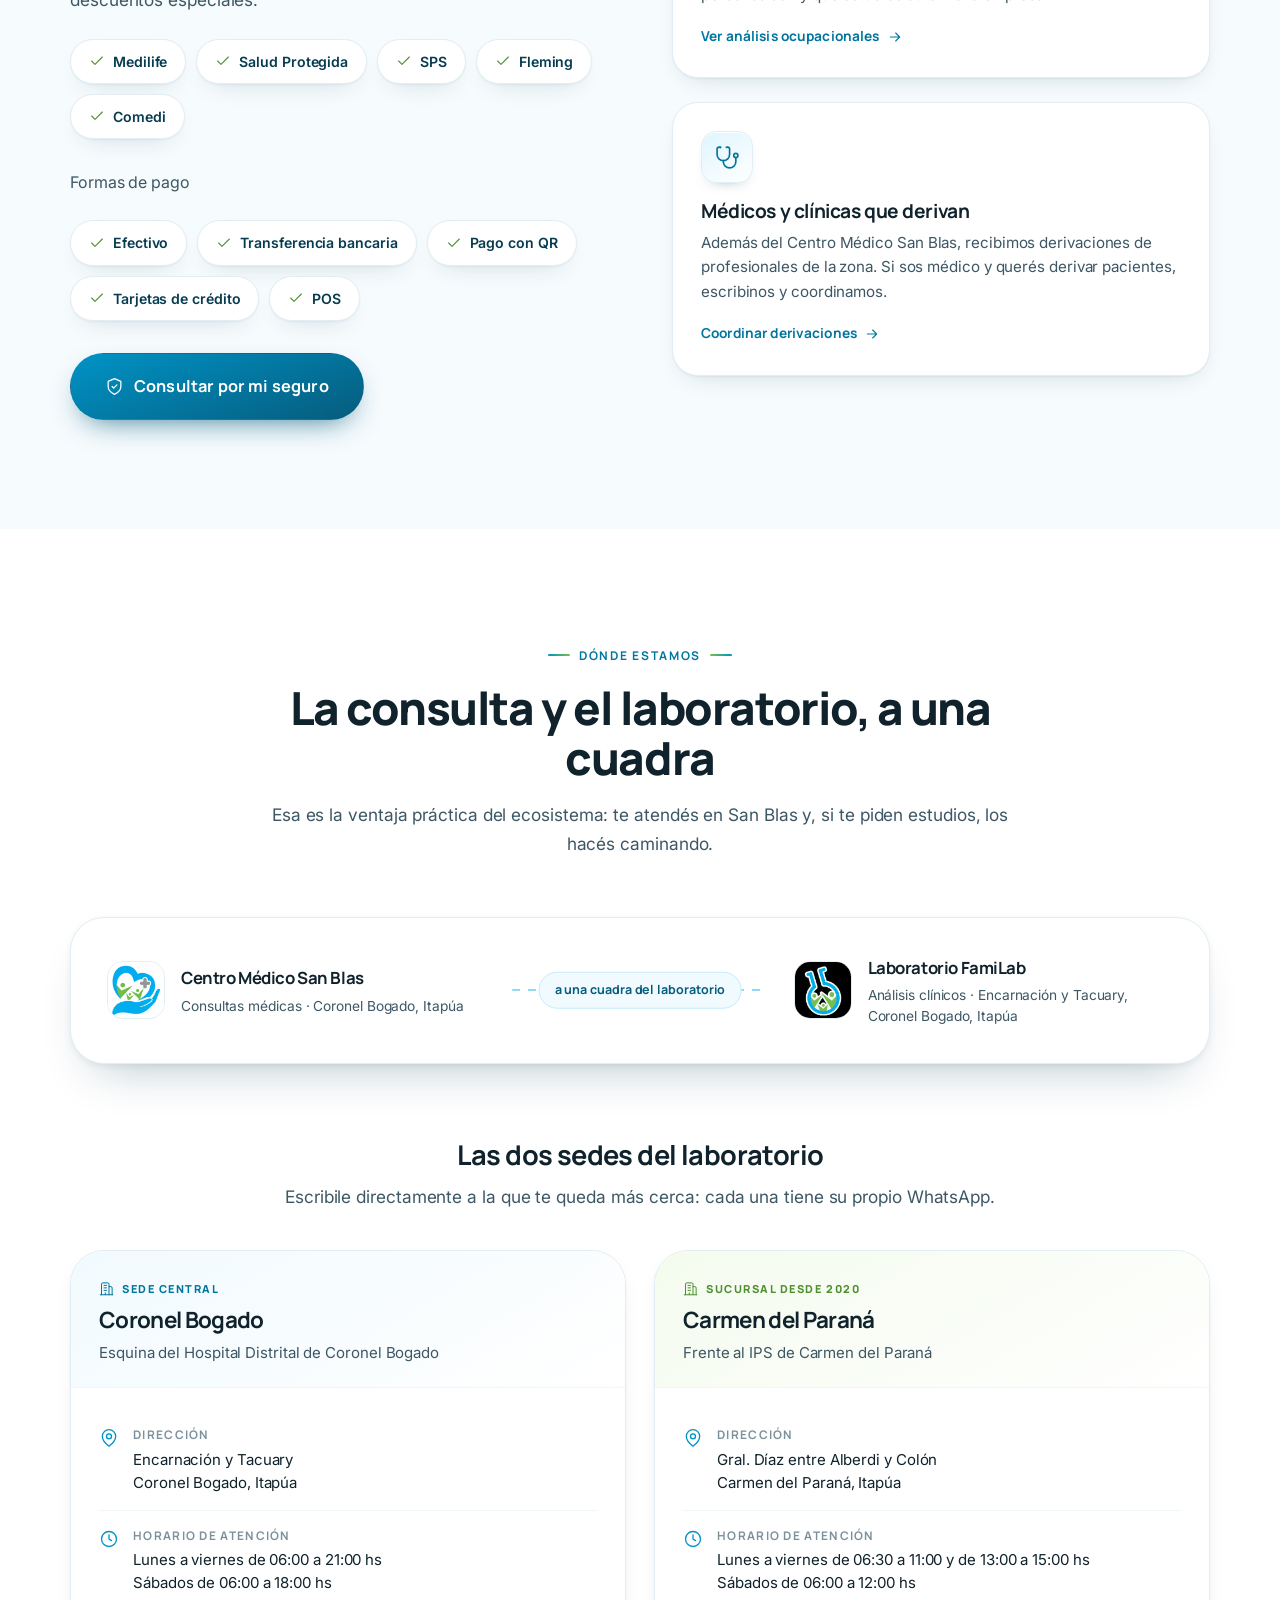
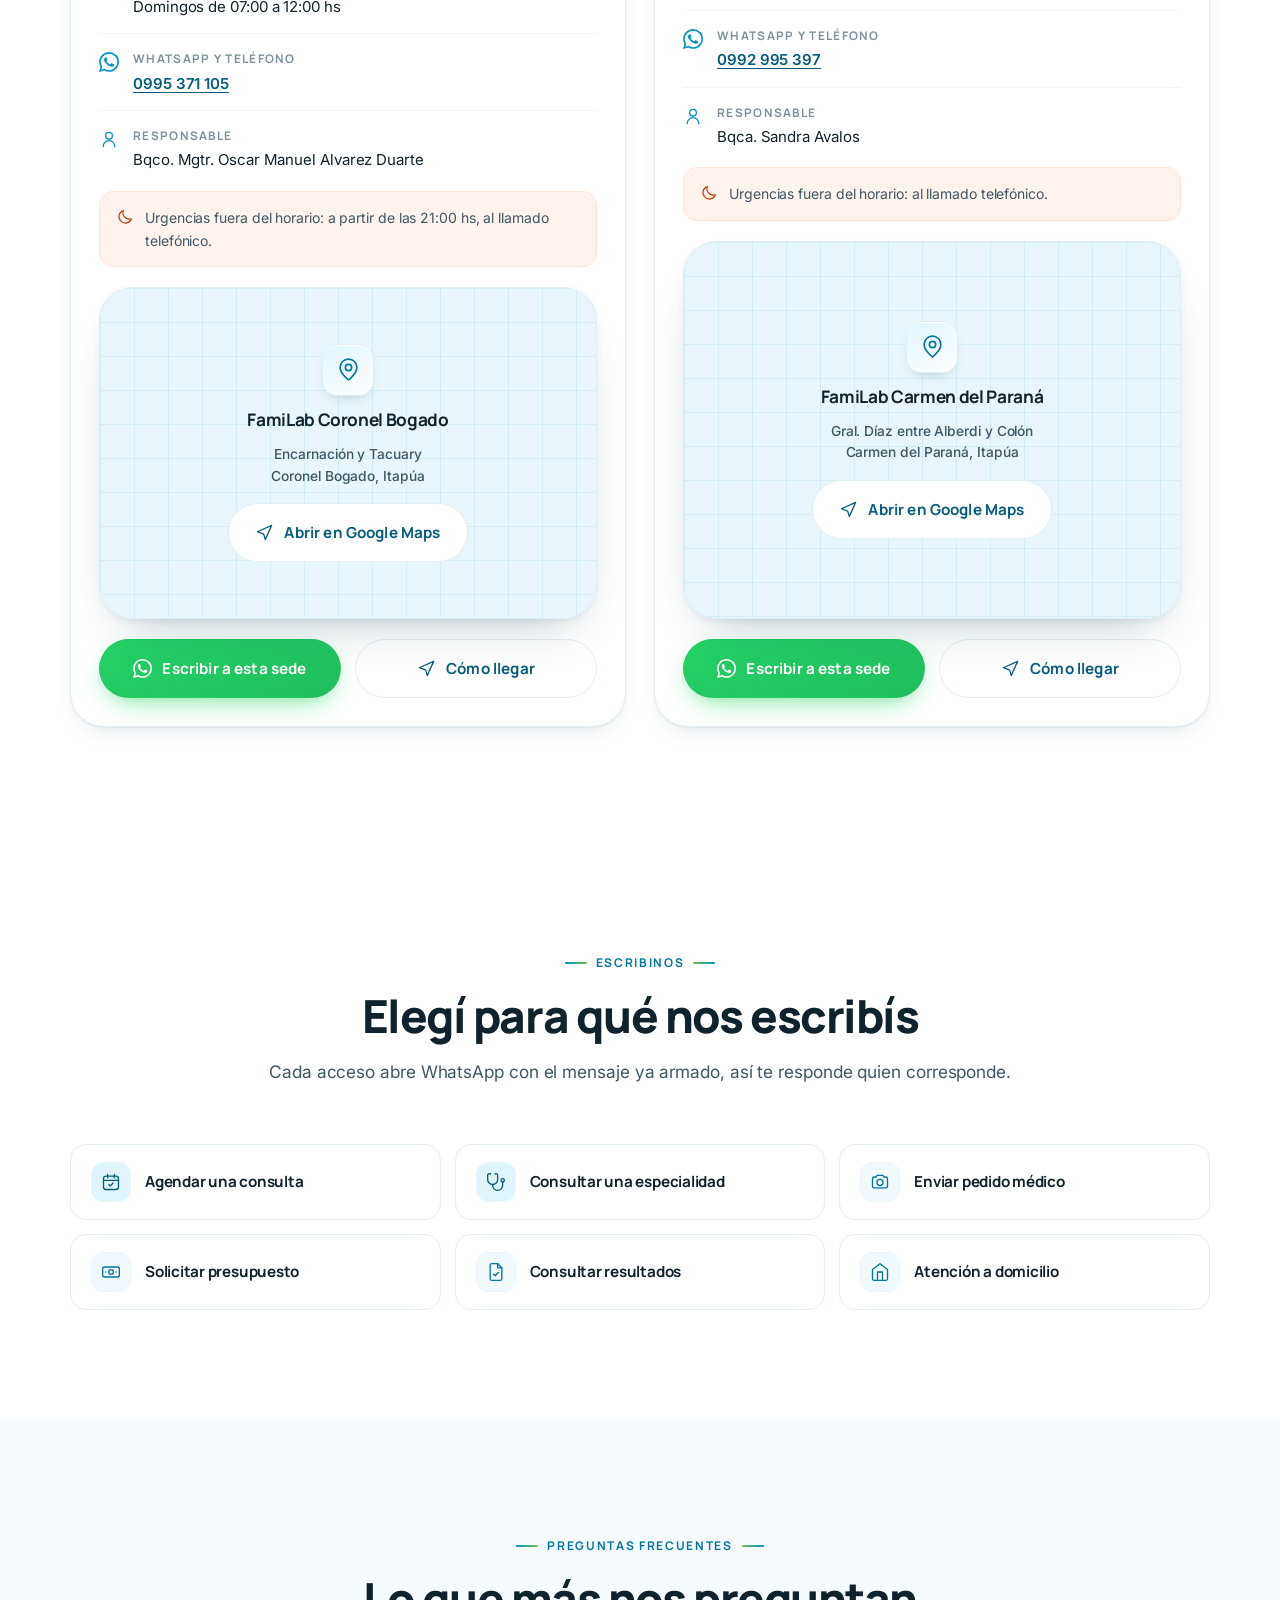
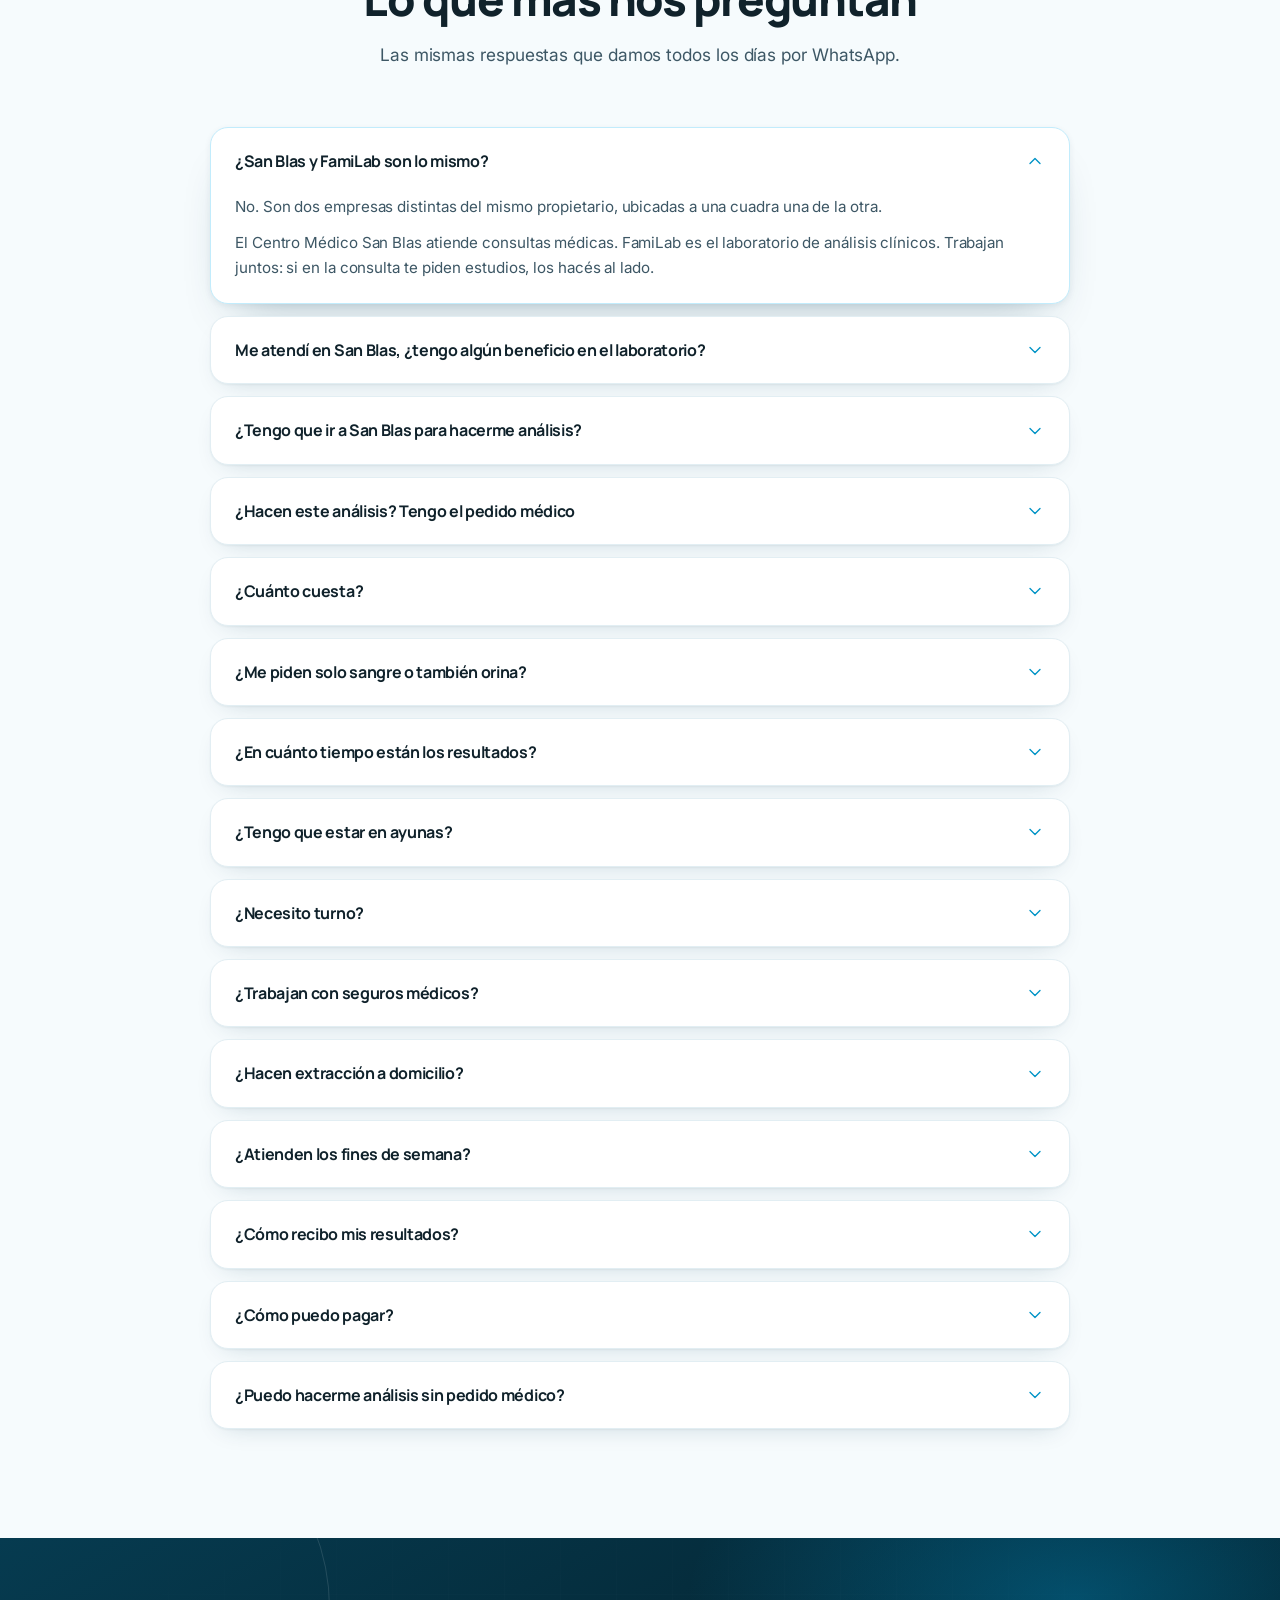
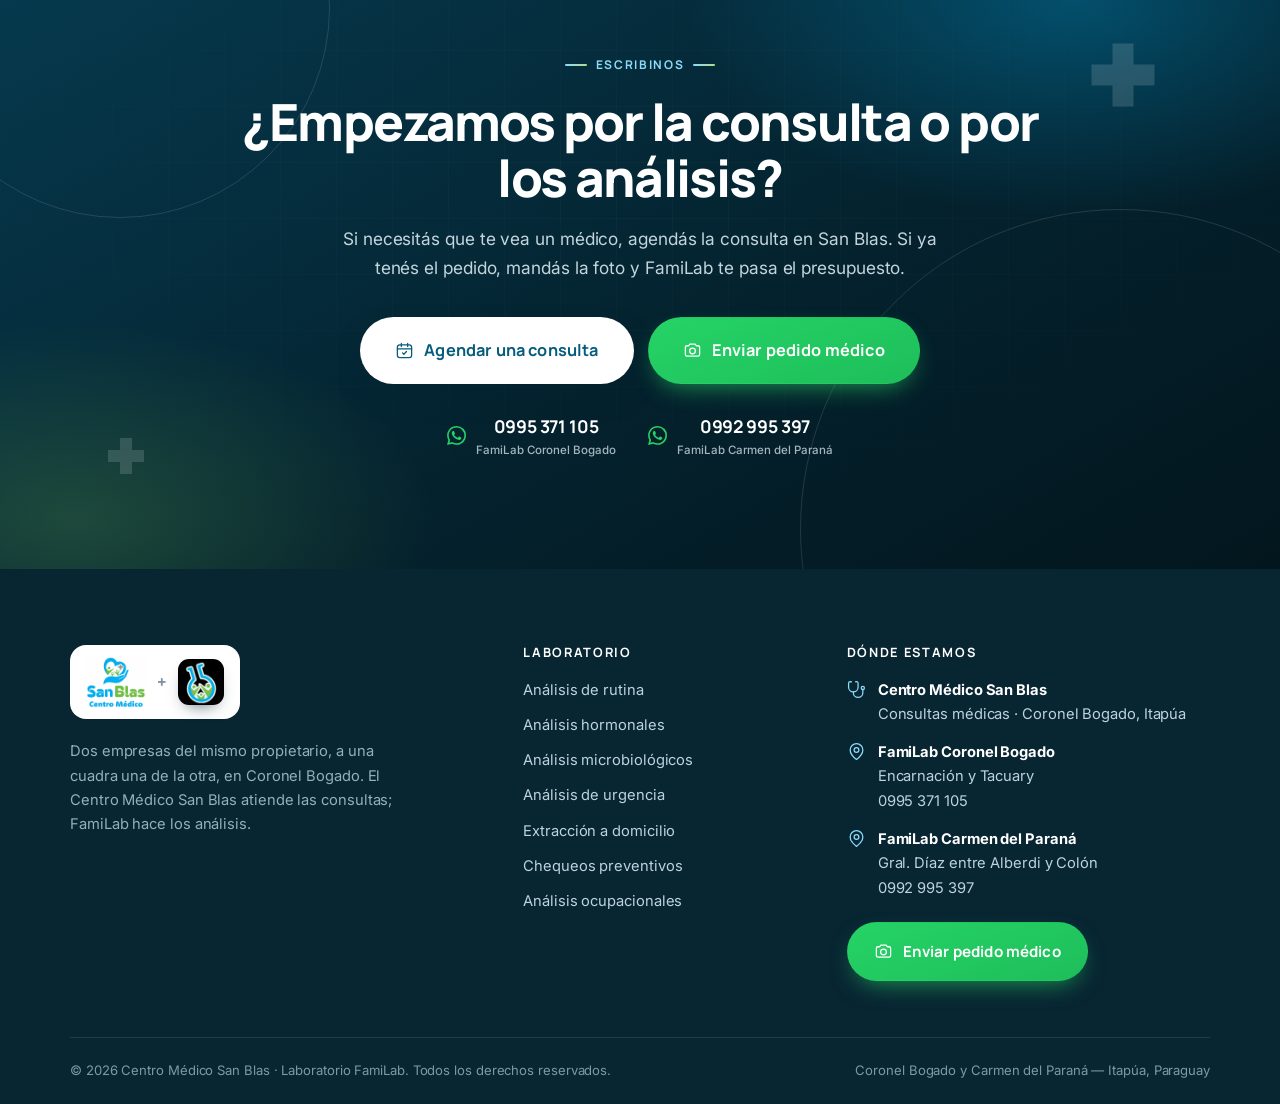
==== commit 9f1e4971: "Convierte la página en el ecosistema San Blas + FamiLab El documento de orientación pide dejar de tr" ====
--- a/index.html
+++ b/index.html
@@ -3,20 +3,20 @@
 <head>
 <meta charset="UTF-8">
 <meta name="viewport" content="width=device-width, initial-scale=1, viewport-fit=cover">
-<title>Laboratorio FamiLab | Análisis clínicos en Coronel Bogado y Carmen del Paraná</title>
-<meta name="description" content="Laboratorio de análisis clínicos con 10 años en Itapúa. Mandá la foto de tu pedido médico por WhatsApp y te pasamos el presupuesto. Análisis de rutina, hormonales y microbiológicos, urgencias al llamado y extracción de muestras a domicilio.">
+<title>Centro Médico San Blas + FamiLab | Consultas y análisis en Coronel Bogado</title>
+<meta name="description" content="Consultas médicas en el Centro Médico San Blas y análisis clínicos en el Laboratorio FamiLab, a una cuadra en Coronel Bogado. Agendá tu consulta o mandá la foto de tu pedido médico por WhatsApp.">
 <meta name="theme-color" content="#00AFF0">
 <meta name="robots" content="index, follow">
 <link rel="canonical" href="https://familab.com.py/">
 <meta property="og:type" content="website">
 <meta property="og:locale" content="es_PY">
-<meta property="og:site_name" content="Laboratorio FamiLab">
-<meta property="og:title" content="Laboratorio FamiLab | Análisis clínicos en Coronel Bogado y Carmen del Paraná">
-<meta property="og:description" content="Laboratorio de análisis clínicos con 10 años en Itapúa. Mandá la foto de tu pedido médico por WhatsApp y te pasamos el presupuesto. Análisis de rutina, hormonales y microbiológicos, urgencias al llamado y extracción de muestras a domicilio.">
-<meta property="og:image" content="https://familab.com.py/fotos/logo.png">
+<meta property="og:site_name" content="Centro Médico San Blas + FamiLab">
+<meta property="og:title" content="Centro Médico San Blas + FamiLab | Consultas y análisis en Coronel Bogado">
+<meta property="og:description" content="Consultas médicas en el Centro Médico San Blas y análisis clínicos en el Laboratorio FamiLab, a una cuadra en Coronel Bogado. Agendá tu consulta o mandá la foto de tu pedido médico por WhatsApp.">
+<meta property="og:image" content="https://familab.com.py/fotos/san-blas.png">
 <meta name="twitter:card" content="summary_large_image">
-<link rel="icon" href="data:image/svg+xml,%3Csvg xmlns='http://www.w3.org/2000/svg' viewBox='0 0 32 32'%3E%3Crect width='32' height='32' rx='8' fill='%23000'/%3E%3Cpath d='M13 6v6.5a5.5 5.5 0 1 0 6 0V6' fill='none' stroke='%2300AFF0' stroke-width='2.6' stroke-linecap='round'/%3E%3Cpath d='M11.5 6h9' stroke='%2300AFF0' stroke-width='2.6' stroke-linecap='round'/%3E%3Ccircle cx='16' cy='19' r='4.2' fill='%2376C04D'/%3E%3C/svg%3E">
-<link rel="apple-touch-icon" href="fotos/logo-marca.png">
+<link rel="icon" href="data:image/svg+xml,%3Csvg xmlns='http://www.w3.org/2000/svg' viewBox='0 0 32 32'%3E%3Crect width='32' height='32' rx='8' fill='%2300AFF0'/%3E%3Cpath d='M16 25.5C9.5 20.8 5 17.6 5 13.4 5 10 7.6 7.5 10.8 7.5c1.9 0 3.6.9 4.7 2.3l.5.7.5-.7a5.9 5.9 0 0 1 4.7-2.3C24.4 7.5 27 10 27 13.4c0 4.2-4.5 7.4-11 12.1Z' fill='%23fff'/%3E%3C/svg%3E">
+<link rel="apple-touch-icon" href="fotos/san-blas-marca.png">
 <link rel="preconnect" href="https://fonts.googleapis.com">
 <link rel="preconnect" href="https://fonts.gstatic.com" crossorigin>
 <link rel="stylesheet" href="https://fonts.googleapis.com/css2?family=Inter:wght@400;500;600&family=Manrope:wght@500;600;700;800&display=swap">
@@ -96,24 +96,24 @@
 
 <header class="hdr" id="hdr">
   <div class="wrap">
-    <a href="#inicio" class="logo" aria-label="Laboratorio FamiLab — inicio">
-      <img class="logo-mark" src="fotos/logo-marca.png" alt="" width="400" height="400" decoding="async">
-      <span class="logo-txt">
-        <b>Fami<i>Lab</i></b>
-        <span>Laboratorio de Análisis Clínicos</span>
+    <a href="#inicio" class="logo" aria-label="Centro Médico San Blas y Laboratorio FamiLab — inicio">
+      <span class="marca-dual">
+        <img class="m-sb" src="fotos/san-blas.png" alt="Centro Médico San Blas" width="560" height="466" decoding="async">
+        <span class="m-mas" aria-hidden="true">+</span>
+        <img class="m-fl" src="fotos/logo-marca.png" alt="Laboratorio FamiLab" width="400" height="400" decoding="async">
       </span>
     </a>
     <nav class="nav" id="nav" aria-label="Navegación principal">
       <a href="#inicio">Inicio</a>
-      <a href="#servicios">Servicios</a>
+      <a href="#san-blas">Atención médica</a>
+      <a href="#familab">Laboratorio</a>
       <a href="#preparacion">Preparación</a>
-      <a href="#domicilio">A domicilio</a>
-      <a href="#sedes">Sedes</a>
+      <a href="#ubicacion">Dónde estamos</a>
       <a href="#preguntas">Preguntas</a>
     </nav>
     <div class="hdr-cta">
-      <a class="btn btn--wa" href="https://wa.me/595995371105?text=Hola%2C%20quiero%20un%20presupuesto.%20Les%20mando%20la%20foto%20de%20mi%20pedido%20m%C3%A9dico." target="_blank" rel="noopener">
-        <svg class="ico" aria-hidden="true"><use href="#i-wa"/></svg> Pedir presupuesto
+      <a class="btn btn--wa" href="https://wa.me/595995371105?text=Hola%2C%20quiero%20agendar%20una%20consulta%20en%20el%20Centro%20M%C3%A9dico%20San%20Blas." target="_blank" rel="noopener">
+        <svg class="ico" aria-hidden="true"><use href="#i-calendar"/></svg> Agendar consulta
       </a>
       <button class="burger" id="burger" aria-label="Abrir menú" aria-expanded="false" aria-controls="mnav">
         <svg class="ico" id="burger-i" aria-hidden="true"><use href="#i-menu"/></svg>
@@ -124,13 +124,16 @@
 
 <div class="mnav" id="mnav">
   <a href="#inicio">Inicio</a>
-  <a href="#servicios">Servicios</a>
+  <a href="#san-blas">Atención médica</a>
+  <a href="#familab">Laboratorio</a>
   <a href="#preparacion">Preparación</a>
-  <a href="#domicilio">A domicilio</a>
-  <a href="#sedes">Sedes</a>
+  <a href="#ubicacion">Dónde estamos</a>
   <a href="#preguntas">Preguntas</a>
-  <a class="btn btn--wa btn--block" href="https://wa.me/595995371105?text=Hola%2C%20quiero%20un%20presupuesto.%20Les%20mando%20la%20foto%20de%20mi%20pedido%20m%C3%A9dico." target="_blank" rel="noopener">
-    <svg class="ico" aria-hidden="true"><use href="#i-wa"/></svg> Pedir presupuesto
+  <a class="btn btn--brand btn--block" href="https://wa.me/595995371105?text=Hola%2C%20quiero%20agendar%20una%20consulta%20en%20el%20Centro%20M%C3%A9dico%20San%20Blas." target="_blank" rel="noopener">
+    <svg class="ico" aria-hidden="true"><use href="#i-calendar"/></svg> Agendar consulta
+  </a>
+  <a class="btn btn--wa btn--block" style="margin-top:10px" href="https://wa.me/595995371105?text=Hola%2C%20quiero%20un%20presupuesto.%20Les%20mando%20la%20foto%20de%20mi%20pedido%20m%C3%A9dico." target="_blank" rel="noopener">
+    <svg class="ico" aria-hidden="true"><use href="#i-camera"/></svg> Enviar pedido médico
   </a>
 </div>
 
@@ -139,73 +142,66 @@
 <section class="hero">
   <div class="wrap hero-grid">
     <div class="hero-copy">
-      <span class="badge" data-reveal><i class="dot"></i> FamiLab · 10 años en Itapúa</span>
-      <h1 data-reveal style="--d:80ms">¿Tenés un <span class="u">pedido médico?</span></h1>
+      <span class="badge" data-reveal><i class="dot"></i> San Blas + FamiLab · Coronel Bogado</span>
+      <h1 data-reveal style="--d:80ms">Tu salud, atendida <span class="u">en un mismo lugar</span></h1>
       <p class="hero-sub" data-reveal style="--d:160ms">
-        Mandanos la foto por WhatsApp y te pasamos el presupuesto: qué muestras vamos a tomar,
-        si necesitás ayuno y cuándo estarían los resultados.
+        Consultás con un médico en el Centro Médico San Blas y, si te pide estudios, los hacés
+        en el Laboratorio FamiLab, a una cuadra. La consulta y los análisis, sin vueltas.
       </p>
       <p class="hero-note" data-reveal style="--d:220ms">
-        Coronel Bogado, de 06:00 a 21:00 hs, también sábados y domingos.
-        Carmen del Paraná, de lunes a sábado.
+        Dos empresas del mismo propietario que trabajan juntas: San Blas atiende, FamiLab analiza.
       </p>
       <div class="btn-row" data-reveal style="--d:280ms">
-        <a class="btn btn--wa btn--lg" href="https://wa.me/595995371105?text=Hola%2C%20quiero%20un%20presupuesto.%20Les%20mando%20la%20foto%20de%20mi%20pedido%20m%C3%A9dico." target="_blank" rel="noopener">
-          <svg class="ico" aria-hidden="true"><use href="#i-wa"/></svg> Mandar la foto del pedido
-        </a>
-        <a class="btn btn--ghost btn--lg" href="#servicios">
-          <svg class="ico" aria-hidden="true"><use href="#i-tubes"/></svg> Ver análisis y servicios
+        <a class="btn btn--brand btn--lg" href="https://wa.me/595995371105?text=Hola%2C%20quiero%20agendar%20una%20consulta%20en%20el%20Centro%20M%C3%A9dico%20San%20Blas." target="_blank" rel="noopener">
+          <svg class="ico" aria-hidden="true"><use href="#i-calendar"/></svg> Agendar una consulta
+        </a>
+        <a class="btn btn--ghost btn--lg" href="#san-blas">
+          <svg class="ico" aria-hidden="true"><use href="#i-stetho"/></svg> Ver especialidades
         </a>
       </div>
       <div class="hero-mini" data-reveal style="--d:340ms">
-        <span><svg aria-hidden="true"><use href="#i-check-c"/></svg> Más de 49.000 pacientes atendidos</span>
-        <span><svg aria-hidden="true"><use href="#i-check-c"/></svg> La mayoría de los resultados, en el día</span>
-        <span><svg aria-hidden="true"><use href="#i-check-c"/></svg> Extracción a domicilio</span>
-      </div>
-    </div>
-
-    <div class="scene" id="scene" aria-hidden="true">
-      <div class="scene-in" id="sceneIn">
+        <span><svg aria-hidden="true"><use href="#i-check-c"/></svg> Consultas médicas y laboratorio a una cuadra</span>
+        <span><svg aria-hidden="true"><use href="#i-check-c"/></svg> Más de 49.000 pacientes en el laboratorio</span>
+        <span><svg aria-hidden="true"><use href="#i-check-c"/></svg> Urgencias y atención a domicilio</span>
+      </div>
+    </div>
+
+    <div class="scene" aria-hidden="true">
+      <div class="scene-in">
         <div class="glow"></div>
         <div class="ring ring--c"></div>
         <div class="ring ring--a"><i></i></div>
         <div class="ring ring--b"><i></i></div>
         <div class="pedestal"></div>
-        <div class="flask-wrap">
-          <svg class="ill" viewBox="0 0 180 200">
+        <div class="flask-wrap" style="width:46%">
+          <svg class="ill" viewBox="0 0 200 190">
             <defs>
-              <linearGradient id="vidrio" x1="0" y1="0" x2="1" y2="1">
-                <stop offset="0" stop-color="#8CDBF9"/><stop offset=".5" stop-color="#00AFF0"/><stop offset="1" stop-color="#0093C6"/>
+              <linearGradient id="cor" x1="0" y1="0" x2="1" y2="1">
+                <stop offset="0" stop-color="#3FC3F4"/><stop offset=".55" stop-color="#00AFF0"/><stop offset="1" stop-color="#0093C6"/>
               </linearGradient>
-              <linearGradient id="liquido" x1="0" y1="0" x2="0" y2="1">
+              <linearGradient id="fig" x1="0" y1="0" x2="0" y2="1">
                 <stop offset="0" stop-color="#AEDC8E"/><stop offset="1" stop-color="#63A93D"/>
               </linearGradient>
-              <linearGradient id="brillo" x1="0" y1="0" x2="0" y2="1">
-                <stop offset="0" stop-color="#fff" stop-opacity=".9"/><stop offset="1" stop-color="#fff" stop-opacity="0"/>
+              <linearGradient id="bri" x1="0" y1="0" x2="0" y2="1">
+                <stop offset="0" stop-color="#fff" stop-opacity=".85"/><stop offset="1" stop-color="#fff" stop-opacity="0"/>
               </linearGradient>
-              <clipPath id="bulbo"><circle cx="90" cy="128" r="54"/></clipPath>
             </defs>
-            <circle cx="90" cy="128" r="54" fill="#EAF8FE"/>
-            <g clip-path="url(#bulbo)">
-              <path fill="url(#liquido)" d="M20 118c14-9 26 6 40 0s24-12 38-6 26 14 46 4v76H20Z"/>
-              <circle class="bubble" cx="70" cy="140" r="6" fill="#fff" opacity=".55"/>
-              <circle class="bubble" cx="100" cy="150" r="4.5" fill="#fff" opacity=".5"/>
-              <circle class="bubble" cx="86" cy="158" r="3.5" fill="#fff" opacity=".45"/>
-            </g>
-            <circle cx="90" cy="128" r="54" fill="none" stroke="url(#vidrio)" stroke-width="9"/>
-            <path d="M72 80V26M108 80V26" fill="none" stroke="url(#vidrio)" stroke-width="9" stroke-linecap="round"/>
-            <path d="M64 24h18M98 24h18" fill="none" stroke="url(#vidrio)" stroke-width="9" stroke-linecap="round"/>
-            <ellipse cx="66" cy="104" rx="15" ry="9" fill="url(#brillo)" transform="rotate(-38 66 104)" opacity=".75"/>
+            <path fill="url(#cor)" d="M100 176C59 145 16 116 16 73 16 46 37 25 63 25c15 0 28 7 37 19 9-12 22-19 37-19 26 0 47 21 47 48 0 43-43 72-84 103Z"/>
+            <circle cx="76" cy="78" r="11" fill="url(#fig)"/>
+            <path fill="url(#fig)" d="M60 112c0-11 7-19 16-19s16 8 16 19z"/>
+            <circle cx="120" cy="86" r="9" fill="url(#fig)"/>
+            <path fill="url(#fig)" d="M107 114c0-9 6-16 13-16s13 7 13 16z"/>
+            <ellipse cx="68" cy="58" rx="24" ry="15" fill="url(#bri)" transform="rotate(-24 68 58)" opacity=".6"/>
           </svg>
         </div>
         <div class="res-card">
-          <div class="lbl"><span>Resultados</span><em>listos</em></div>
+          <div class="lbl"><span>Consulta → análisis</span><em>a una cuadra</em></div>
           <div class="res-rows"><i></i><i></i><i></i></div>
         </div>
-        <div class="chip3d chip3d--1"><span class="b"><svg class="ico" aria-hidden="true"><use href="#i-clock"/></svg></span><span>Resultados en el día<small>en la mayoría de los estudios</small></span></div>
-        <div class="chip3d chip3d--2 chip3d--leaf"><span class="b"><svg class="ico" aria-hidden="true"><use href="#i-home"/></svg></span><span>Extracción a domicilio<small>casco urbano y compañías</small></span></div>
-        <div class="chip3d chip3d--3"><span class="b"><svg class="ico" aria-hidden="true"><use href="#i-building"/></svg></span><span>Dos sedes<small>Cnel. Bogado y Carmen del Paraná</small></span></div>
-        <div class="chip3d chip3d--4 chip3d--leaf"><span class="b"><svg class="ico" aria-hidden="true"><use href="#i-moon"/></svg></span><span>Urgencias al llamado<small>fuera del horario de atención</small></span></div>
+        <div class="chip3d chip3d--1"><span class="b"><svg class="ico" aria-hidden="true"><use href="#i-stetho"/></svg></span><span>Consultas médicas<small>Centro Médico San Blas</small></span></div>
+        <div class="chip3d chip3d--2 chip3d--leaf"><span class="b"><svg class="ico" aria-hidden="true"><use href="#i-tube"/></svg></span><span>Laboratorio propio<small>FamiLab, a una cuadra</small></span></div>
+        <div class="chip3d chip3d--3"><span class="b"><svg class="ico" aria-hidden="true"><use href="#i-doc-check"/></svg></span><span>Resultados en el día<small>en la mayoría de los estudios</small></span></div>
+        <div class="chip3d chip3d--4 chip3d--leaf"><span class="b"><svg class="ico" aria-hidden="true"><use href="#i-home"/></svg></span><span>Extracción a domicilio<small>casco urbano y compañías</small></span></div>
         <div class="particles">
           <i style="width:7px;height:7px;top:16%;left:22%"></i>
           <i style="width:5px;height:5px;top:64%;left:14%;animation-delay:1.6s"></i>
@@ -217,73 +213,163 @@
   </div>
 </section>
 
-<section class="sec datos" style="padding-top:clamp(10px,2vw,26px)">
-  <div class="wrap">
-    <div class="grid datos-grid">
-      <article class="card" data-reveal>
-        <span class="itile"><svg class="ico" aria-hidden="true"><use href="#i-clock"/></svg></span>
-        <h3>Abrimos a las 06:00</h3>
-        <p>En Coronel Bogado atendemos hasta las 21:00 hs, y también sábados y domingos.</p>
-      </article>
-      <article class="card" data-reveal style="--d:90ms">
-        <span class="itile itile--soft"><svg class="ico" aria-hidden="true"><use href="#i-doc-check"/></svg></span>
-        <h3>Resultados en el día</h3>
-        <p>La mayoría de las determinaciones de rutina se entrega el mismo día. Te los mandamos por WhatsApp si querés.</p>
-      </article>
-      <article class="card" data-reveal style="--d:180ms">
-        <span class="itile itile--accent"><svg class="ico" aria-hidden="true"><use href="#i-micro"/></svg></span>
-        <h3>Los estudios que no se hacen en el hospital</h3>
-        <p>Hormonales, microbiológicos y especializados, sin tener que viajar a Encarnación.</p>
-      </article>
-      <article class="card" data-reveal style="--d:270ms">
-        <span class="itile itile--warn"><svg class="ico" aria-hidden="true"><use href="#i-moon"/></svg></span>
-        <h3>Urgencias al llamado</h3>
-        <p>Fuera del horario de atención respondemos por teléfono, en las dos sedes.</p>
-      </article>
-    </div>
-  </div>
-</section>
-
-<section class="sec sec--alt" id="presupuesto">
+<section class="sec sec--alt" id="recorridos">
   <div class="wrap">
     <div class="sec-head center" data-reveal>
-      <span class="eyebrow">Presupuesto</span>
-      <h2>Cómo saber cuánto te sale</h2>
-      <p class="lead" style="margin-top:16px">No hace falta llamar ni venir hasta el laboratorio para preguntar el precio.</p>
-    </div>
-    <div class="pasos">
-      <article class="paso" data-reveal>
-        <h3>Sacale una foto al pedido médico</h3>
-        <p>Mandala por WhatsApp al número de la sede que te queda más cerca. Si no tenés pedido, contanos qué querés controlar.</p>
-      </article>
-      <article class="paso" data-reveal style="--d:90ms">
-        <h3>Te pasamos el presupuesto</h3>
-        <p>Te decimos el precio de cada determinación, qué muestras vamos a tomar, si necesitás ayuno y cuándo estarían los resultados.</p>
-      </article>
-      <article class="paso" data-reveal style="--d:180ms">
-        <h3>Venís, o vamos nosotros</h3>
-        <p>Se atiende por orden de llegada en el horario de cada sede. Si no podés trasladarte, coordinamos la extracción a domicilio.</p>
-      </article>
-    </div>
-    <div class="paso-nota" data-reveal>
-      <svg aria-hidden="true"><use href="#i-info"/></svg>
-      <span>Los pedidos con muchas determinaciones o con letra difícil de leer los revisa un bioquímico antes de
-      responder: preferimos demorar unos minutos más y no pasarte un presupuesto equivocado.
-      <a href="#preguntas">Ver preguntas frecuentes</a></span>
-    </div>
-    <div class="center" style="margin-top:34px" data-reveal>
+      <span class="eyebrow">Por dónde empezar</span>
+      <h2>¿Qué necesitás hoy?</h2>
+      <p class="lead" style="margin-top:16px">Dos caminos distintos, según con qué llegues. No hace falta que recorras toda la página.</p>
+    </div>
+    <div class="rutas">
+      <article class="ruta ruta--consulta" data-reveal style="--d:0ms">
+        <span class="ruta-marca"><svg class="ico" aria-hidden="true"><use href="#i-stetho"/></svg> Centro Médico San Blas</span>
+        <h3>Necesito atención médica</h3>
+        <p>Todavía no sabés qué tenés o querés que un médico te evalúe. Empezás por la consulta en San Blas y, si hacen falta análisis, los hacés a una cuadra.</p>
+        <ol class="ruta-pasos">
+          <li><span>1</span> Consulta con el especialista</li>
+          <li><span>2</span> Diagnóstico y tratamiento</li>
+          <li><span>3</span> Análisis en FamiLab si corresponde</li>
+          <li><span>4</span> Seguimiento con tu médico</li>
+        </ol>
+        <a class="btn btn--brand btn--block" href="https://wa.me/595995371105?text=Hola%2C%20quiero%20agendar%20una%20consulta%20en%20el%20Centro%20M%C3%A9dico%20San%20Blas." target="_blank" rel="noopener">
+          <svg class="ico" aria-hidden="true"><use href="#i-calendar"/></svg> Agendar una consulta
+        </a>
+        <a class="ruta-alt" href="#familab">Ver el laboratorio <svg aria-hidden="true"><use href="#i-arrow"/></svg></a>
+      </article>
+      <article class="ruta ruta--analisis" data-reveal style="--d:110ms">
+        <span class="ruta-marca"><svg class="ico" aria-hidden="true"><use href="#i-tube"/></svg> Laboratorio FamiLab</span>
+        <h3>Ya tengo un pedido médico</h3>
+        <p>Tu médico ya te indicó los estudios. Mandás la foto del pedido, recibís el presupuesto y te decimos cómo tenés que venir.</p>
+        <ol class="ruta-pasos">
+          <li><span>1</span> Mandás la foto del pedido médico</li>
+          <li><span>2</span> Recibís el presupuesto y la preparación</li>
+          <li><span>3</span> Venís al laboratorio o vamos a tu casa</li>
+          <li><span>4</span> Retirás o recibís los resultados</li>
+        </ol>
+        <a class="btn btn--wa btn--block" href="https://wa.me/595995371105?text=Hola%2C%20quiero%20un%20presupuesto.%20Les%20mando%20la%20foto%20de%20mi%20pedido%20m%C3%A9dico." target="_blank" rel="noopener">
+          <svg class="ico" aria-hidden="true"><use href="#i-camera"/></svg> Enviar pedido médico
+        </a>
+        <a class="ruta-alt" href="#servicios-lab">Ver análisis y servicios <svg aria-hidden="true"><use href="#i-arrow"/></svg></a>
+      </article>
+    </div>
+  </div>
+</section>
+
+<section class="sec sec--sb" id="san-blas">
+  <div class="wrap">
+    <div class="sec-head center" data-reveal>
+      <span class="marca-chip marca-chip--sb">
+        <img src="fotos/san-blas-marca.png" alt="" width="400" height="400" decoding="async"> Centro Médico San Blas
+      </span>
+      <h2>Atención médica en Coronel Bogado</h2>
+      <p class="lead" style="margin-top:16px">Consultas con especialistas, diagnóstico y seguimiento.
+      Si en la consulta te piden estudios, los hacés en FamiLab, a una cuadra.</p>
+    </div>
+
+    <div class="vacio" data-reveal>
+      <span class="itile itile--accent"><svg class="ico" aria-hidden="true"><use href="#i-chat"/></svg></span>
+      <h3>Contanos qué te pasa y te decimos quién te puede atender</h3>
+      <p>Escribinos por WhatsApp con tu motivo de consulta. Te confirmamos qué profesional corresponde
+      a tu caso y qué horarios hay disponibles en el Centro Médico San Blas.</p>
+      <div class="btn-row" style="justify-content:center;margin-top:26px">
+        <a class="btn btn--brand btn--lg" href="https://wa.me/595995371105?text=Hola%2C%20quiero%20agendar%20una%20consulta%20en%20el%20Centro%20M%C3%A9dico%20San%20Blas." target="_blank" rel="noopener">
+          <svg class="ico" aria-hidden="true"><use href="#i-calendar"/></svg> Agendar una consulta
+        </a>
+        <a class="btn btn--ghost btn--lg" href="https://wa.me/595995371105?text=Hola%2C%20quiero%20consultar%20qu%C3%A9%20especialidades%20atienden%20en%20el%20Centro%20M%C3%A9dico%20San%20Blas." target="_blank" rel="noopener">
+          <svg class="ico" aria-hidden="true"><use href="#i-stetho"/></svg> Consultar especialidades
+        </a>
+      </div>
+    </div>
+  </div>
+</section>
+
+<section class="sec sec--leaf" id="circuito">
+  <div class="wrap">
+    <div class="sec-head center" data-reveal>
+      <span class="eyebrow">Cómo funciona</span>
+      <h2>Un solo circuito de atención</h2>
+      <p class="lead" style="margin-top:16px">Dos empresas distintas, un mismo recorrido para el paciente.
+      Y funciona igual al revés: si empezás por los análisis y hace falta un médico, lo tenés a una cuadra.</p>
+    </div>
+    <ol class="circuito">
+      <li class="circ-paso circ-paso--sb" data-reveal style="--d:0ms">
+        <span class="circ-ico"><svg class="ico" aria-hidden="true"><use href="#i-calendar"/></svg></span>
+        <b>Consulta</b>
+        <span class="circ-d">Te atiende un médico en San Blas</span>
+      </li>
+      <li class="circ-paso circ-paso--sb" data-reveal style="--d:80ms">
+        <span class="circ-ico"><svg class="ico" aria-hidden="true"><use href="#i-stetho"/></svg></span>
+        <b>Diagnóstico</b>
+        <span class="circ-d">Evaluación y, si hace falta, pedido de estudios</span>
+      </li>
+      <li class="circ-paso circ-paso--fl" data-reveal style="--d:160ms">
+        <span class="circ-ico"><svg class="ico" aria-hidden="true"><use href="#i-tube"/></svg></span>
+        <b>Análisis</b>
+        <span class="circ-d">Los hacés en FamiLab, a una cuadra</span>
+      </li>
+      <li class="circ-paso circ-paso--fl" data-reveal style="--d:240ms">
+        <span class="circ-ico"><svg class="ico" aria-hidden="true"><use href="#i-doc-check"/></svg></span>
+        <b>Resultados</b>
+        <span class="circ-d">La mayoría, el mismo día</span>
+      </li>
+      <li class="circ-paso circ-paso--sb" data-reveal style="--d:320ms">
+        <span class="circ-ico"><svg class="ico" aria-hidden="true"><use href="#i-heart"/></svg></span>
+        <b>Seguimiento</b>
+        <span class="circ-d">Volvés a tu médico con los resultados</span>
+      </li>
+    </ol>
+    <div class="circ-leyenda" data-reveal>
+      <span><i class="pt pt--sb"></i> Centro Médico San Blas</span>
+      <span><i class="pt pt--fl"></i> Laboratorio FamiLab</span>
+    </div>
+  </div>
+</section>
+
+<section class="sec dark" id="familab">
+  <div class="wrap">
+    <div class="sec-head center" data-reveal>
+      <span class="marca-chip marca-chip--fl">
+        <img src="fotos/logo-marca.png" alt="" width="400" height="400" decoding="async"> Laboratorio FamiLab
+      </span>
+      <h2>¿Tu médico te pidió análisis?</h2>
+      <p class="lead" style="margin-top:16px;color:rgba(232,247,253,.84)">
+        FamiLab es el laboratorio del ecosistema, con marca y trayectoria propias: diez años haciendo
+        análisis clínicos en Itapúa, con dos sedes y servicio de urgencias.
+      </p>
+    </div>
+
+    <div class="nums nums--dark" data-reveal>
+      <div class="num-card"><b>10 años</b><span>de trayectoria en análisis clínicos</span></div>
+      <div class="num-card" style="--d:90ms"><b>+49.000</b><span>pacientes registrados en el sistema</span></div>
+      <div class="num-card" style="--d:180ms"><b>2 sedes</b><span>Coronel Bogado y Carmen del Paraná</span></div>
+    </div>
+
+    <div class="grid lab-grid" data-reveal style="--d:120ms;margin-top:clamp(20px,2.4vw,30px)">
+      <div class="glass"><span class="itile"><svg class="ico" aria-hidden="true"><use href="#i-doc-check"/></svg></span><h3>Resultados en el día</h3><p>La mayoría de las determinaciones de rutina se entrega el mismo día.</p></div>
+      <div class="glass"><span class="itile"><svg class="ico" aria-hidden="true"><use href="#i-micro"/></svg></span><h3>Lo que no se hace en el hospital</h3><p>Hormonales, microbiológicos y especializados, sin viajar a Encarnación.</p></div>
+      <div class="glass"><span class="itile"><svg class="ico" aria-hidden="true"><use href="#i-moon"/></svg></span><h3>Urgencias al llamado</h3><p>Fuera del horario de atención respondemos por teléfono, en las dos sedes.</p></div>
+      <div class="glass"><span class="itile"><svg class="ico" aria-hidden="true"><use href="#i-home"/></svg></span><h3>Extracción a domicilio</h3><p>Casco urbano, compañías y zonas rurales, coordinando antes por WhatsApp.</p></div>
+    </div>
+
+    <div class="btn-row" data-reveal style="justify-content:center;margin-top:clamp(32px,4vw,46px)">
       <a class="btn btn--wa btn--lg" href="https://wa.me/595995371105?text=Hola%2C%20quiero%20un%20presupuesto.%20Les%20mando%20la%20foto%20de%20mi%20pedido%20m%C3%A9dico." target="_blank" rel="noopener">
-        <svg class="ico" aria-hidden="true"><use href="#i-wa"/></svg> Mandar la foto del pedido médico
+        <svg class="ico" aria-hidden="true"><use href="#i-camera"/></svg> Enviar pedido médico
       </a>
-    </div>
-  </div>
-</section>
-
-<section class="sec sec--sky" id="servicios">
+      <a class="btn btn--light btn--lg" href="https://wa.me/595995371105?text=Hola%2C%20quiero%20un%20presupuesto%20de%20an%C3%A1lisis%20de%20laboratorio." target="_blank" rel="noopener">
+        <svg class="ico" aria-hidden="true"><use href="#i-money"/></svg> Solicitar presupuesto
+      </a>
+      <a class="btn btn--outline-light btn--lg" href="#servicios-lab">
+        <svg class="ico" aria-hidden="true"><use href="#i-tubes"/></svg> Ver servicios de laboratorio
+      </a>
+    </div>
+  </div>
+</section>
+
+<section class="sec" id="servicios-lab">
   <div class="wrap">
     <div class="sec-head center" data-reveal>
-      <span class="eyebrow">Qué hacemos</span>
-      <h2>Análisis y servicios</h2>
+      <span class="eyebrow">Laboratorio</span>
+      <h2>Análisis y servicios de FamiLab</h2>
       <p class="lead" style="margin-top:16px">Si tu pedido incluye algún estudio muy específico que no procesamos acá,
       lo derivamos a un laboratorio de mayor complejidad y te avisamos antes.</p>
     </div>
@@ -343,31 +429,44 @@
   </div>
 </section>
 
-<section class="sec">
+<section class="sec sec--sky" id="presupuesto">
   <div class="wrap">
     <div class="sec-head center" data-reveal>
-      <span class="eyebrow">Accesos rápidos</span>
-      <h2>¿Qué necesitás consultar?</h2>
-      <p class="lead" style="margin-top:16px">Tocá lo más parecido a tu caso y te respondemos por WhatsApp.</p>
-    </div>
-    <div class="motivos">
-      <a class="motivo" data-reveal style="--d:0ms" href="https://wa.me/595995371105?text=Hola%2C%20tengo%20un%20pedido%20m%C3%A9dico%20y%20quiero%20el%20presupuesto.%20Les%20mando%20la%20foto." target="_blank" rel="noopener"><span class="b"><svg class="ico" aria-hidden="true"><use href="#i-camera"/></svg></span> Tengo un pedido médico <svg class="arw" aria-hidden="true"><use href="#i-arrow"/></svg></a>
-      <a class="motivo" data-reveal style="--d:50ms" href="https://wa.me/595995371105?text=Hola%2C%20quiero%20saber%20el%20precio%20de%20un%20an%C3%A1lisis." target="_blank" rel="noopener"><span class="b"><svg class="ico" aria-hidden="true"><use href="#i-money"/></svg></span> Quiero saber el precio <svg class="arw" aria-hidden="true"><use href="#i-arrow"/></svg></a>
-      <a class="motivo" data-reveal style="--d:100ms" href="https://wa.me/595995371105?text=Hola%2C%20quiero%20saber%20si%20tengo%20que%20venir%20en%20ayunas." target="_blank" rel="noopener"><span class="b"><svg class="ico" aria-hidden="true"><use href="#i-no-food"/></svg></span> ¿Tengo que venir en ayunas? <svg class="arw" aria-hidden="true"><use href="#i-arrow"/></svg></a>
-      <a class="motivo" data-reveal style="--d:150ms" href="https://wa.me/595995371105?text=Hola%2C%20quiero%20consultar%20por%20mis%20resultados." target="_blank" rel="noopener"><span class="b"><svg class="ico" aria-hidden="true"><use href="#i-doc-check"/></svg></span> ¿Cuándo están mis resultados? <svg class="arw" aria-hidden="true"><use href="#i-arrow"/></svg></a>
-      <a class="motivo" data-reveal style="--d:200ms" href="https://wa.me/595995371105?text=Hola%2C%20quiero%20una%20extracci%C3%B3n%20a%20domicilio.%20Mi%20ubicaci%C3%B3n%20es%3A" target="_blank" rel="noopener"><span class="b"><svg class="ico" aria-hidden="true"><use href="#i-home"/></svg></span> Extracción a domicilio <svg class="arw" aria-hidden="true"><use href="#i-arrow"/></svg></a>
-      <a class="motivo" data-reveal style="--d:250ms" href="https://wa.me/595995371105?text=Hola%2C%20necesito%20un%20an%C3%A1lisis%20de%20urgencia." target="_blank" rel="noopener"><span class="b"><svg class="ico" aria-hidden="true"><use href="#i-alert"/></svg></span> Análisis de urgencia <svg class="arw" aria-hidden="true"><use href="#i-arrow"/></svg></a>
-      <a class="motivo" data-reveal style="--d:300ms" href="https://wa.me/595995371105?text=Hola%2C%20quiero%20saber%20si%20trabajan%20con%20mi%20seguro%20m%C3%A9dico." target="_blank" rel="noopener"><span class="b"><svg class="ico" aria-hidden="true"><use href="#i-shield"/></svg></span> Trabajan con mi seguro <svg class="arw" aria-hidden="true"><use href="#i-arrow"/></svg></a>
-      <a class="motivo" data-reveal style="--d:350ms" href="https://wa.me/595995371105?text=Hola%2C%20necesito%20an%C3%A1lisis%20ocupacionales%20para%20mi%20empresa." target="_blank" rel="noopener"><span class="b"><svg class="ico" aria-hidden="true"><use href="#i-briefcase"/></svg></span> Análisis para el trabajo <svg class="arw" aria-hidden="true"><use href="#i-arrow"/></svg></a>
-      <a class="motivo" data-reveal style="--d:400ms" href="https://wa.me/595995371105?text=Hola%2C%20no%20s%C3%A9%20qu%C3%A9%20estudio%20necesito.%20%C2%BFMe%20orientan%3F" target="_blank" rel="noopener"><span class="b"><svg class="ico" aria-hidden="true"><use href="#i-search"/></svg></span> No sé qué estudio necesito <svg class="arw" aria-hidden="true"><use href="#i-arrow"/></svg></a>
-    </div>
-  </div>
-</section>
-
-<section class="sec sec--leaf" id="preparacion">
+      <span class="eyebrow">Presupuesto de laboratorio</span>
+      <h2>Cómo saber cuánto te sale</h2>
+      <p class="lead" style="margin-top:16px">No hace falta llamar ni venir hasta el laboratorio para preguntar el precio.</p>
+    </div>
+    <div class="pasos">
+      <article class="paso" data-reveal>
+        <h3>Sacale una foto al pedido médico</h3>
+        <p>Mandala por WhatsApp al número de la sede que te queda más cerca. Si no tenés pedido, contanos qué querés controlar.</p>
+      </article>
+      <article class="paso" data-reveal style="--d:90ms">
+        <h3>Te pasamos el presupuesto</h3>
+        <p>Te decimos el precio de cada determinación, qué muestras vamos a tomar, si necesitás ayuno y cuándo estarían los resultados.</p>
+      </article>
+      <article class="paso" data-reveal style="--d:180ms">
+        <h3>Venís, o vamos nosotros</h3>
+        <p>Se atiende por orden de llegada en el horario de cada sede. Si no podés trasladarte, coordinamos la extracción a domicilio.</p>
+      </article>
+    </div>
+    <div class="paso-nota" data-reveal>
+      <svg aria-hidden="true"><use href="#i-info"/></svg>
+      <span>Si venís derivado del Centro Médico San Blas, avisanos al pedir el presupuesto: tenés descuentos especiales.
+      <a href="#preguntas">Ver preguntas frecuentes</a></span>
+    </div>
+    <div class="center" style="margin-top:34px" data-reveal>
+      <a class="btn btn--wa btn--lg" href="https://wa.me/595995371105?text=Hola%2C%20quiero%20un%20presupuesto.%20Les%20mando%20la%20foto%20de%20mi%20pedido%20m%C3%A9dico." target="_blank" rel="noopener">
+        <svg class="ico" aria-hidden="true"><use href="#i-camera"/></svg> Mandar la foto del pedido médico
+      </a>
+    </div>
+  </div>
+</section>
+
+<section class="sec sec--alt" id="preparacion">
   <div class="wrap">
     <div class="sec-head center" data-reveal>
-      <span class="eyebrow">Antes de venir</span>
+      <span class="eyebrow">Antes de venir al laboratorio</span>
       <h2>Cómo prepararte</h2>
       <p class="lead" style="margin-top:16px">Venir bien preparado evita tener que repetir la extracción otro día.</p>
     </div>
@@ -405,14 +504,12 @@
   </div>
 </section>
 
-<section class="sec dark" id="domicilio">
+<section class="sec sec--sky" id="domicilio">
   <div class="wrap split">
     <div data-reveal>
       <span class="eyebrow">A domicilio</span>
       <h2>Si no podés venir, vamos nosotros</h2>
-      <p class="lead" style="margin-top:20px;color:rgba(232,247,253,.84)">
-        Si no podés trasladarte, vamos a tu casa a tomar la muestra. El servicio cubre el casco urbano de Coronel Bogado y Carmen del Paraná, las compañías y las zonas rurales cercanas.
-      </p>
+      <p class="lead" style="margin-top:20px">Si no podés trasladarte, vamos a tu casa a tomar la muestra. El servicio cubre el casco urbano de Coronel Bogado y Carmen del Paraná, las compañías y las zonas rurales cercanas.</p>
       <ul class="checklist">
         <li><svg aria-hidden="true"><use href="#i-check-c"/></svg> Salimos a partir de las 07:00 hs, coordinando antes por WhatsApp</li>
         <li><svg aria-hidden="true"><use href="#i-check-c"/></svg> 15.000 Gs de traslado dentro del casco urbano</li>
@@ -421,43 +518,29 @@
       </ul>
       <div class="btn-row" style="margin-top:32px">
         <a class="btn btn--wa btn--lg" href="https://wa.me/595995371105?text=Hola%2C%20quiero%20una%20extracci%C3%B3n%20a%20domicilio.%20Mi%20ubicaci%C3%B3n%20es%3A" target="_blank" rel="noopener">
-          <svg class="ico" aria-hidden="true"><use href="#i-wa"/></svg> Coordinar una extracción
-        </a>
-        <a class="btn btn--outline-light btn--lg" href="servicios/extraccion-a-domicilio/index.html">
+          <svg class="ico" aria-hidden="true"><use href="#i-home"/></svg> Solicitar coleta a domicilio
+        </a>
+        <a class="btn btn--ghost btn--lg" href="servicios/extraccion-a-domicilio/index.html">
           Ver cómo funciona <svg class="ico" aria-hidden="true"><use href="#i-arrow"/></svg>
         </a>
       </div>
     </div>
-    <div class="grid lab-grid" data-reveal style="--d:120ms">
-      <div class="glass"><span class="itile"><svg class="ico" aria-hidden="true"><use href="#i-pin"/></svg></span><h3>Mandás tu ubicación</h3><p>Por WhatsApp, junto con la foto del pedido médico.</p></div>
-      <div class="glass"><span class="itile"><svg class="ico" aria-hidden="true"><use href="#i-calendar"/></svg></span><h3>Coordinamos el horario</h3><p>Te confirmamos si llegamos a tu zona y a qué hora.</p></div>
-      <div class="glass"><span class="itile"><svg class="ico" aria-hidden="true"><use href="#i-syringe"/></svg></span><h3>Tomamos la muestra en tu casa</h3><p>Con las mismas condiciones que en el laboratorio.</p></div>
-      <div class="glass"><span class="itile"><svg class="ico" aria-hidden="true"><use href="#i-doc-check"/></svg></span><h3>Te avisamos los resultados</h3><p>Los retirás en la sede o te los enviamos por WhatsApp.</p></div>
-    </div>
-  </div>
-</section>
-
-<section class="sec">
-  <div class="wrap">
-    <div class="sec-head center" data-reveal>
-      <span class="eyebrow">Trayectoria</span>
-      <h2>Diez años acompañando a la región</h2>
-      <p class="lead" style="margin-top:16px">FamiLab nació junto a la zona hospitalaria de Coronel Bogado, para que la gente
-      tuviera respuestas rápidas sin tener que viajar. En 2020 abrimos la sucursal de Carmen del Paraná.</p>
-    </div>
-    <div class="nums">
-      <div class="num-card" data-reveal><b>10 años</b><span>de trayectoria en análisis clínicos</span></div>
-      <div class="num-card" data-reveal style="--d:90ms"><b>+49.000</b><span>pacientes registrados en nuestro sistema</span></div>
-      <div class="num-card" data-reveal style="--d:180ms"><b>2 sedes</b><span>Coronel Bogado y Carmen del Paraná</span></div>
-    </div>
-  </div>
-</section>
-
-<section class="sec sec--alt" id="equipo">
+    <div class="media" data-reveal style="--d:120ms">
+      <div class="grid lab-grid">
+        <div class="card"><span class="itile"><svg class="ico" aria-hidden="true"><use href="#i-pin"/></svg></span><h3>Mandás tu ubicación</h3><p>Por WhatsApp, junto con la foto del pedido médico.</p></div>
+        <div class="card"><span class="itile itile--soft"><svg class="ico" aria-hidden="true"><use href="#i-calendar"/></svg></span><h3>Coordinamos el horario</h3><p>Te confirmamos si llegamos a tu zona y a qué hora.</p></div>
+        <div class="card"><span class="itile"><svg class="ico" aria-hidden="true"><use href="#i-syringe"/></svg></span><h3>Tomamos la muestra en tu casa</h3><p>Con las mismas condiciones que en el laboratorio.</p></div>
+        <div class="card"><span class="itile itile--soft"><svg class="ico" aria-hidden="true"><use href="#i-doc-check"/></svg></span><h3>Te avisamos los resultados</h3><p>Los retirás en la sede o te los enviamos por WhatsApp.</p></div>
+      </div>
+    </div>
+  </div>
+</section>
+
+<section class="sec" id="equipo">
   <div class="wrap">
     <div class="sec-head center" data-reveal>
       <span class="eyebrow">Quién procesa tus muestras</span>
-      <h2>Equipo profesional</h2>
+      <h2>Equipo profesional de FamiLab</h2>
       <p class="lead" style="margin-top:16px">Bioquímicos matriculados, con registro profesional y responsables técnicos en cada sede.</p>
     </div>
     <div class="grid team-grid">
@@ -505,14 +588,14 @@
   </div>
 </section>
 
-<section class="sec sec--sky" id="convenios">
+<section class="sec sec--alt" id="convenios">
   <div class="wrap split">
     <div data-reveal>
       <span class="eyebrow">Convenios</span>
       <h2>Seguros médicos, empresas y derivaciones</h2>
       <p class="lead" style="margin-top:18px">
-        Trabajamos con seguros médicos y con empresas de la zona. Los pacientes derivados del Centro Médico
-        San Blas tienen descuentos especiales.
+        El laboratorio trabaja con seguros médicos y con empresas de la zona. Los pacientes derivados del
+        Centro Médico San Blas tienen descuentos especiales.
       </p>
       <div class="pills">
         <span class="pill"><svg aria-hidden="true"><use href="#i-check"/></svg> Medilife</span>
@@ -546,20 +629,46 @@
       <article class="card">
         <span class="itile"><svg class="ico" aria-hidden="true"><use href="#i-stetho"/></svg></span>
         <h3>Médicos y clínicas que derivan</h3>
-        <p>Recibimos derivaciones del Centro Médico San Blas y de profesionales de la zona. Si sos médico y
-        querés derivar pacientes, escribinos y coordinamos.</p>
+        <p>Además del Centro Médico San Blas, recibimos derivaciones de profesionales de la zona.
+        Si sos médico y querés derivar pacientes, escribinos y coordinamos.</p>
         <a class="card-link" href="https://wa.me/595995371105?text=Hola%2C%20soy%20m%C3%A9dico%20y%20quiero%20coordinar%20derivaciones%20al%20laboratorio." target="_blank" rel="noopener">Coordinar derivaciones <svg aria-hidden="true"><use href="#i-arrow"/></svg></a>
       </article>
     </div>
   </div>
 </section>
 
-<section class="sec" id="sedes">
+<section class="sec" id="ubicacion">
   <div class="wrap">
     <div class="sec-head center" data-reveal>
       <span class="eyebrow">Dónde estamos</span>
-      <h2>Dos sedes en Itapúa</h2>
-      <p class="lead" style="margin-top:16px">Escribile directamente a la sede que te queda más cerca: cada una tiene su propio WhatsApp.</p>
+      <h2>La consulta y el laboratorio, a una cuadra</h2>
+      <p class="lead" style="margin-top:16px">Esa es la ventaja práctica del ecosistema: te atendés en San Blas y,
+      si te piden estudios, los hacés caminando.</p>
+    </div>
+
+    <div class="cuadra" data-reveal>
+      <div class="cuadra-punto cuadra-punto--sb">
+        <img src="fotos/san-blas-marca.png" alt="" width="400" height="400" decoding="async">
+        <div>
+          <b>Centro Médico San Blas</b>
+          <span>Consultas médicas · Coronel Bogado, Itapúa</span>
+        </div>
+      </div>
+      <div class="cuadra-linea" aria-hidden="true">
+        <span class="cuadra-dist">a una cuadra del laboratorio</span>
+      </div>
+      <div class="cuadra-punto cuadra-punto--fl">
+        <img src="fotos/logo-marca.png" alt="" width="400" height="400" decoding="async">
+        <div>
+          <b>Laboratorio FamiLab</b>
+          <span>Análisis clínicos · Encarnación y Tacuary, Coronel Bogado, Itapúa</span>
+        </div>
+      </div>
+    </div>
+
+    <div class="sec-head center" data-reveal style="margin-top:clamp(48px,6vw,80px);margin-bottom:clamp(28px,3vw,40px)">
+      <h3 style="font-size:clamp(1.3rem,2.4vw,1.7rem)">Las dos sedes del laboratorio</h3>
+      <p class="lead" style="margin-top:12px">Escribile directamente a la que te queda más cerca: cada una tiene su propio WhatsApp.</p>
     </div>
     <div class="sedes">
       <article class="sede" data-reveal style="--d:0ms">
@@ -666,6 +775,24 @@
   </div>
 </section>
 
+<section class="sec" id="contacto-intencion">
+  <div class="wrap">
+    <div class="sec-head center" data-reveal>
+      <span class="eyebrow">Escribinos</span>
+      <h2>Elegí para qué nos escribís</h2>
+      <p class="lead" style="margin-top:16px">Cada acceso abre WhatsApp con el mensaje ya armado, así te responde quien corresponde.</p>
+    </div>
+    <div class="motivos">
+      <a class="motivo motivo--sb" data-reveal style="--d:0ms" href="https://wa.me/595995371105?text=Hola%2C%20quiero%20agendar%20una%20consulta%20m%C3%A9dica%20en%20el%20Centro%20M%C3%A9dico%20San%20Blas." target="_blank" rel="noopener"><span class="b"><svg class="ico" aria-hidden="true"><use href="#i-calendar"/></svg></span> Agendar una consulta <svg class="arw" aria-hidden="true"><use href="#i-arrow"/></svg></a>
+      <a class="motivo motivo--sb" data-reveal style="--d:50ms" href="https://wa.me/595995371105?text=Hola%2C%20quiero%20consultar%20por%20una%20especialidad%20del%20Centro%20M%C3%A9dico%20San%20Blas." target="_blank" rel="noopener"><span class="b"><svg class="ico" aria-hidden="true"><use href="#i-stetho"/></svg></span> Consultar una especialidad <svg class="arw" aria-hidden="true"><use href="#i-arrow"/></svg></a>
+      <a class="motivo" data-reveal style="--d:100ms" href="https://wa.me/595995371105?text=Hola%2C%20quiero%20un%20presupuesto.%20Les%20mando%20la%20foto%20de%20mi%20pedido%20m%C3%A9dico." target="_blank" rel="noopener"><span class="b"><svg class="ico" aria-hidden="true"><use href="#i-camera"/></svg></span> Enviar pedido médico <svg class="arw" aria-hidden="true"><use href="#i-arrow"/></svg></a>
+      <a class="motivo" data-reveal style="--d:150ms" href="https://wa.me/595995371105?text=Hola%2C%20quiero%20un%20presupuesto%20de%20an%C3%A1lisis%20de%20laboratorio." target="_blank" rel="noopener"><span class="b"><svg class="ico" aria-hidden="true"><use href="#i-money"/></svg></span> Solicitar presupuesto <svg class="arw" aria-hidden="true"><use href="#i-arrow"/></svg></a>
+      <a class="motivo" data-reveal style="--d:200ms" href="https://wa.me/595995371105?text=Hola%2C%20quiero%20consultar%20por%20mis%20resultados%20de%20laboratorio." target="_blank" rel="noopener"><span class="b"><svg class="ico" aria-hidden="true"><use href="#i-doc-check"/></svg></span> Consultar resultados <svg class="arw" aria-hidden="true"><use href="#i-arrow"/></svg></a>
+      <a class="motivo" data-reveal style="--d:250ms" href="https://wa.me/595995371105?text=Hola%2C%20quiero%20una%20extracci%C3%B3n%20a%20domicilio.%20Mi%20ubicaci%C3%B3n%20es%3A" target="_blank" rel="noopener"><span class="b"><svg class="ico" aria-hidden="true"><use href="#i-home"/></svg></span> Atención a domicilio <svg class="arw" aria-hidden="true"><use href="#i-arrow"/></svg></a>
+    </div>
+  </div>
+</section>
+
 <section class="sec sec--alt" id="preguntas">
   <div class="wrap">
     <div class="sec-head center" data-reveal>
@@ -675,26 +802,38 @@
     </div>
     <div class="faq">
       <details data-reveal style="--d:0ms" open>
+        <summary>¿San Blas y FamiLab son lo mismo? <svg aria-hidden="true"><use href="#i-chevron"/></svg></summary>
+        <div class="ans"><p>No. Son dos empresas distintas del mismo propietario, ubicadas a una cuadra una de la otra.</p><p>El Centro Médico San Blas atiende consultas médicas. FamiLab es el laboratorio de análisis clínicos. Trabajan juntos: si en la consulta te piden estudios, los hacés al lado.</p></div>
+      </details>
+      <details data-reveal style="--d:50ms">
+        <summary>Me atendí en San Blas, ¿tengo algún beneficio en el laboratorio? <svg aria-hidden="true"><use href="#i-chevron"/></svg></summary>
+        <div class="ans"><p>Sí. Los pacientes derivados del Centro Médico San Blas tienen descuentos especiales en FamiLab. Avisanos al pedir el presupuesto que venís de San Blas.</p></div>
+      </details>
+      <details data-reveal style="--d:100ms">
+        <summary>¿Tengo que ir a San Blas para hacerme análisis? <svg aria-hidden="true"><use href="#i-chevron"/></svg></summary>
+        <div class="ans"><p>No. Si ya tenés el pedido médico de cualquier profesional, venís directo a FamiLab. Tampoco hace falta pedido médico para los estudios de control: escribinos y te orientamos.</p></div>
+      </details>
+      <details data-reveal style="--d:150ms">
         <summary>¿Hacen este análisis? Tengo el pedido médico <svg aria-hidden="true"><use href="#i-chevron"/></svg></summary>
         <div class="ans"><p>Sí. Trabajamos con análisis de sangre, orina, materia fecal y otras muestras. Mandanos la foto del pedido médico por WhatsApp y te confirmamos qué estudios hacemos en el laboratorio y cuáles derivamos a un centro de mayor complejidad.</p></div>
       </details>
-      <details data-reveal style="--d:50ms">
+      <details data-reveal style="--d:200ms">
         <summary>¿Cuánto cuesta? <svg aria-hidden="true"><use href="#i-chevron"/></svg></summary>
         <div class="ans"><p>El precio depende de las determinaciones que pide el médico. Mandanos la foto del pedido y te pasamos el presupuesto completo.</p><p>Los pedidos con muchas determinaciones o con letra difícil de leer los revisa un bioquímico antes de responder, para no pasarte un presupuesto equivocado.</p></div>
       </details>
-      <details data-reveal style="--d:100ms">
+      <details data-reveal style="--d:250ms">
         <summary>¿Me piden solo sangre o también orina? <svg aria-hidden="true"><use href="#i-chevron"/></svg></summary>
         <div class="ans"><p>Depende del pedido. Cuando lo vemos te decimos exactamente qué muestras vamos a tomar y cuáles tenés que traer vos.</p></div>
       </details>
-      <details data-reveal style="--d:150ms">
+      <details data-reveal style="--d:300ms">
         <summary>¿En cuánto tiempo están los resultados? <svg aria-hidden="true"><use href="#i-chevron"/></svg></summary>
         <div class="ans"><p>La mayoría de las determinaciones está el mismo día. Los cultivos y algunos estudios especializados necesitan más tiempo: te damos la fecha exacta cuando recibimos la muestra.</p></div>
       </details>
-      <details data-reveal style="--d:200ms">
+      <details data-reveal style="--d:300ms">
         <summary>¿Tengo que estar en ayunas? <svg aria-hidden="true"><use href="#i-chevron"/></svg></summary>
         <div class="ans"><p>Algunos estudios sí y otros no. La mayoría no lo requiere, pero venir en ayunas siempre es la opción más segura: si el médico agrega una determinación, no tenés que volver otro día.</p><p>El ayuno habitual para los estudios de rutina es de 8 a 10 horas.</p></div>
       </details>
-      <details data-reveal style="--d:250ms">
+      <details data-reveal style="--d:300ms">
         <summary>¿Necesito turno? <svg aria-hidden="true"><use href="#i-chevron"/></svg></summary>
         <div class="ans"><p>No. Se atiende por orden de llegada en el horario de cada sede.</p><p>Algunos estudios sí se coordinan antes: los que necesitan un horario específico de toma de muestra o la presencia del bioquímico para procesarla de inmediato.</p></div>
       </details>
@@ -734,22 +873,25 @@
     <svg class="cta-cross" style="width:48px;bottom:14%;left:8%;animation-delay:1.4s" viewBox="0 0 24 24" aria-hidden="true"><use href="#i-cross"/></svg>
   </div>
   <div class="wrap">
-    <span class="eyebrow" data-reveal>Presupuestos</span>
-    <h2 data-reveal style="--d:70ms">¿Tenés el pedido médico a mano?</h2>
-    <p class="lead" data-reveal style="--d:140ms;color:rgba(232,247,253,.84);max-width:640px;margin-inline:auto">Mandala por WhatsApp al número de la sede que te queda más cerca y te pasamos el presupuesto con los plazos de entrega y la preparación que necesitás.</p>
+    <span class="eyebrow" data-reveal>Escribinos</span>
+    <h2 data-reveal style="--d:70ms">¿Empezamos por la consulta o por los análisis?</h2>
+    <p class="lead" data-reveal style="--d:140ms;color:rgba(232,247,253,.84);max-width:640px;margin-inline:auto">Si necesitás que te vea un médico, agendás la consulta en San Blas. Si ya tenés el pedido, mandás la foto y FamiLab te pasa el presupuesto.</p>
     <div class="btn-row" data-reveal style="--d:210ms">
+      <a class="btn btn--light btn--lg" href="https://wa.me/595995371105?text=Hola%2C%20quiero%20agendar%20una%20consulta%20en%20el%20Centro%20M%C3%A9dico%20San%20Blas." target="_blank" rel="noopener">
+        <svg class="ico" aria-hidden="true"><use href="#i-calendar"/></svg> Agendar una consulta
+      </a>
       <a class="btn btn--wa btn--lg" href="https://wa.me/595995371105?text=Hola%2C%20quiero%20un%20presupuesto.%20Les%20mando%20la%20foto%20de%20mi%20pedido%20m%C3%A9dico." target="_blank" rel="noopener">
-        <svg class="ico" aria-hidden="true"><use href="#i-wa"/></svg> Mandar la foto por WhatsApp
+        <svg class="ico" aria-hidden="true"><use href="#i-camera"/></svg> Enviar pedido médico
       </a>
     </div>
     <div class="cta-nums" data-reveal style="--d:280ms">
       <a class="cta-num" href="https://wa.me/595995371105?text=Hola%2C%20quiero%20un%20presupuesto.%20Les%20mando%20la%20foto%20de%20mi%20pedido%20m%C3%A9dico." target="_blank" rel="noopener">
         <svg aria-hidden="true"><use href="#i-wa"/></svg>
-        <span>0995 371 105<small>Coronel Bogado</small></span>
+        <span>0995 371 105<small>FamiLab Coronel Bogado</small></span>
       </a>
       <a class="cta-num" href="https://wa.me/595992995397?text=Hola%2C%20quiero%20un%20presupuesto.%20Les%20mando%20la%20foto%20de%20mi%20pedido%20m%C3%A9dico." target="_blank" rel="noopener">
         <svg aria-hidden="true"><use href="#i-wa"/></svg>
-        <span>0992 995 397<small>Carmen del Paraná</small></span>
+        <span>0992 995 397<small>FamiLab Carmen del Paraná</small></span>
       </a>
     </div>
   </div>
@@ -761,14 +903,18 @@
   <div class="wrap">
     <div class="ftr-grid">
       <div>
-        <a href="#inicio" class="logo-plate" aria-label="Laboratorio FamiLab — inicio">
-          <img src="fotos/logo.png" alt="Laboratorio FamiLab" width="560" height="503" decoding="async">
-        </a>
-        <p class="ftr-claim">Laboratorio de análisis clínicos con 10 años de trayectoria en Coronel Bogado
-        y Carmen del Paraná. Urgencias, extracción a domicilio y convenios con seguros médicos.</p>
+        <a href="#inicio" class="logo-plate" aria-label="Centro Médico San Blas y Laboratorio FamiLab — inicio">
+          <span class="marca-dual marca-dual--ftr">
+        <img class="m-sb" src="fotos/san-blas.png" alt="Centro Médico San Blas" width="560" height="466" decoding="async">
+        <span class="m-mas" aria-hidden="true">+</span>
+        <img class="m-fl" src="fotos/logo-marca.png" alt="Laboratorio FamiLab" width="400" height="400" decoding="async">
+      </span>
+        </a>
+        <p class="ftr-claim">Dos empresas del mismo propietario, a una cuadra una de la otra, en Coronel Bogado.
+        El Centro Médico San Blas atiende las consultas; FamiLab hace los análisis.</p>
       </div>
       <div>
-        <h4>Servicios</h4>
+        <h4>Laboratorio</h4>
         <ul>
           <li><a href="servicios/analisis-de-rutina/index.html">Análisis de rutina</a></li>
           <li><a href="servicios/analisis-hormonales/index.html">Análisis hormonales</a></li>
@@ -780,85 +926,108 @@
         </ul>
       </div>
       <div>
-        <h4>Sedes</h4>
+        <h4>Dónde estamos</h4>
         <div class="ftr-contact">
-          <div><svg aria-hidden="true"><use href="#i-pin"/></svg><span><b style="color:#fff">Coronel Bogado</b><br>Encarnación y Tacuary<br>
+          <div><svg aria-hidden="true"><use href="#i-stetho"/></svg><span><b style="color:#fff">Centro Médico San Blas</b><br>
+            Consultas médicas · Coronel Bogado, Itapúa</span></div>
+          <div><svg aria-hidden="true"><use href="#i-pin"/></svg><span><b style="color:#fff">FamiLab Coronel Bogado</b><br>Encarnación y Tacuary<br>
             <a href="https://wa.me/595995371105?text=Hola%2C%20quiero%20un%20presupuesto.%20Les%20mando%20la%20foto%20de%20mi%20pedido%20m%C3%A9dico." target="_blank" rel="noopener">0995 371 105</a></span></div>
-          <div><svg aria-hidden="true"><use href="#i-pin"/></svg><span><b style="color:#fff">Carmen del Paraná</b><br>Gral. Díaz entre Alberdi y Colón<br>
+          <div><svg aria-hidden="true"><use href="#i-pin"/></svg><span><b style="color:#fff">FamiLab Carmen del Paraná</b><br>Gral. Díaz entre Alberdi y Colón<br>
             <a href="https://wa.me/595992995397?text=Hola%2C%20quiero%20un%20presupuesto.%20Les%20mando%20la%20foto%20de%20mi%20pedido%20m%C3%A9dico." target="_blank" rel="noopener">0992 995 397</a></span></div>
         </div>
         <a class="btn btn--wa" style="margin-top:22px" href="https://wa.me/595995371105?text=Hola%2C%20quiero%20un%20presupuesto.%20Les%20mando%20la%20foto%20de%20mi%20pedido%20m%C3%A9dico." target="_blank" rel="noopener">
-          <svg class="ico" aria-hidden="true"><use href="#i-wa"/></svg> Pedir presupuesto
+          <svg class="ico" aria-hidden="true"><use href="#i-camera"/></svg> Enviar pedido médico
         </a>
       </div>
     </div>
     <div class="ftr-bottom">
-      <span>© 2026 Laboratorio FamiLab. Todos los derechos reservados.</span>
+      <span>© 2026 Centro Médico San Blas · Laboratorio FamiLab. Todos los derechos reservados.</span>
       <span>Coronel Bogado y Carmen del Paraná — Itapúa, Paraguay</span>
     </div>
   </div>
 </footer>
 
-<a class="wa-float" href="https://wa.me/595995371105?text=Hola%2C%20quiero%20un%20presupuesto.%20Les%20mando%20la%20foto%20de%20mi%20pedido%20m%C3%A9dico." target="_blank" rel="noopener" aria-label="Pedir presupuesto por WhatsApp">
+<a class="wa-float" href="https://wa.me/595995371105?text=Hola%2C%20quiero%20un%20presupuesto.%20Les%20mando%20la%20foto%20de%20mi%20pedido%20m%C3%A9dico." target="_blank" rel="noopener" aria-label="Escribir por WhatsApp">
   <svg aria-hidden="true"><use href="#i-wa"/></svg>
-  <span class="lbl">Pedí tu presupuesto</span>
+  <span class="lbl">Escribinos por WhatsApp</span>
 </a>
 
 <div class="wa-bar">
-  <a class="btn btn--wa btn--lg btn--block" href="https://wa.me/595995371105?text=Hola%2C%20quiero%20un%20presupuesto.%20Les%20mando%20la%20foto%20de%20mi%20pedido%20m%C3%A9dico." target="_blank" rel="noopener">
-    <svg class="ico" aria-hidden="true"><use href="#i-wa"/></svg> Pedir presupuesto por WhatsApp
+  <a class="btn btn--brand btn--block" href="https://wa.me/595995371105?text=Hola%2C%20quiero%20agendar%20una%20consulta%20en%20el%20Centro%20M%C3%A9dico%20San%20Blas." target="_blank" rel="noopener">
+    <svg class="ico" aria-hidden="true"><use href="#i-calendar"/></svg> Agendar consulta
+  </a>
+  <a class="btn btn--wa btn--block" href="https://wa.me/595995371105?text=Hola%2C%20quiero%20un%20presupuesto.%20Les%20mando%20la%20foto%20de%20mi%20pedido%20m%C3%A9dico." target="_blank" rel="noopener">
+    <svg class="ico" aria-hidden="true"><use href="#i-camera"/></svg> Enviar pedido
   </a>
 </div>
 
 <script type="application/ld+json">
 {
   "@context":"https://schema.org",
-  "@type":"MedicalBusiness",
-  "name":"Laboratorio FamiLab",
-  "description":"Laboratorio de análisis clínicos en Coronel Bogado y Carmen del Paraná, Itapúa. Análisis de rutina, hormonales, microbiológicos, urgencias y extracción de muestras a domicilio.",
-  "url":"https://familab.com.py/",
-  "logo":"https://familab.com.py/fotos/logo.png",
-  "foundingDate":"2016",
-  "areaServed":["Coronel Bogado","Carmen del Paraná","Itapúa, Paraguay"],
-  "telephone":"+595995371105",
-  "department":[
+  "@graph":[
     {
       "@type":"MedicalClinic",
-      "name":"Laboratorio FamiLab — Coronel Bogado",
-      "address":{"@type":"PostalAddress","streetAddress":"Encarnación y Tacuary","addressLocality":"Coronel Bogado","addressRegion":"Itapúa","postalCode":"070803","addressCountry":"PY"},
-      "geo":{"@type":"GeoCoordinates","latitude":-27.169587,"longitude":-56.233484},"telephone":"+595995371105",
-      "openingHoursSpecification":[
-        {"@type":"OpeningHoursSpecification","dayOfWeek":["Monday","Tuesday","Wednesday","Thursday","Friday"],"opens":"06:00","closes":"21:00"},
-        {"@type":"OpeningHoursSpecification","dayOfWeek":"Saturday","opens":"06:00","closes":"18:00"},
-        {"@type":"OpeningHoursSpecification","dayOfWeek":"Sunday","opens":"07:00","closes":"12:00"}
-      ]
+      "@id":"https://familab.com.py/#san-blas",
+      "name":"Centro Médico San Blas",
+      "description":"Centro médico en Coronel Bogado, Itapúa. Consultas médicas, especialidades y seguimiento, con laboratorio de análisis clínicos a una cuadra.",
+      "url":"https://familab.com.py/",
+      "logo":"https://familab.com.py/fotos/san-blas.png",
+      "address":{"@type":"PostalAddress","addressLocality":"Coronel Bogado","addressRegion":"Itapúa","addressCountry":"PY"},
+      "areaServed":["Coronel Bogado","Itapúa, Paraguay"]
     },
     {
-      "@type":"MedicalClinic",
-      "name":"Laboratorio FamiLab — Carmen del Paraná",
-      "address":{"@type":"PostalAddress","streetAddress":"Gral. Díaz entre Alberdi y Colón","addressLocality":"Carmen del Paraná","addressRegion":"Itapúa","postalCode":"070701","addressCountry":"PY"},
-      "telephone":"+595992995397",
-      "openingHoursSpecification":[
-        {"@type":"OpeningHoursSpecification","dayOfWeek":["Monday","Tuesday","Wednesday","Thursday","Friday"],"opens":"06:30","closes":"11:00"},
-        {"@type":"OpeningHoursSpecification","dayOfWeek":["Monday","Tuesday","Wednesday","Thursday","Friday"],"opens":"13:00","closes":"15:00"},
-        {"@type":"OpeningHoursSpecification","dayOfWeek":"Saturday","opens":"06:00","closes":"12:00"}
+      "@type":"MedicalBusiness",
+      "@id":"https://familab.com.py/#familab",
+      "name":"Laboratorio FamiLab",
+      "description":"Laboratorio de análisis clínicos en Coronel Bogado y Carmen del Paraná, Itapúa. Análisis de rutina, hormonales, microbiológicos, urgencias y extracción de muestras a domicilio.",
+      "url":"https://familab.com.py/",
+      "logo":"https://familab.com.py/fotos/logo.png",
+      "foundingDate":"2016",
+      "areaServed":["Coronel Bogado","Carmen del Paraná","Itapúa, Paraguay"],
+      "telephone":"+595995371105",
+      "department":[
+        {
+        "@type":"MedicalClinic",
+        "name":"Laboratorio FamiLab — Coronel Bogado",
+        "address":{"@type":"PostalAddress","streetAddress":"Encarnación y Tacuary","addressLocality":"Coronel Bogado","addressRegion":"Itapúa","postalCode":"070803","addressCountry":"PY"},
+        "geo":{"@type":"GeoCoordinates","latitude":-27.169587,"longitude":-56.233484},"telephone":"+595995371105",
+        "openingHoursSpecification":[
+          {"@type":"OpeningHoursSpecification","dayOfWeek":["Monday","Tuesday","Wednesday","Thursday","Friday"],"opens":"06:00","closes":"21:00"},
+          {"@type":"OpeningHoursSpecification","dayOfWeek":"Saturday","opens":"06:00","closes":"18:00"},
+          {"@type":"OpeningHoursSpecification","dayOfWeek":"Sunday","opens":"07:00","closes":"12:00"}
+        ]
+      },
+      {
+        "@type":"MedicalClinic",
+        "name":"Laboratorio FamiLab — Carmen del Paraná",
+        "address":{"@type":"PostalAddress","streetAddress":"Gral. Díaz entre Alberdi y Colón","addressLocality":"Carmen del Paraná","addressRegion":"Itapúa","postalCode":"070701","addressCountry":"PY"},
+        "telephone":"+595992995397",
+        "openingHoursSpecification":[
+          {"@type":"OpeningHoursSpecification","dayOfWeek":["Monday","Tuesday","Wednesday","Thursday","Friday"],"opens":"06:30","closes":"11:00"},
+          {"@type":"OpeningHoursSpecification","dayOfWeek":["Monday","Tuesday","Wednesday","Thursday","Friday"],"opens":"13:00","closes":"15:00"},
+          {"@type":"OpeningHoursSpecification","dayOfWeek":"Saturday","opens":"06:00","closes":"12:00"}
+        ]
+      }
+      ],
+      "availableService":[
+        {"@type":"MedicalTest","name":"Análisis de rutina"},
+        {"@type":"MedicalTest","name":"Análisis hormonales"},
+        {"@type":"MedicalTest","name":"Análisis microbiológicos"},
+        {"@type":"MedicalTest","name":"Análisis de urgencia"},
+        {"@type":"MedicalTest","name":"Extracción a domicilio"},
+        {"@type":"MedicalTest","name":"Chequeos preventivos"},
+        {"@type":"MedicalTest","name":"Análisis ocupacionales"}
       ]
     }
-  ],
-  "availableService":[
-      {"@type":"MedicalTest","name":"Análisis de rutina"},
-      {"@type":"MedicalTest","name":"Análisis hormonales"},
-      {"@type":"MedicalTest","name":"Análisis microbiológicos"},
-      {"@type":"MedicalTest","name":"Análisis de urgencia"},
-      {"@type":"MedicalTest","name":"Extracción a domicilio"},
-      {"@type":"MedicalTest","name":"Chequeos preventivos"},
-      {"@type":"MedicalTest","name":"Análisis ocupacionales"}
   ]
 }
 </script>
 
 <script type="application/ld+json">
 {"@context":"https://schema.org","@type":"FAQPage","mainEntity":[
+    {"@type":"Question","name":"¿San Blas y FamiLab son lo mismo?","acceptedAnswer":{"@type":"Answer","text":"No. Son dos empresas distintas del mismo propietario, ubicadas a una cuadra una de la otra. El Centro Médico San Blas atiende consultas médicas. FamiLab es el laboratorio de análisis clínicos. Trabajan juntos: si en la consulta te piden estudios, los hacés al lado."}},
+    {"@type":"Question","name":"Me atendí en San Blas, ¿tengo algún beneficio en el laboratorio?","acceptedAnswer":{"@type":"Answer","text":"Sí. Los pacientes derivados del Centro Médico San Blas tienen descuentos especiales en FamiLab. Avisanos al pedir el presupuesto que venís de San Blas."}},
+    {"@type":"Question","name":"¿Tengo que ir a San Blas para hacerme análisis?","acceptedAnswer":{"@type":"Answer","text":"No. Si ya tenés el pedido médico de cualquier profesional, venís directo a FamiLab. Tampoco hace falta pedido médico para los estudios de control: escribinos y te orientamos."}},
     {"@type":"Question","name":"¿Hacen este análisis? Tengo el pedido médico","acceptedAnswer":{"@type":"Answer","text":"Sí. Trabajamos con análisis de sangre, orina, materia fecal y otras muestras. Mandanos la foto del pedido médico por WhatsApp y te confirmamos qué estudios hacemos en el laboratorio y cuáles derivamos a un centro de mayor complejidad."}},
     {"@type":"Question","name":"¿Cuánto cuesta?","acceptedAnswer":{"@type":"Answer","text":"El precio depende de las determinaciones que pide el médico. Mandanos la foto del pedido y te pasamos el presupuesto completo. Los pedidos con muchas determinaciones o con letra difícil de leer los revisa un bioquímico antes de responder, para no pasarte un presupuesto equivocado."}},
     {"@type":"Question","name":"¿Me piden solo sangre o también orina?","acceptedAnswer":{"@type":"Answer","text":"Depende del pedido. Cuando lo vemos te decimos exactamente qué muestras vamos a tomar y cuáles tenés que traer vos."}},
--- a/assets/estilos.css
+++ b/assets/estilos.css
@@ -632,3 +632,183 @@
   [data-reveal]{opacity:1; transform:none}
 }
 @media print{.hdr,.wa-float,.wa-bar,.mnav{display:none!important}}
+
+/* ============================================================
+   ECOSISTEMA SAN BLAS + FAMILAB
+   Dos marcas conectadas. Ninguna absorbe a la otra: San Blas
+   lidera en cian sólido, FamiLab en franjas oscuras y verde.
+   ============================================================ */
+
+/* --- marca dual del header y del footer --- */
+.marca-dual{display:flex; align-items:center; gap:11px}
+.marca-dual .m-sb{height:44px; width:auto; transition:height .35s var(--ease)}
+.marca-dual .m-fl{height:40px; width:40px; border-radius:11px; background:#000; object-fit:cover;
+  box-shadow:0 8px 18px -10px rgba(4,34,46,.9); transition:height .35s var(--ease), width .35s var(--ease)}
+.marca-dual .m-mas{font-family:Manrope,sans-serif; font-weight:800; font-size:1.05rem; color:var(--muted); line-height:1}
+.hdr.stuck .marca-dual .m-sb{height:36px}
+.hdr.stuck .marca-dual .m-fl{height:33px; width:33px}
+.logo:hover .marca-dual .m-fl{transform:rotate(-6deg) scale(1.05)}
+.marca-dual--ftr{background:#fff; padding:12px 16px; border-radius:16px}
+.marca-dual--ftr .m-sb{height:50px}
+.marca-dual--ftr .m-fl{height:46px; width:46px}
+.ftr .logo-plate{background:none; padding:0; box-shadow:none}
+
+/* --- chip de marca dentro de una sección --- */
+.marca-chip{
+  display:inline-flex; align-items:center; gap:10px; padding:8px 18px 8px 8px; border-radius:999px;
+  font-family:Manrope,sans-serif; font-weight:800; font-size:.8rem; letter-spacing:.04em;
+  margin-bottom:18px; border:1px solid var(--line); background:#fff; box-shadow:var(--sh-1);
+}
+.marca-chip img{width:30px; height:30px; border-radius:9px; object-fit:cover; flex:none}
+.marca-chip--sb{color:var(--cy-800)}
+.marca-chip--sb img{background:#fff}
+.marca-chip--fl{color:var(--gr-800)}
+.marca-chip--fl img{background:#000}
+.dark .marca-chip{background:rgba(255,255,255,.1); border-color:rgba(255,255,255,.2); color:#fff}
+
+/* --- sección con identidad San Blas --- */
+.sec--sb{background:linear-gradient(180deg,#fff 0%,var(--cy-50) 45%,#fff 100%); position:relative}
+.sec--sb::before{
+  content:""; position:absolute; inset:0; pointer-events:none; opacity:.4;
+  background-image:radial-gradient(rgba(0,147,198,.15) 1px, transparent 1px); background-size:28px 28px;
+  -webkit-mask-image:radial-gradient(70% 60% at 50% 0%, #000, transparent 75%);
+  mask-image:radial-gradient(70% 60% at 50% 0%, #000, transparent 75%);
+}
+.sec--sb .wrap{position:relative; z-index:1}
+
+/* --- los dos recorridos --- */
+.rutas{display:grid; grid-template-columns:1fr 1fr; gap:clamp(18px,2.6vw,30px)}
+.ruta{
+  position:relative; background:#fff; border:1px solid var(--line); border-radius:var(--r-xl);
+  padding:clamp(26px,3vw,38px); box-shadow:var(--sh-1); display:flex; flex-direction:column;
+  overflow:hidden; transition:transform .4s var(--ease), box-shadow .4s, border-color .3s;
+}
+.ruta::before{content:""; position:absolute; inset:0 0 auto 0; height:5px}
+.ruta--consulta::before{background:linear-gradient(90deg,var(--cy-500),var(--cy-800))}
+.ruta--analisis::before{background:linear-gradient(90deg,var(--gr-500),var(--gr-800))}
+.ruta:hover{transform:translateY(-6px); box-shadow:var(--sh-2)}
+.ruta--consulta:hover{border-color:var(--cy-200)}
+.ruta--analisis:hover{border-color:var(--gr-300)}
+.ruta-marca{
+  display:inline-flex; align-items:center; gap:8px; font-family:Manrope,sans-serif; font-weight:800;
+  font-size:11.5px; letter-spacing:.13em; text-transform:uppercase; margin-bottom:16px;
+}
+.ruta-marca svg{width:17px; height:17px}
+.ruta--consulta .ruta-marca{color:var(--cy-700)}
+.ruta--analisis .ruta-marca{color:var(--gr-700)}
+.ruta h3{font-size:clamp(1.3rem,2.2vw,1.65rem); letter-spacing:-.03em}
+.ruta>p{margin-top:12px; color:var(--ink-soft); font-size:.97rem; line-height:1.68}
+.ruta-pasos{list-style:none; padding:0; margin:24px 0 28px; display:grid; gap:12px; flex:1}
+.ruta-pasos li{display:flex; align-items:flex-start; gap:12px; font-size:.93rem; color:var(--ink); line-height:1.5}
+.ruta-pasos li span{
+  width:25px; height:25px; border-radius:8px; flex:none; display:grid; place-items:center;
+  font-family:Manrope,sans-serif; font-weight:800; font-size:.76rem; color:#fff; margin-top:1px;
+}
+.ruta--consulta .ruta-pasos li span{background:linear-gradient(150deg,var(--cy-500),var(--cy-800))}
+.ruta--analisis .ruta-pasos li span{background:linear-gradient(150deg,var(--gr-500),var(--gr-800))}
+.ruta-alt{
+  display:inline-flex; align-items:center; gap:7px; margin-top:16px; justify-content:center;
+  font-family:Manrope,sans-serif; font-weight:700; font-size:.85rem; color:var(--ink-soft);
+}
+.ruta-alt svg{width:15px; height:15px; transition:transform .3s var(--ease)}
+.ruta:hover .ruta-alt svg{transform:translateX(4px)}
+.ruta-alt:hover{color:var(--cy-800)}
+
+/* --- estado vacío: San Blas sin datos cargados todavía --- */
+.vacio{
+  max-width:720px; margin-inline:auto; text-align:center; padding:clamp(32px,4vw,52px);
+  border-radius:var(--r-xl); background:#fff; border:1px solid var(--line); box-shadow:var(--sh-1);
+}
+.vacio .itile{margin:0 auto 20px}
+.vacio h3{font-size:clamp(1.2rem,2vw,1.5rem)}
+.vacio p{margin-top:12px; color:var(--ink-soft); font-size:.97rem; line-height:1.68}
+
+/* --- el circuito de atención --- */
+.circuito{
+  list-style:none; padding:0; margin:0; display:grid; grid-template-columns:repeat(5,1fr);
+  gap:clamp(10px,1.4vw,18px); position:relative;
+}
+.circ-paso{
+  position:relative; text-align:center; padding:26px 16px 24px; border-radius:var(--r-lg);
+  background:#fff; border:1px solid var(--line); box-shadow:var(--sh-1);
+  transition:transform .4s var(--ease), box-shadow .4s, border-color .3s;
+}
+.circ-paso:hover{transform:translateY(-5px); box-shadow:var(--sh-2)}
+.circ-paso::after{
+  content:""; position:absolute; top:50%; right:calc(-1 * clamp(10px,1.4vw,18px) / 2 - 5px);
+  width:10px; height:10px; border-top:2px solid var(--cy-300); border-right:2px solid var(--cy-300);
+  transform:translateY(-50%) rotate(45deg); z-index:2;
+}
+.circ-paso:last-child::after{display:none}
+.circ-ico{
+  width:52px; height:52px; margin:0 auto 14px; border-radius:16px; display:grid; place-items:center;
+  border:1px solid var(--line); box-shadow:inset 0 1px 0 #fff;
+}
+.circ-paso--sb .circ-ico{background:linear-gradient(150deg,var(--cy-100),#fff); color:var(--cy-700)}
+.circ-paso--fl .circ-ico{background:linear-gradient(150deg,var(--gr-100),#fff); color:var(--gr-700)}
+.circ-paso b{display:block; font-family:Manrope,sans-serif; font-size:1rem; letter-spacing:-.02em}
+.circ-d{display:block; margin-top:7px; font-size:.83rem; color:var(--ink-soft); line-height:1.5}
+.circ-leyenda{display:flex; justify-content:center; flex-wrap:wrap; gap:12px 28px; margin-top:30px;
+  font-size:.86rem; color:var(--ink-soft); font-weight:500}
+.circ-leyenda span{display:inline-flex; align-items:center; gap:9px}
+.circ-leyenda .pt{width:11px; height:11px; border-radius:50%; flex:none}
+.circ-leyenda .pt--sb{background:linear-gradient(150deg,var(--cy-500),var(--cy-800))}
+.circ-leyenda .pt--fl{background:linear-gradient(150deg,var(--gr-500),var(--gr-800))}
+
+/* --- la cuadra que separa a las dos empresas --- */
+.cuadra{
+  display:grid; grid-template-columns:1fr auto 1fr; align-items:center; gap:clamp(12px,2vw,26px);
+  padding:clamp(24px,3vw,36px); border-radius:var(--r-xl); background:#fff;
+  border:1px solid var(--line); box-shadow:var(--sh-2);
+}
+.cuadra-punto{display:flex; align-items:center; gap:16px}
+.cuadra-punto img{width:58px; height:58px; border-radius:16px; flex:none; object-fit:cover; border:1px solid var(--line)}
+.cuadra-punto--fl img{background:#000}
+.cuadra-punto--sb img{background:#fff}
+.cuadra-punto b{display:block; font-family:Manrope,sans-serif; font-size:1.05rem; letter-spacing:-.025em}
+.cuadra-punto span{display:block; margin-top:4px; font-size:.86rem; color:var(--ink-soft); line-height:1.5}
+.cuadra-linea{position:relative; min-width:clamp(150px,20vw,290px); height:2px; border-radius:2px;
+  background:repeating-linear-gradient(90deg,var(--cy-300) 0 8px,transparent 8px 16px)}
+.cuadra-dist{
+  position:absolute; left:50%; top:50%; transform:translate(-50%,-50%); white-space:nowrap;
+  padding:7px 15px; border-radius:999px; background:var(--cy-50); border:1px solid var(--cy-200);
+  font-family:Manrope,sans-serif; font-weight:700; font-size:.78rem; color:var(--cy-800);
+}
+
+/* --- accesos por intención: los de San Blas se distinguen --- */
+.motivo--sb .b{background:var(--cy-100); color:var(--cy-800)}
+.motivo--sb:hover{border-color:var(--cy-300)}
+.motivo--sb:hover .b{background:linear-gradient(150deg,var(--cy-500),var(--cy-800))}
+
+/* --- números sobre franja oscura --- */
+.nums--dark .num-card{background:rgba(255,255,255,.07); border-color:rgba(255,255,255,.16); box-shadow:none}
+.nums--dark .num-card b{background:linear-gradient(120deg,var(--cy-300),var(--gr-300));
+  -webkit-background-clip:text; background-clip:text; color:transparent}
+.nums--dark .num-card span{color:rgba(232,247,253,.78)}
+
+/* --- barra mobile con las dos acciones --- */
+.wa-bar{display:none; gap:10px}
+@media (max-width:760px){
+  .wa-bar{display:flex}
+  .wa-bar .btn{flex:1; min-width:0; padding-inline:14px; font-size:.86rem}
+}
+
+@media (max-width:1080px){
+  .circuito{grid-template-columns:repeat(3,1fr)}
+  .circ-paso:nth-child(3)::after{display:none}
+}
+@media (max-width:900px){
+  .rutas{grid-template-columns:1fr}
+  .cuadra{grid-template-columns:1fr; gap:18px; text-align:left}
+  .cuadra-linea{width:2px; height:56px; min-width:0; justify-self:center;
+    background:repeating-linear-gradient(180deg,var(--cy-300) 0 8px,transparent 8px 16px)}
+}
+@media (max-width:760px){
+  .circuito{grid-template-columns:1fr}
+  .circ-paso{display:flex; align-items:center; gap:16px; text-align:left; padding:18px 20px}
+  .circ-ico{margin:0; width:46px; height:46px}
+  .circ-paso::after{top:auto; bottom:-14px; right:50%; transform:translateX(50%) rotate(135deg)}
+  .marca-dual .m-sb{height:34px}
+  .marca-dual .m-fl{height:32px; width:32px}
+  .marca-dual--ftr{padding:10px 13px}
+}
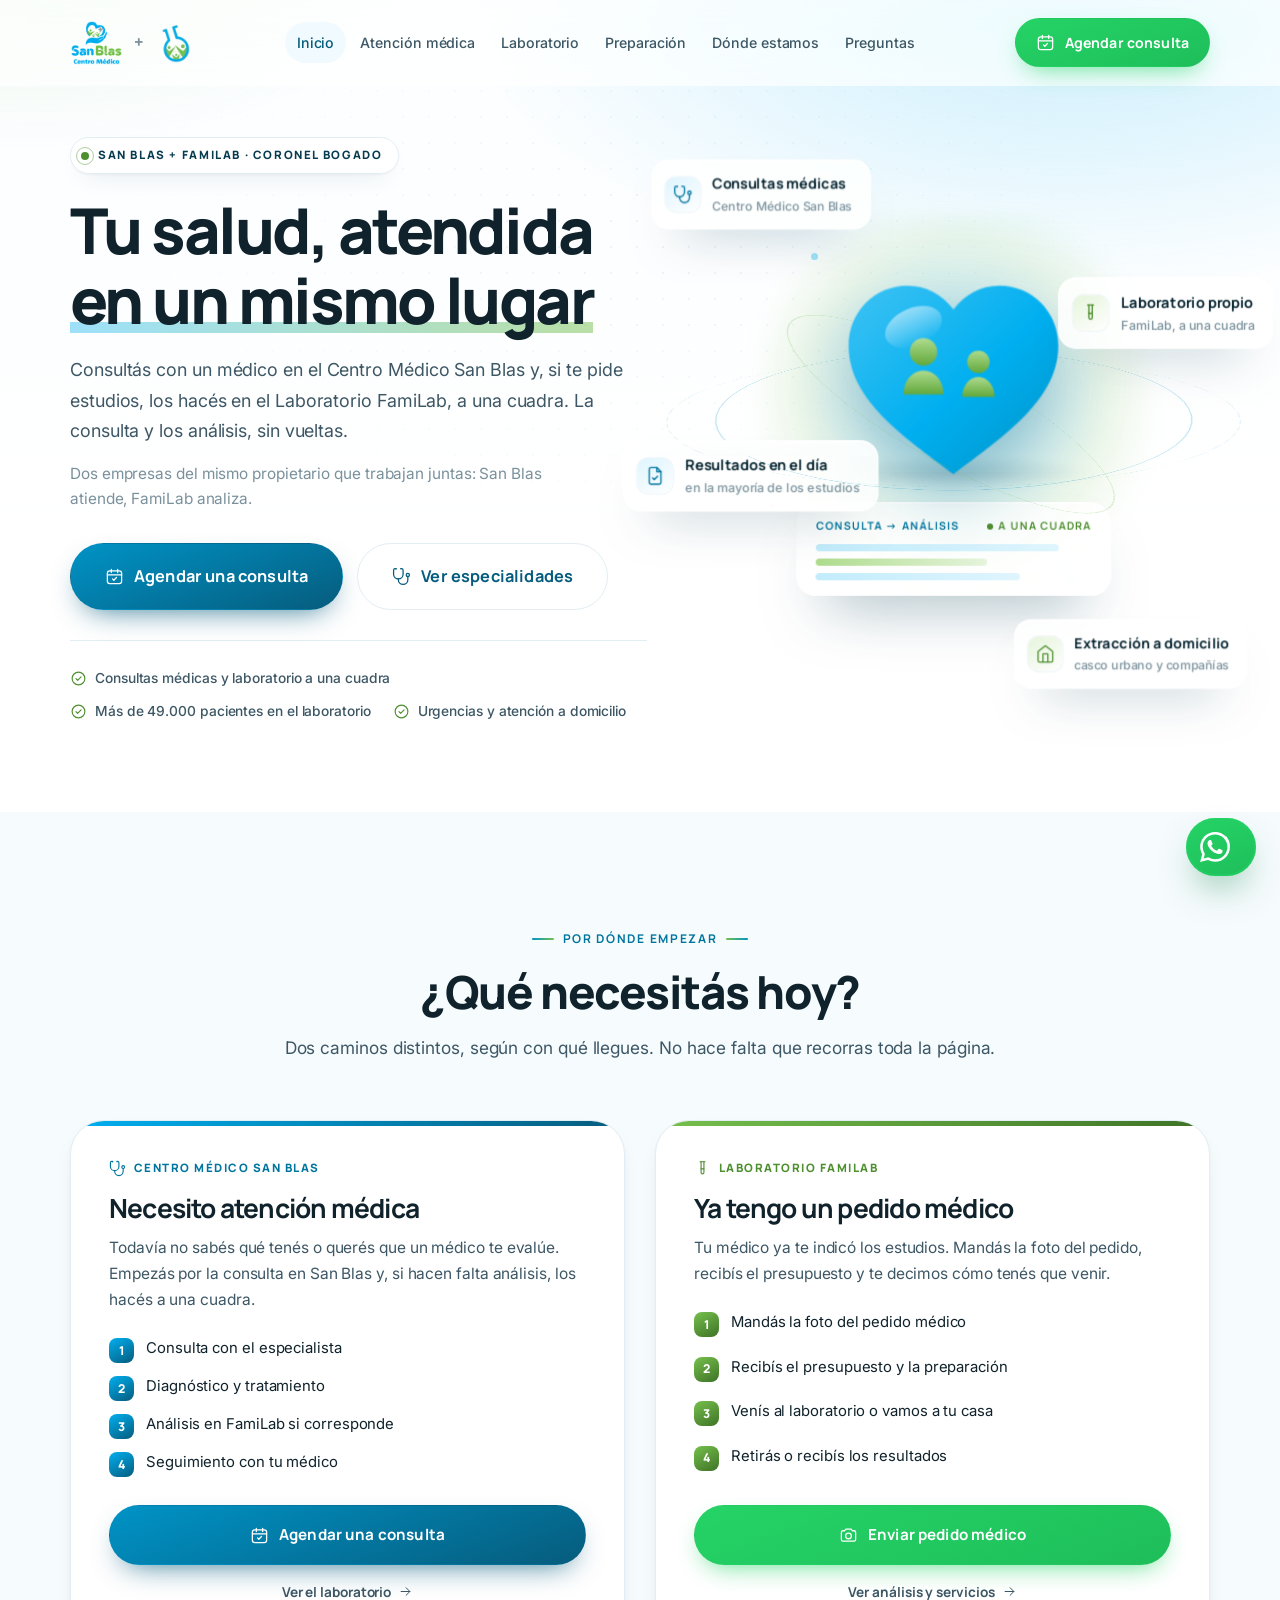
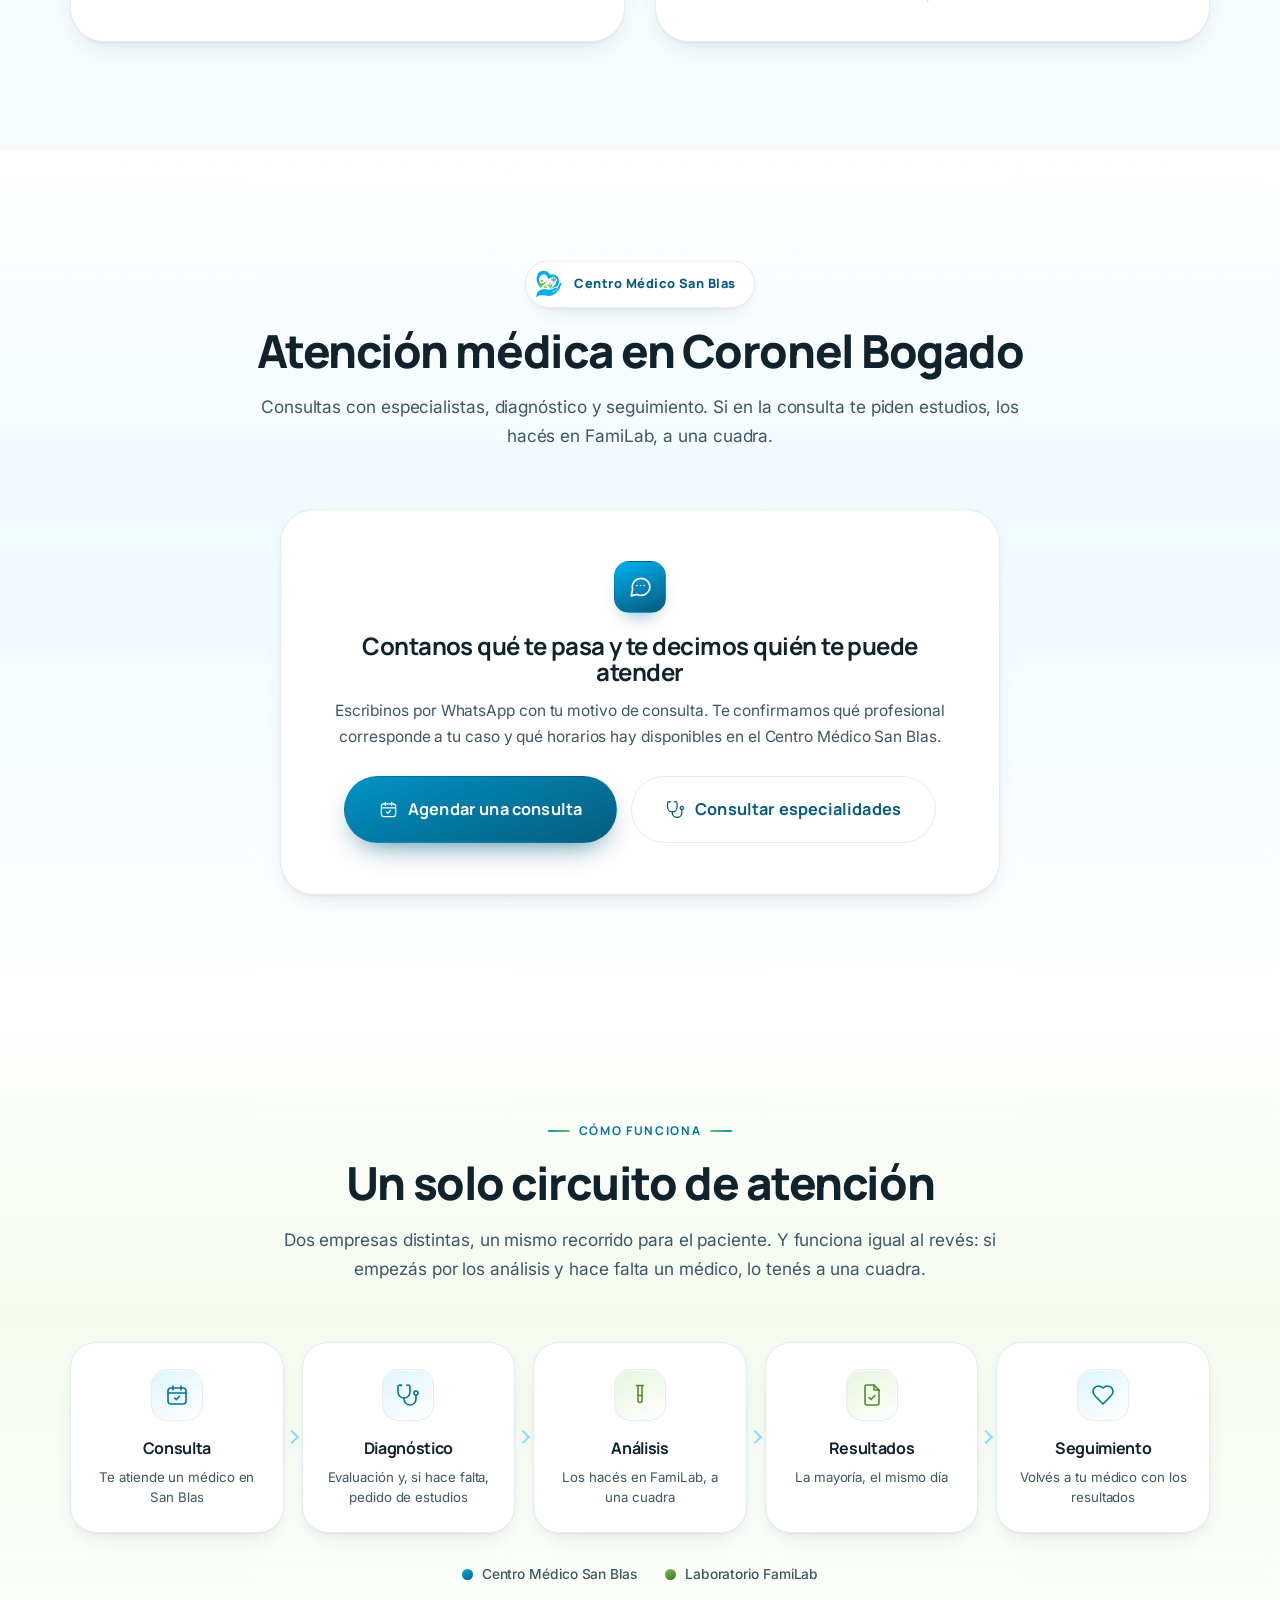
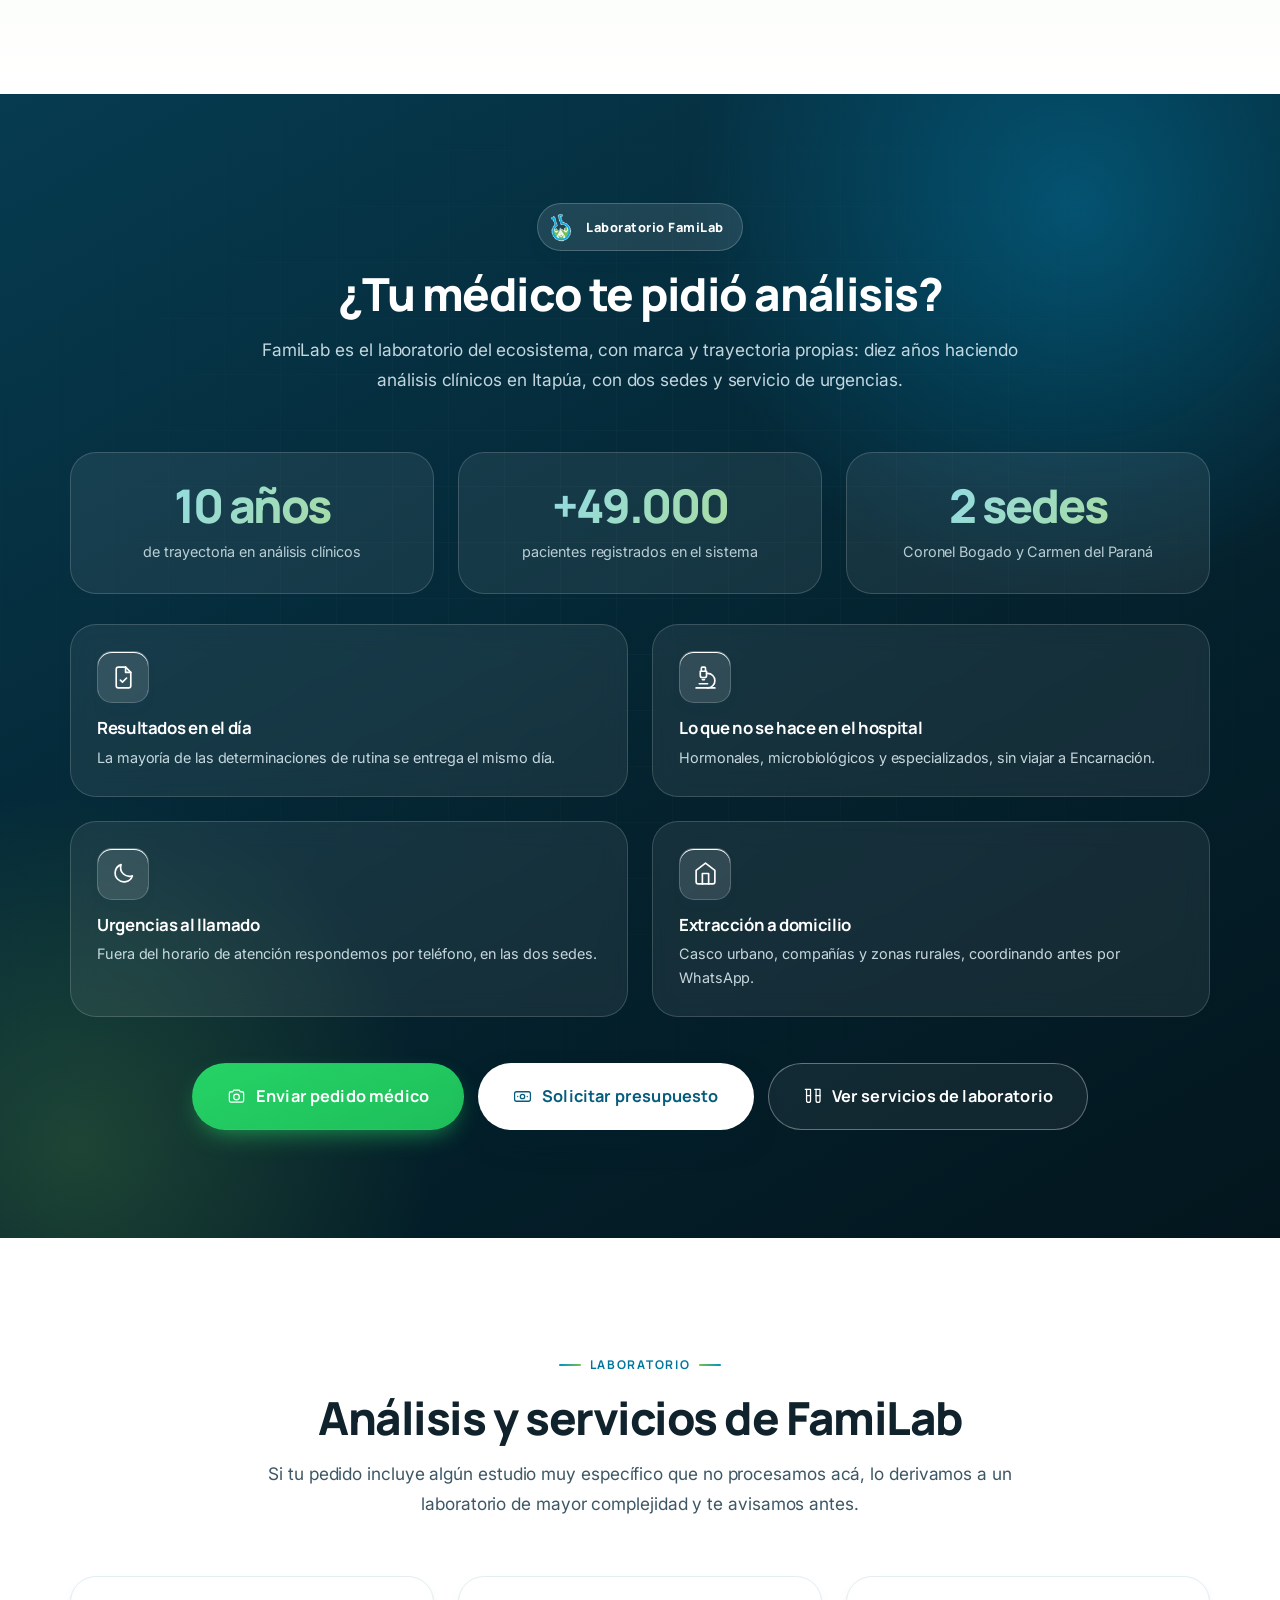
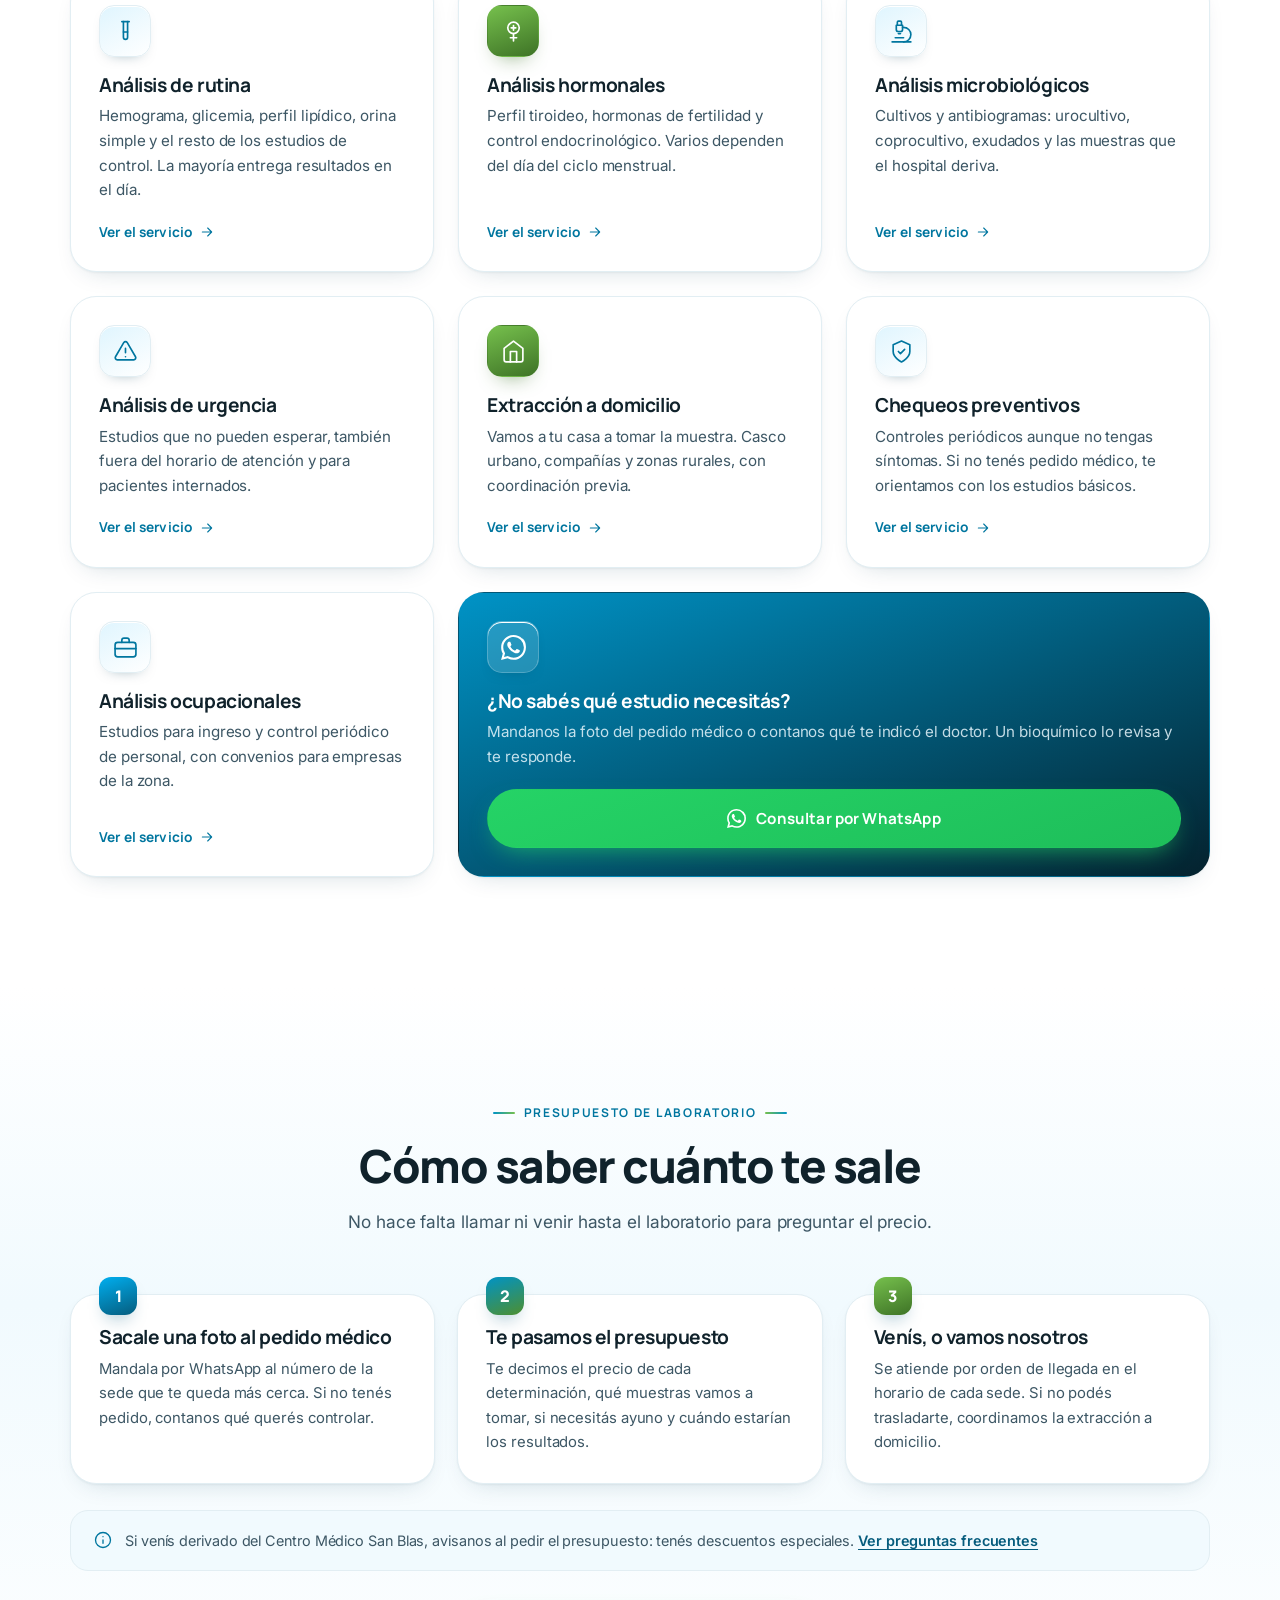
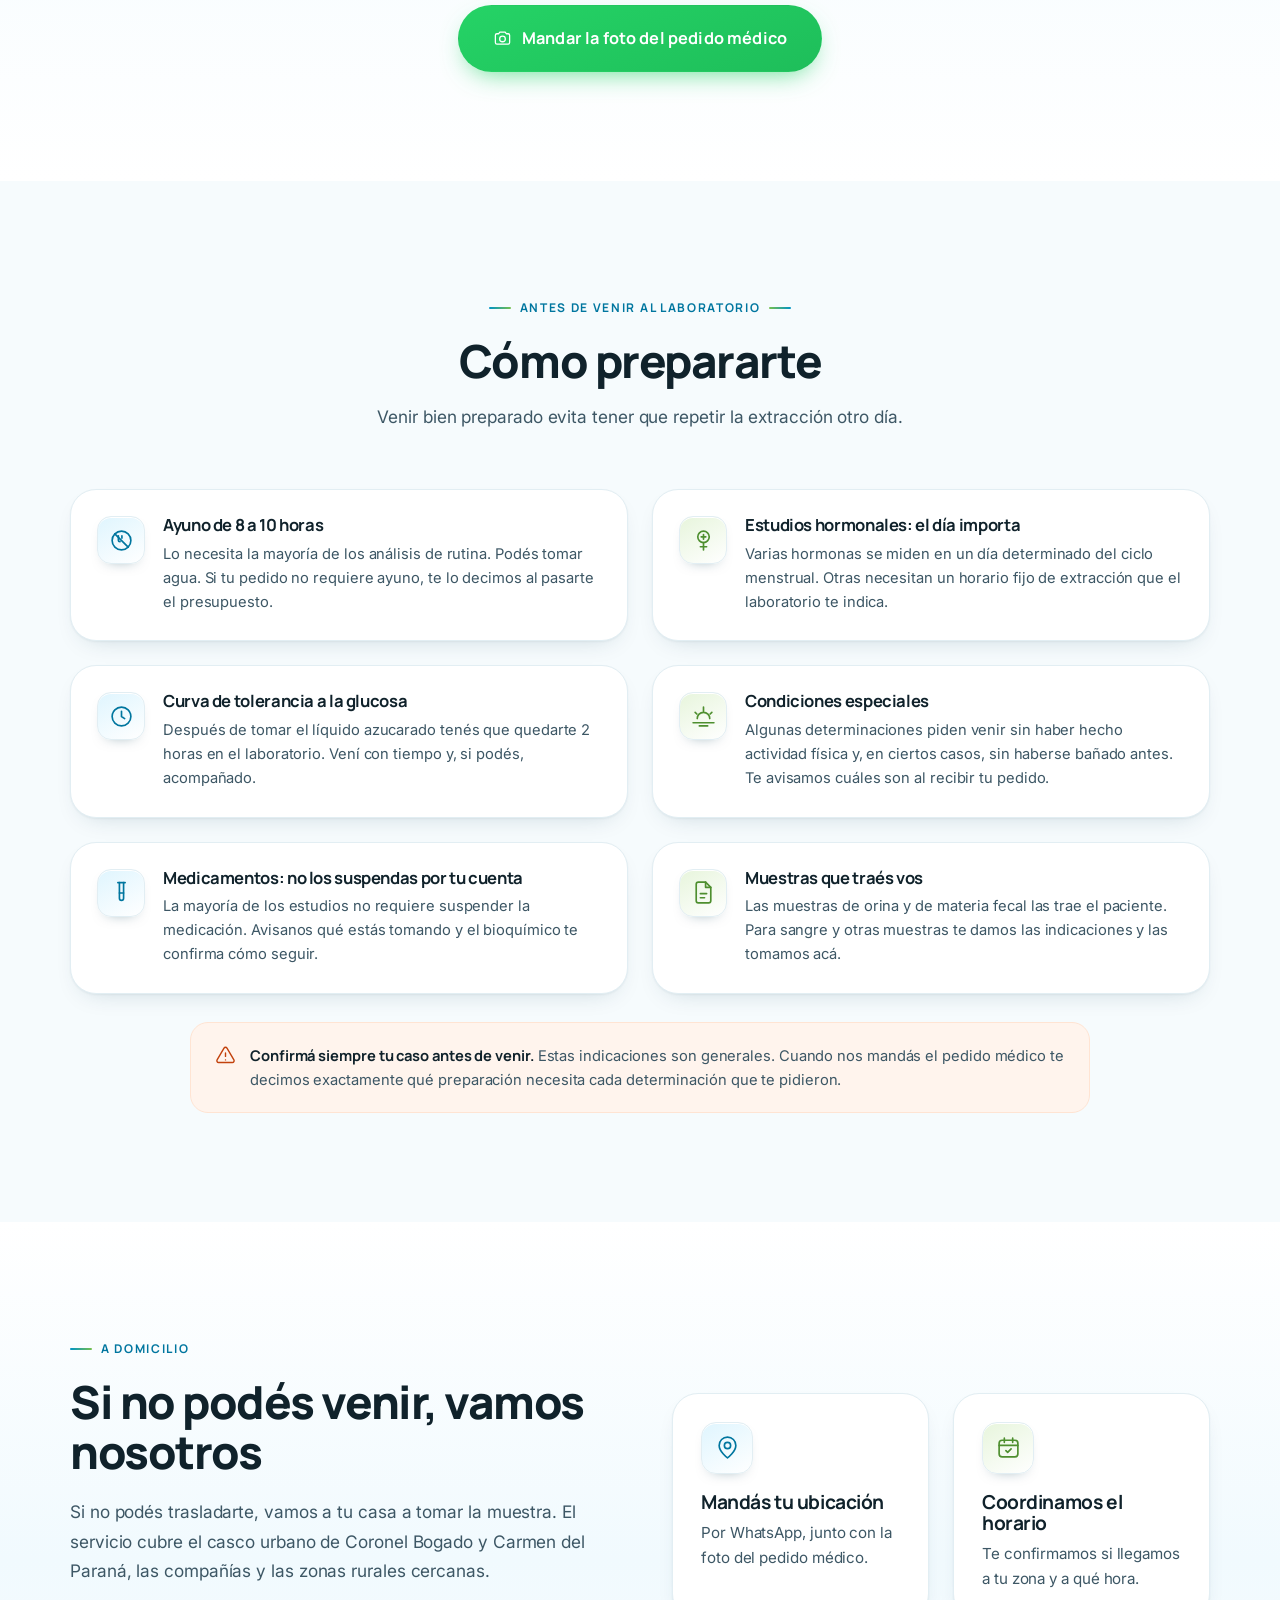
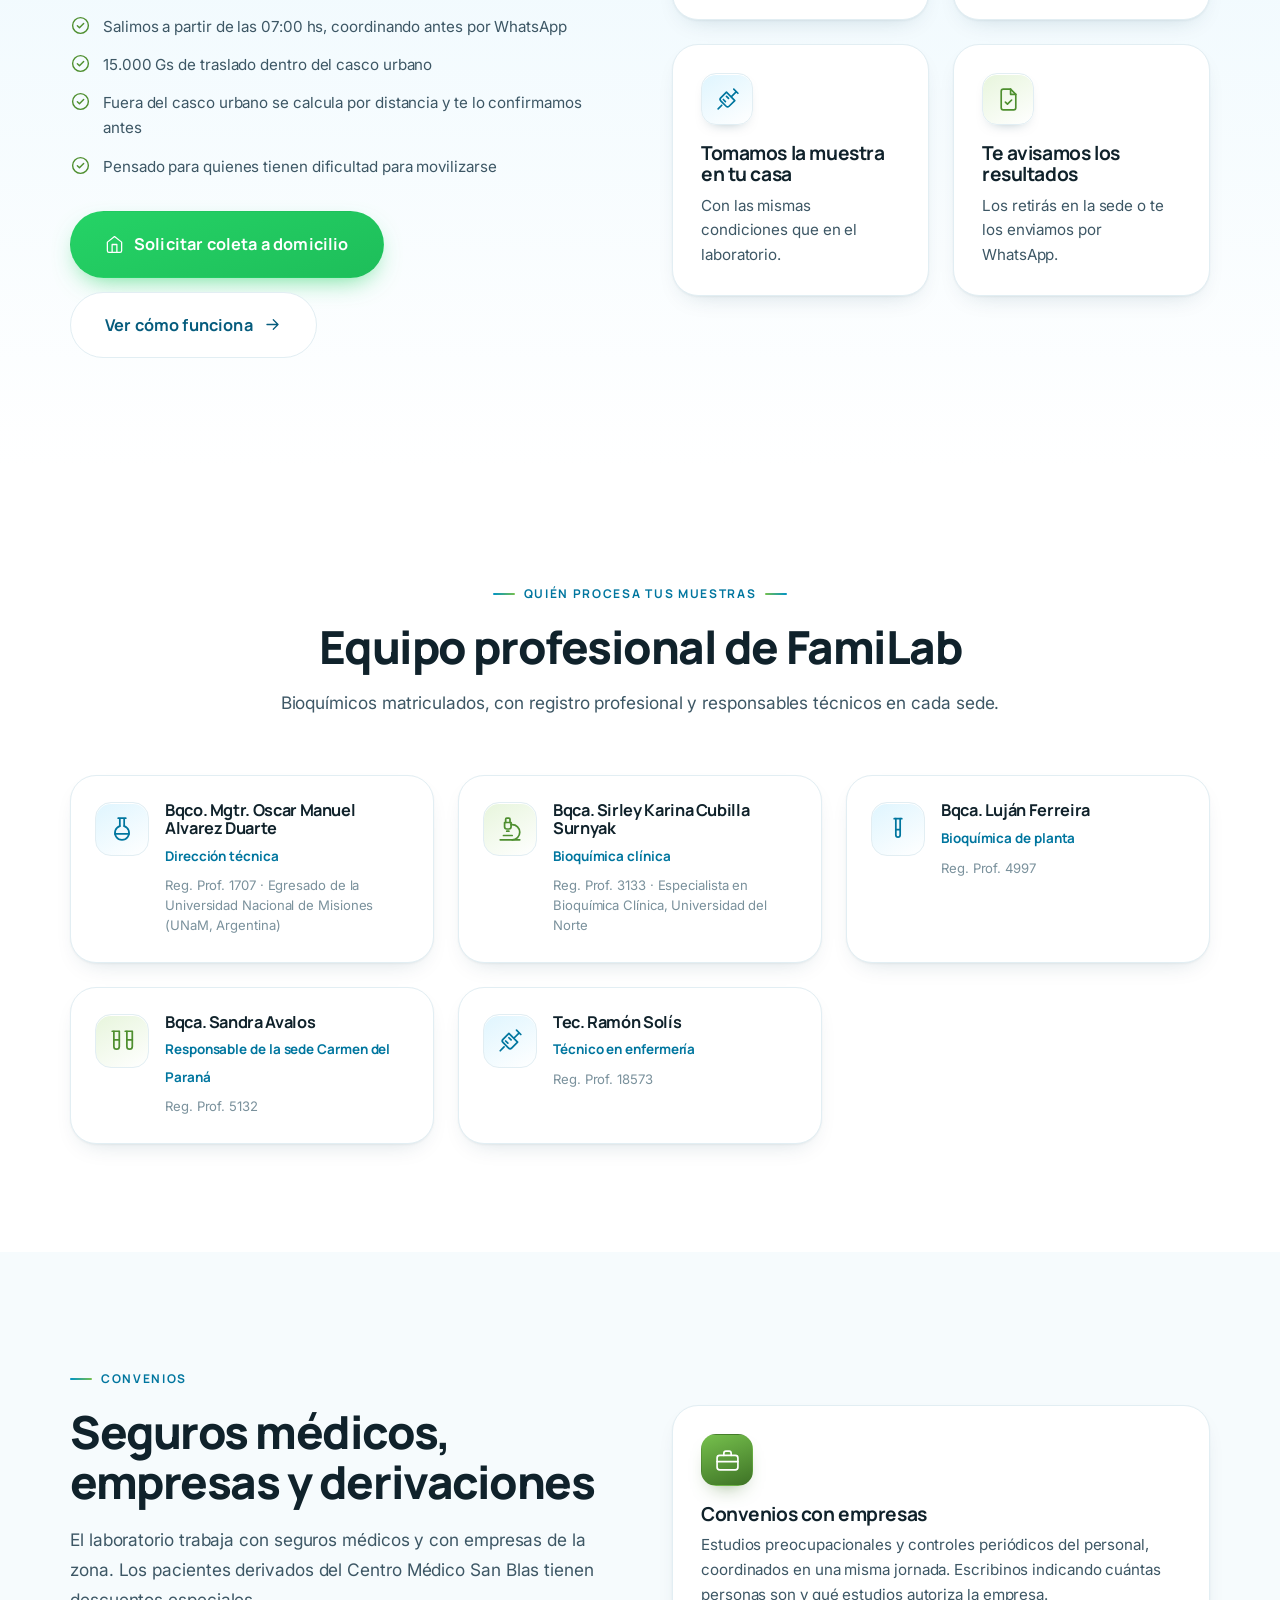
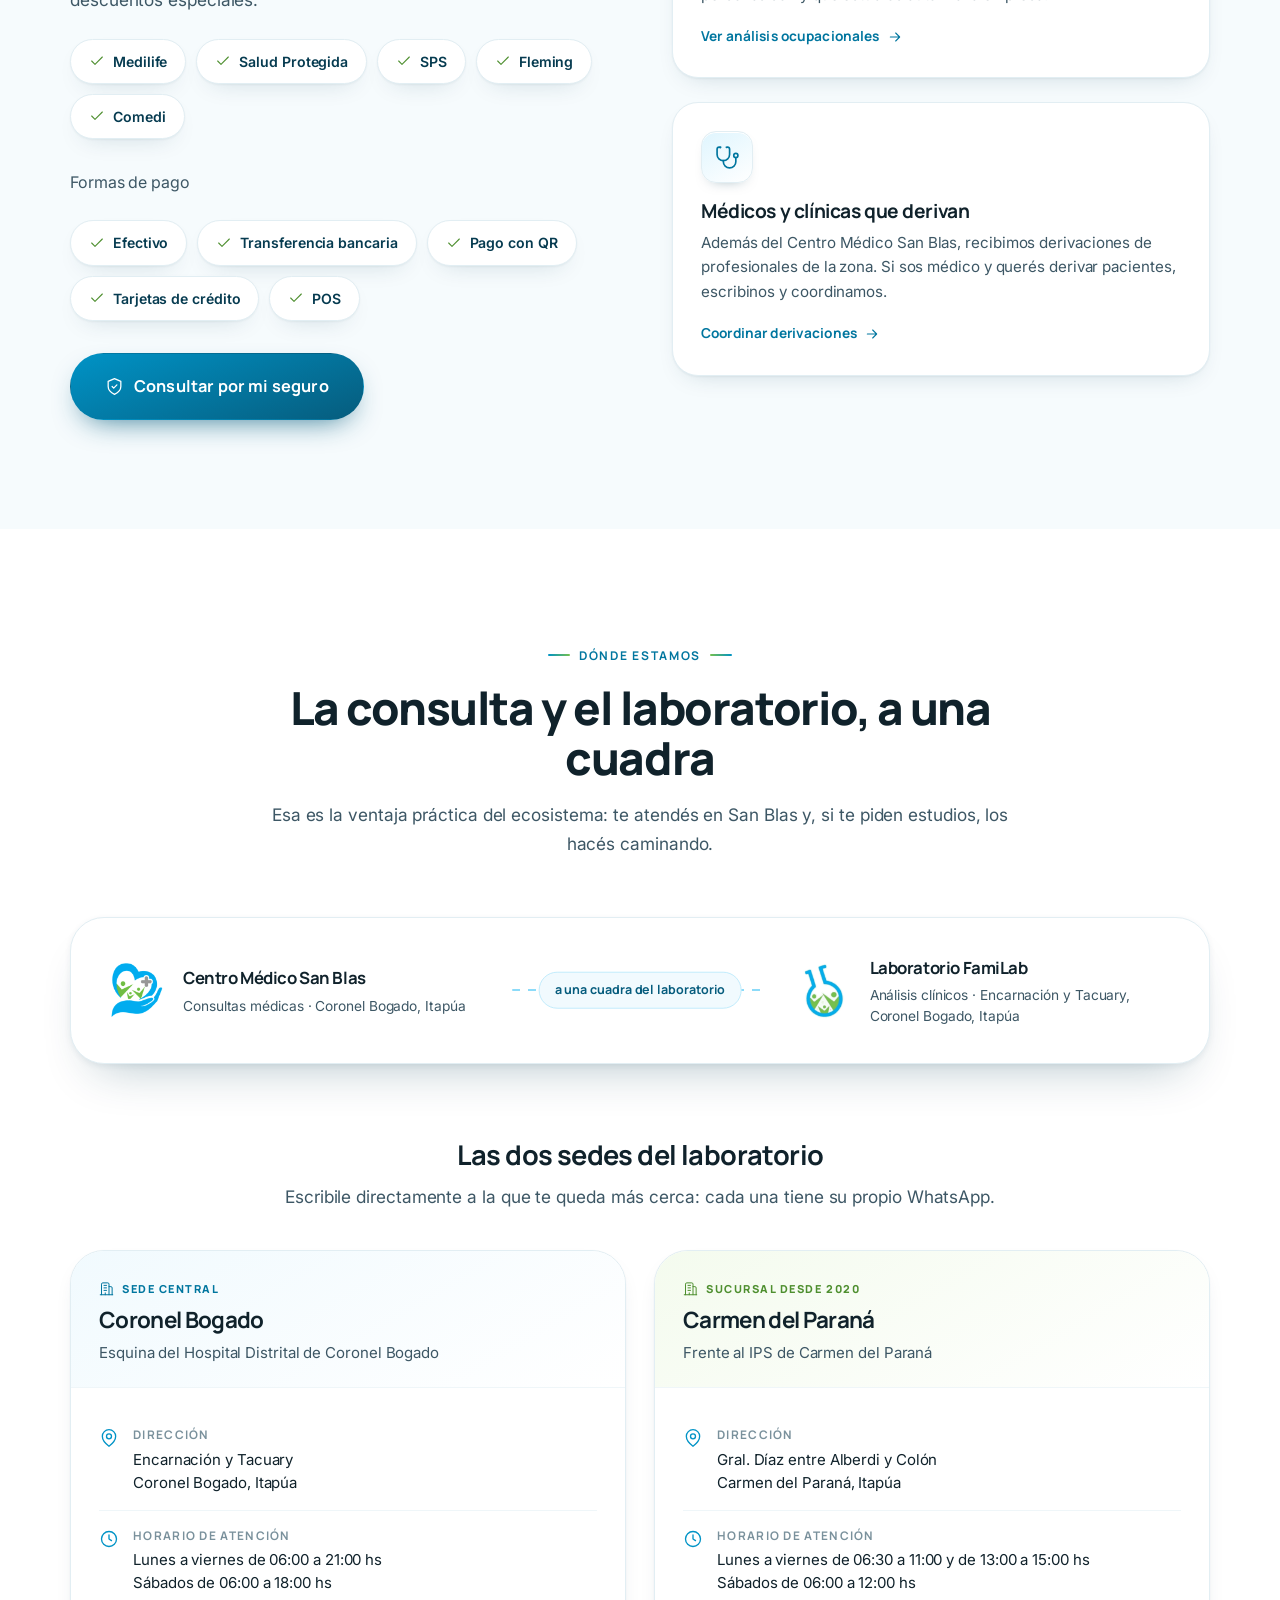
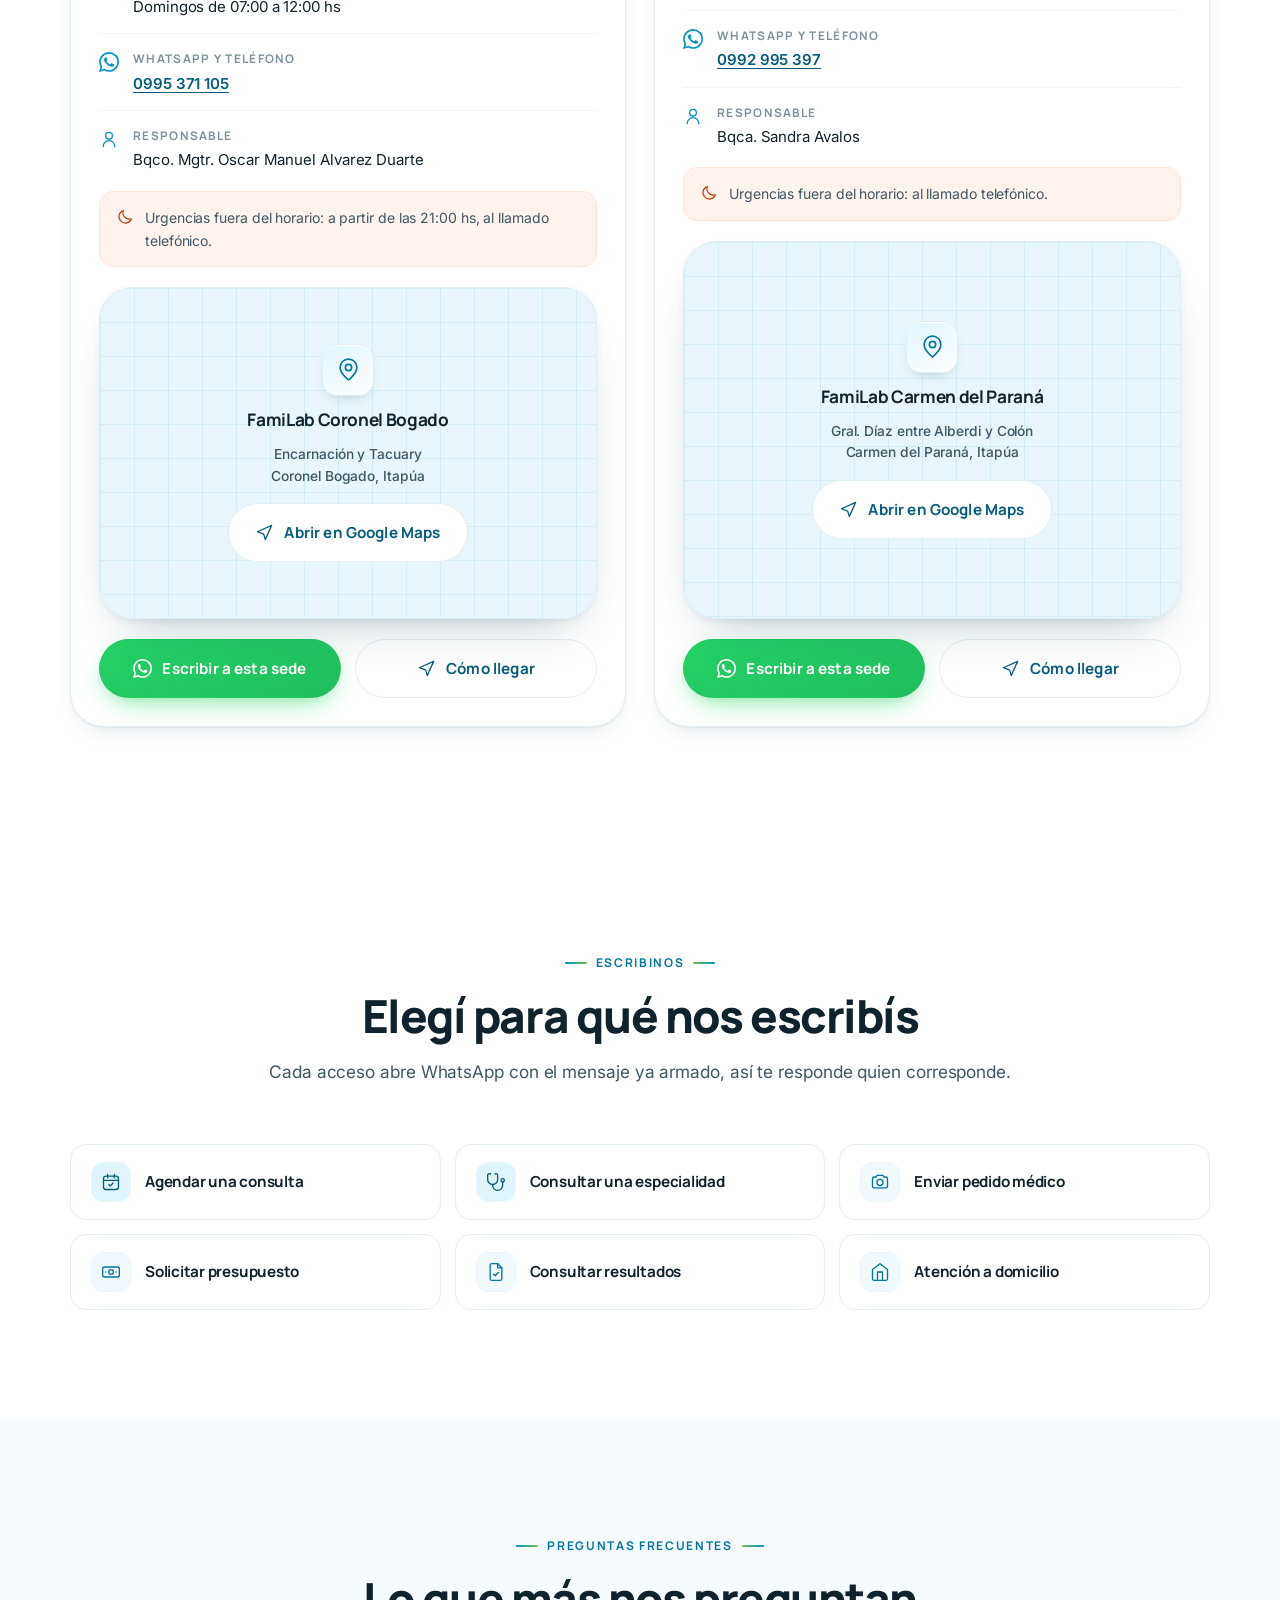
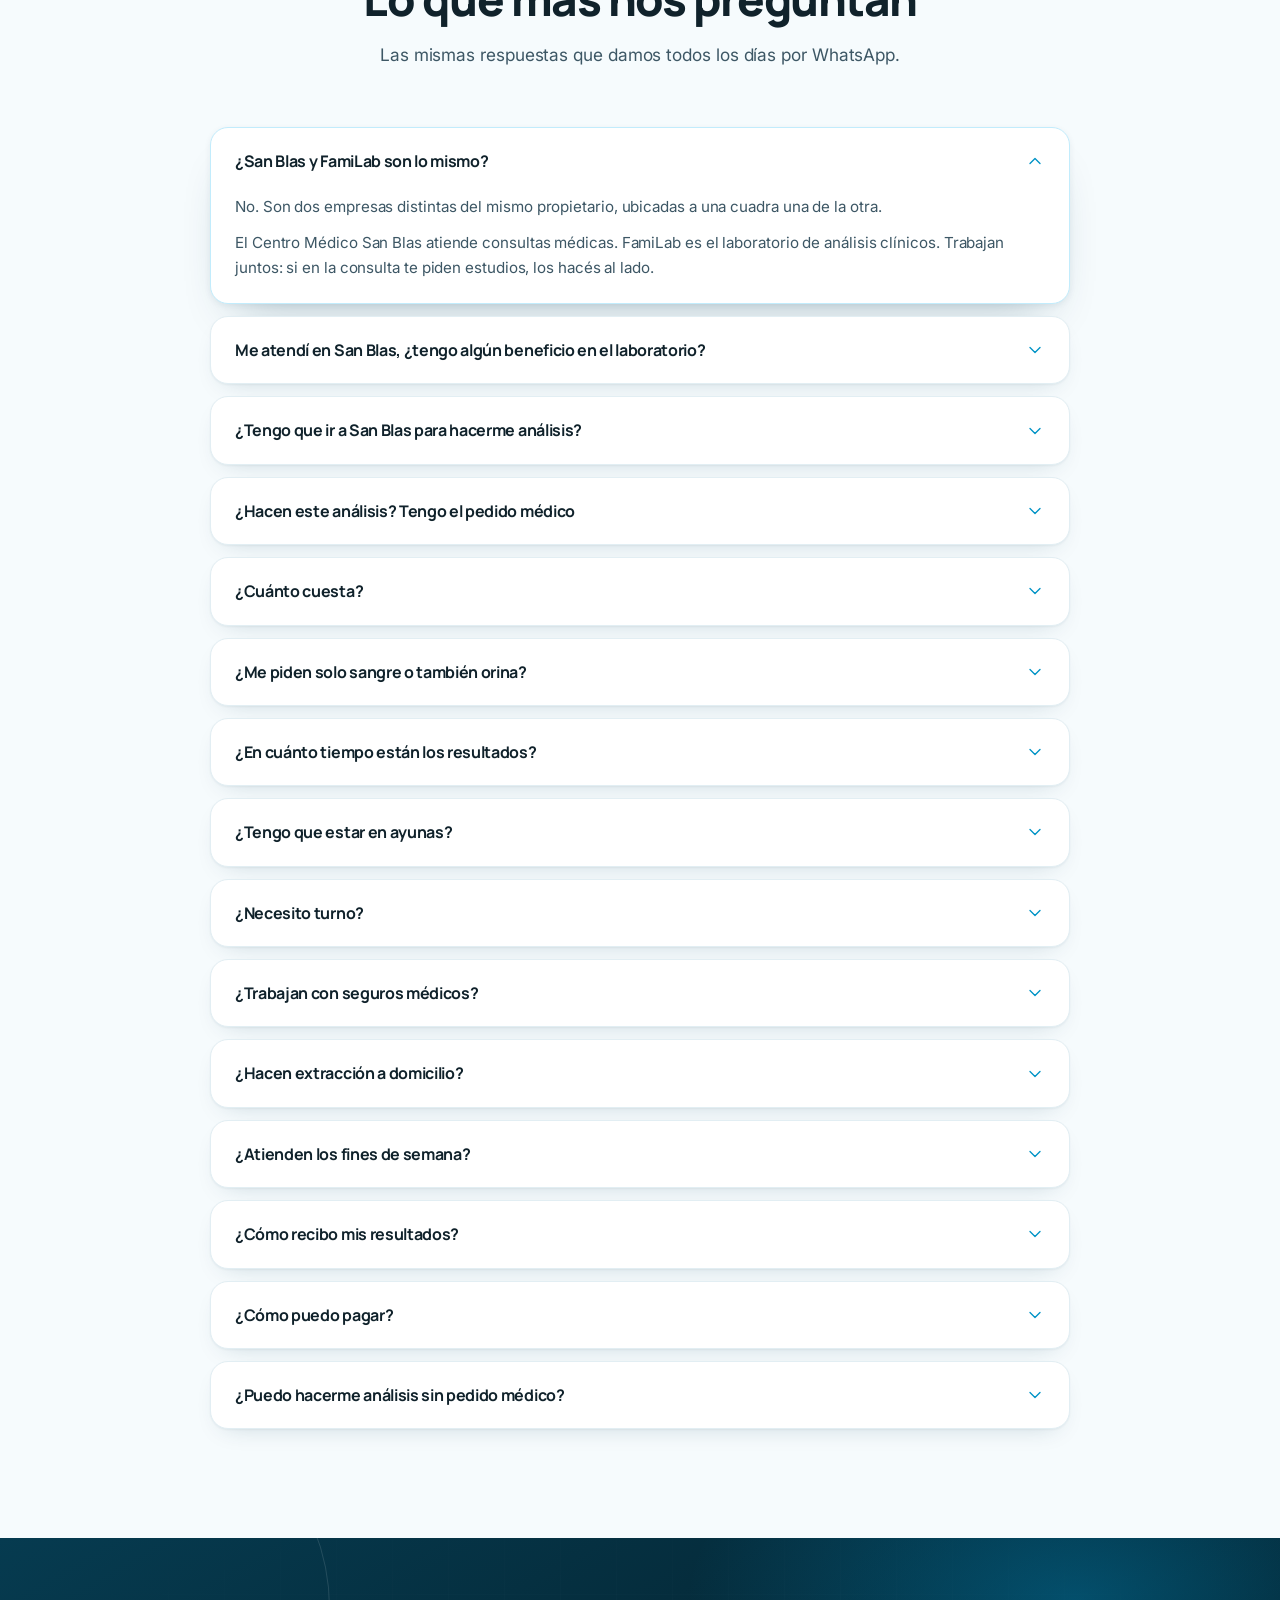
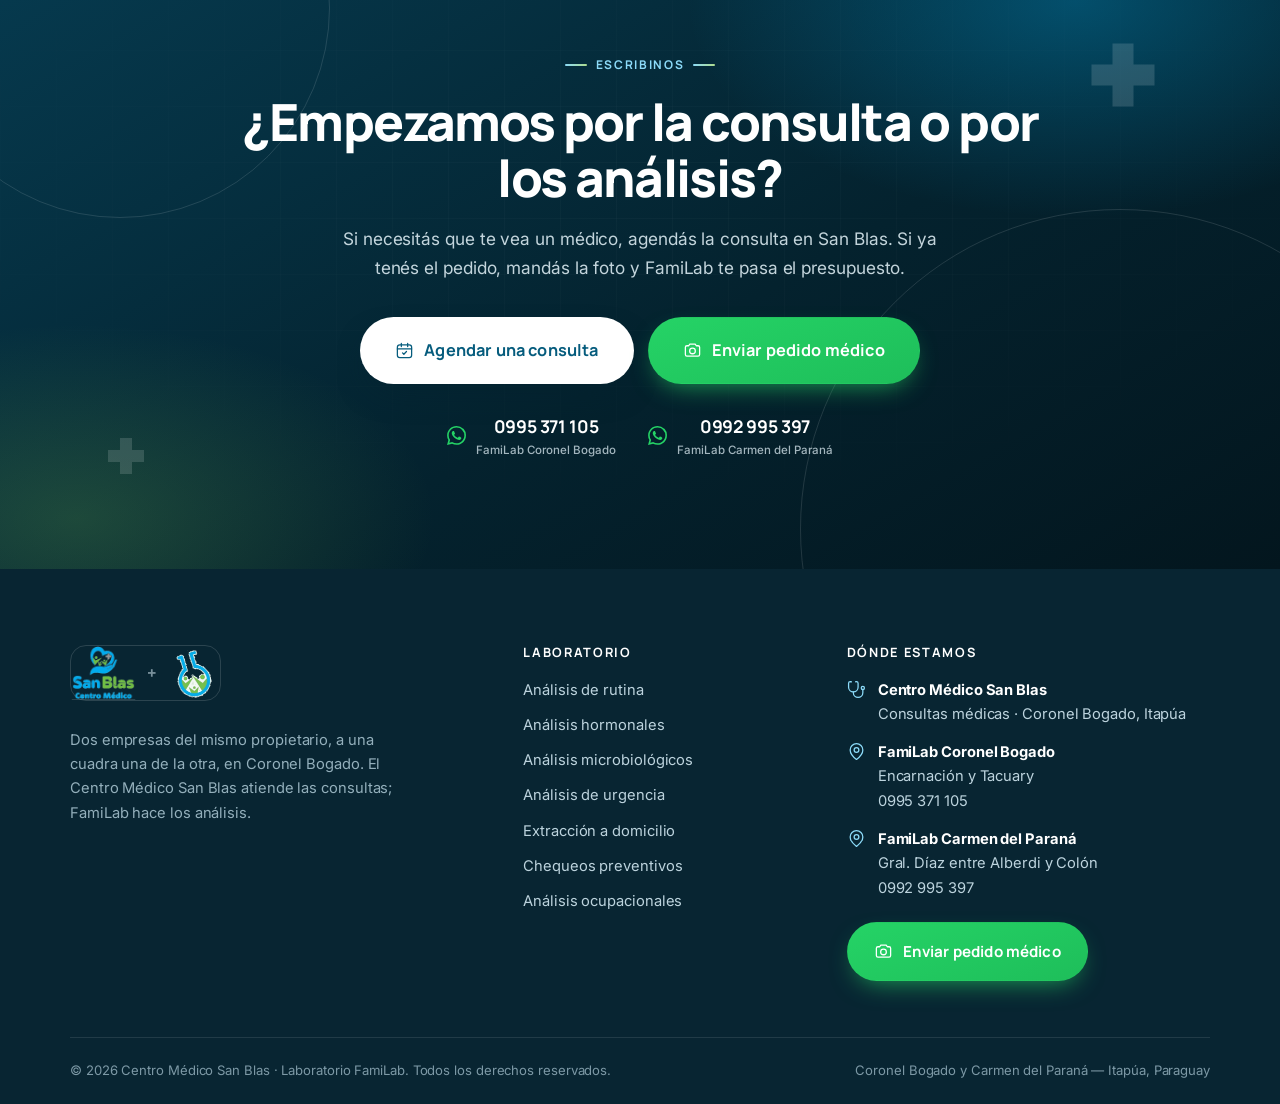
==== commit 974745e8: "Reemplaza el logo de FamiLab por el original y lo deja transparente El cliente envió el logo real, s" ====
--- a/index.html
+++ b/index.html
@@ -98,7 +98,7 @@
   <div class="wrap">
     <a href="#inicio" class="logo" aria-label="Centro Médico San Blas y Laboratorio FamiLab — inicio">
       <span class="marca-dual">
-        <img class="m-sb" src="fotos/san-blas.png" alt="Centro Médico San Blas" width="560" height="466" decoding="async">
+        <img class="m-sb" src="fotos/san-blas.png" alt="Centro Médico San Blas" width="560" height="464" decoding="async">
         <span class="m-mas" aria-hidden="true">+</span>
         <img class="m-fl" src="fotos/logo-marca.png" alt="Laboratorio FamiLab" width="400" height="400" decoding="async">
       </span>
@@ -905,7 +905,7 @@
       <div>
         <a href="#inicio" class="logo-plate" aria-label="Centro Médico San Blas y Laboratorio FamiLab — inicio">
           <span class="marca-dual marca-dual--ftr">
-        <img class="m-sb" src="fotos/san-blas.png" alt="Centro Médico San Blas" width="560" height="466" decoding="async">
+        <img class="m-sb" src="fotos/san-blas.png" alt="Centro Médico San Blas" width="560" height="464" decoding="async">
         <span class="m-mas" aria-hidden="true">+</span>
         <img class="m-fl" src="fotos/logo-marca.png" alt="Laboratorio FamiLab" width="400" height="400" decoding="async">
       </span>
--- a/assets/estilos.css
+++ b/assets/estilos.css
@@ -148,7 +148,7 @@
 .hdr .wrap{display:flex; align-items:center; justify-content:space-between; gap:18px}
 .logo{display:flex; align-items:center; gap:11px; font-family:Manrope,sans-serif; font-weight:800; letter-spacing:-.03em}
 .logo-mark{
-  width:46px; height:46px; border-radius:14px; flex:none; object-fit:cover; display:block; background:#000;
+  width:46px; height:46px; border-radius:14px; flex:none; object-fit:contain; display:block;
   box-shadow:0 8px 18px -10px rgba(4,34,46,.9); transition:transform .35s var(--ease), width .35s var(--ease), height .35s var(--ease);
 }
 .logo:hover .logo-mark{transform:rotate(-6deg) scale(1.05)}
@@ -577,7 +577,7 @@
 @keyframes bobH{0%,100%{transform:translateY(0)}50%{transform:translateY(-12px)}}
 
 /* logo */
-.logo-plate{display:inline-flex; padding:12px 16px; border-radius:16px; background:#000; box-shadow:0 10px 26px -16px rgba(0,0,0,.8)}
+.logo-plate{display:inline-flex; padding:12px 16px; border-radius:16px; background:rgba(255,255,255,.08); border:1px solid rgba(255,255,255,.14)}
 .logo-plate img{height:88px; width:auto}
 
 /* ============================================================
@@ -642,15 +642,15 @@
 /* --- marca dual del header y del footer --- */
 .marca-dual{display:flex; align-items:center; gap:11px}
 .marca-dual .m-sb{height:44px; width:auto; transition:height .35s var(--ease)}
-.marca-dual .m-fl{height:40px; width:40px; border-radius:11px; background:#000; object-fit:cover;
-  box-shadow:0 8px 18px -10px rgba(4,34,46,.9); transition:height .35s var(--ease), width .35s var(--ease)}
+.marca-dual .m-fl{height:42px; width:42px; object-fit:contain;
+  transition:height .35s var(--ease), width .35s var(--ease)}
 .marca-dual .m-mas{font-family:Manrope,sans-serif; font-weight:800; font-size:1.05rem; color:var(--muted); line-height:1}
 .hdr.stuck .marca-dual .m-sb{height:36px}
-.hdr.stuck .marca-dual .m-fl{height:33px; width:33px}
+.hdr.stuck .marca-dual .m-fl{height:35px; width:35px}
 .logo:hover .marca-dual .m-fl{transform:rotate(-6deg) scale(1.05)}
-.marca-dual--ftr{background:#fff; padding:12px 16px; border-radius:16px}
-.marca-dual--ftr .m-sb{height:50px}
-.marca-dual--ftr .m-fl{height:46px; width:46px}
+.marca-dual--ftr{padding:0}
+.marca-dual--ftr .m-sb{height:54px}
+.marca-dual--ftr .m-fl{height:52px; width:52px}
 .ftr .logo-plate{background:none; padding:0; box-shadow:none}
 
 /* --- chip de marca dentro de una sección --- */
@@ -659,11 +659,9 @@
   font-family:Manrope,sans-serif; font-weight:800; font-size:.8rem; letter-spacing:.04em;
   margin-bottom:18px; border:1px solid var(--line); background:#fff; box-shadow:var(--sh-1);
 }
-.marca-chip img{width:30px; height:30px; border-radius:9px; object-fit:cover; flex:none}
+.marca-chip img{width:30px; height:30px; object-fit:contain; flex:none}
 .marca-chip--sb{color:var(--cy-800)}
-.marca-chip--sb img{background:#fff}
 .marca-chip--fl{color:var(--gr-800)}
-.marca-chip--fl img{background:#000}
 .dark .marca-chip{background:rgba(255,255,255,.1); border-color:rgba(255,255,255,.2); color:#fff}
 
 /* --- sección con identidad San Blas --- */
@@ -762,9 +760,7 @@
   border:1px solid var(--line); box-shadow:var(--sh-2);
 }
 .cuadra-punto{display:flex; align-items:center; gap:16px}
-.cuadra-punto img{width:58px; height:58px; border-radius:16px; flex:none; object-fit:cover; border:1px solid var(--line)}
-.cuadra-punto--fl img{background:#000}
-.cuadra-punto--sb img{background:#fff}
+.cuadra-punto img{width:60px; height:60px; flex:none; object-fit:contain}
 .cuadra-punto b{display:block; font-family:Manrope,sans-serif; font-size:1.05rem; letter-spacing:-.025em}
 .cuadra-punto span{display:block; margin-top:4px; font-size:.86rem; color:var(--ink-soft); line-height:1.5}
 .cuadra-linea{position:relative; min-width:clamp(150px,20vw,290px); height:2px; border-radius:2px;
@@ -809,6 +805,5 @@
   .circ-ico{margin:0; width:46px; height:46px}
   .circ-paso::after{top:auto; bottom:-14px; right:50%; transform:translateX(50%) rotate(135deg)}
   .marca-dual .m-sb{height:34px}
-  .marca-dual .m-fl{height:32px; width:32px}
-  .marca-dual--ftr{padding:10px 13px}
-}
+  .marca-dual .m-fl{height:34px; width:34px}
+}
